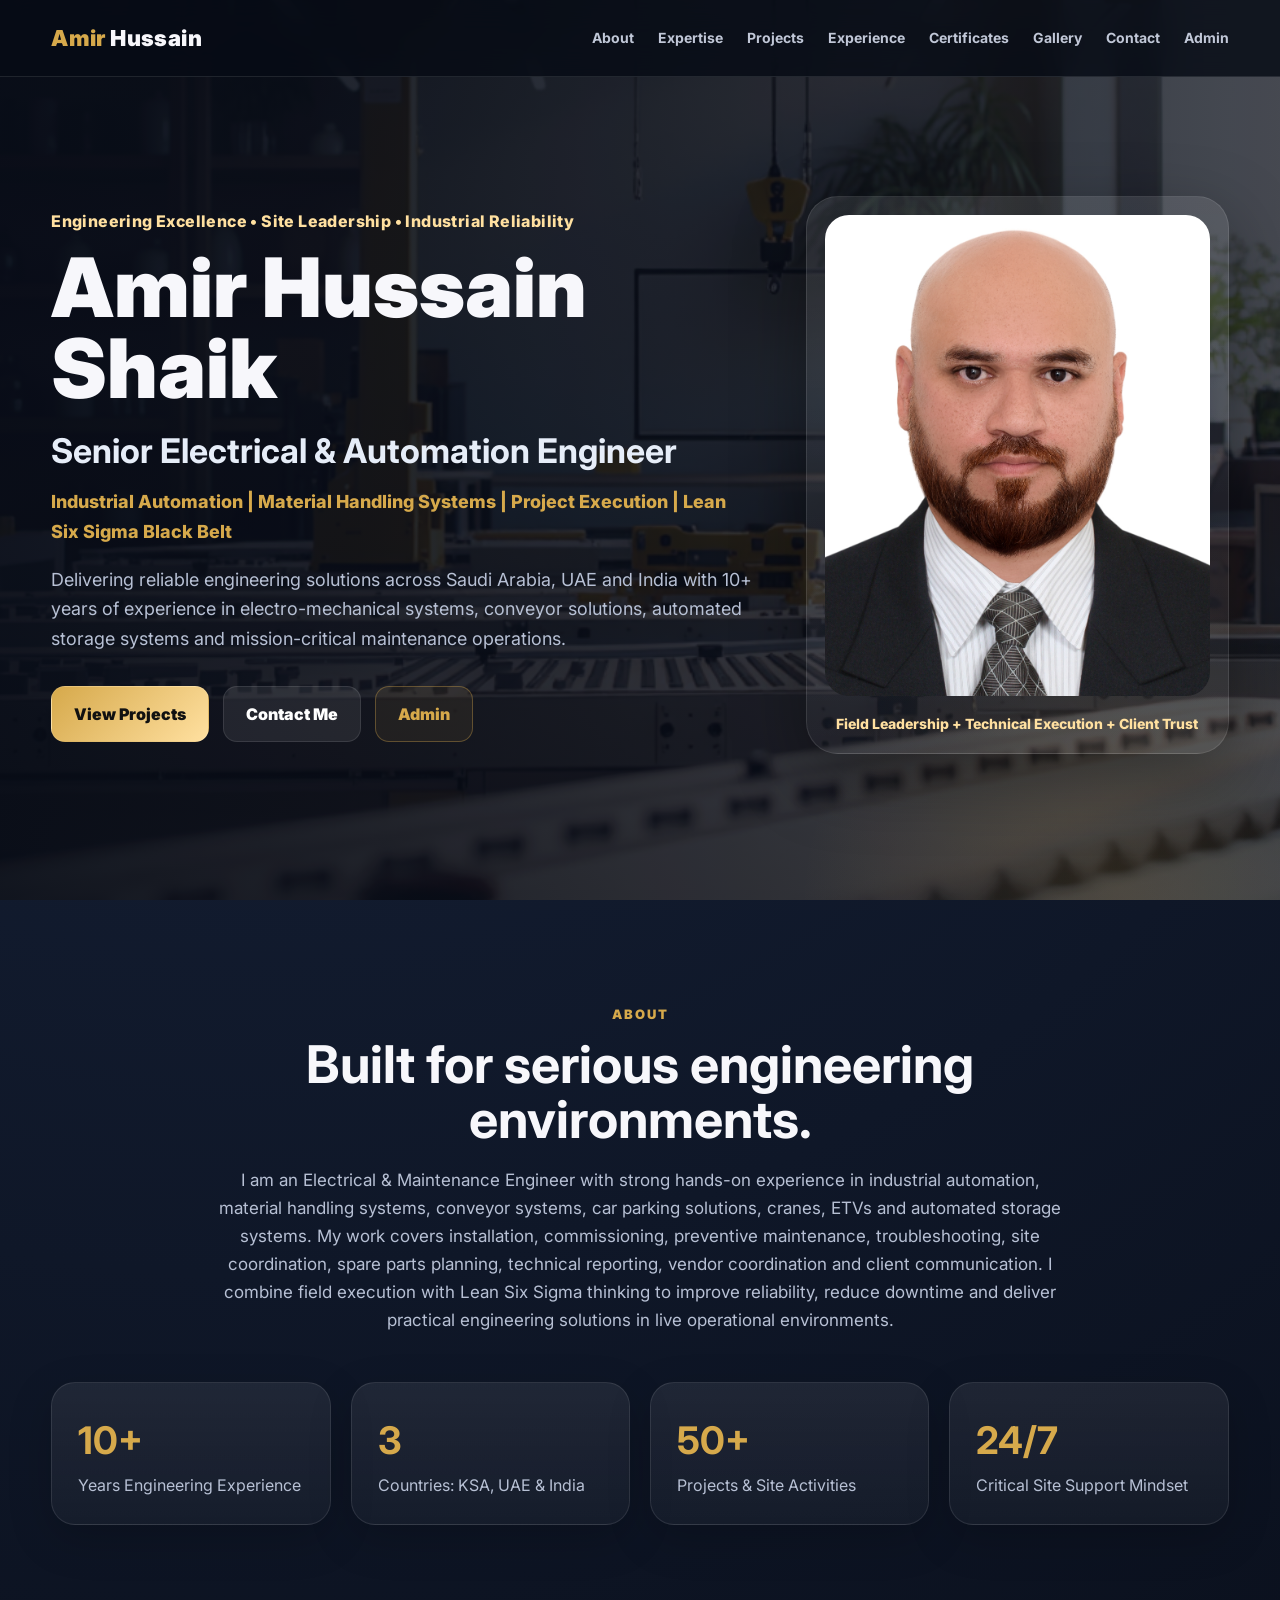
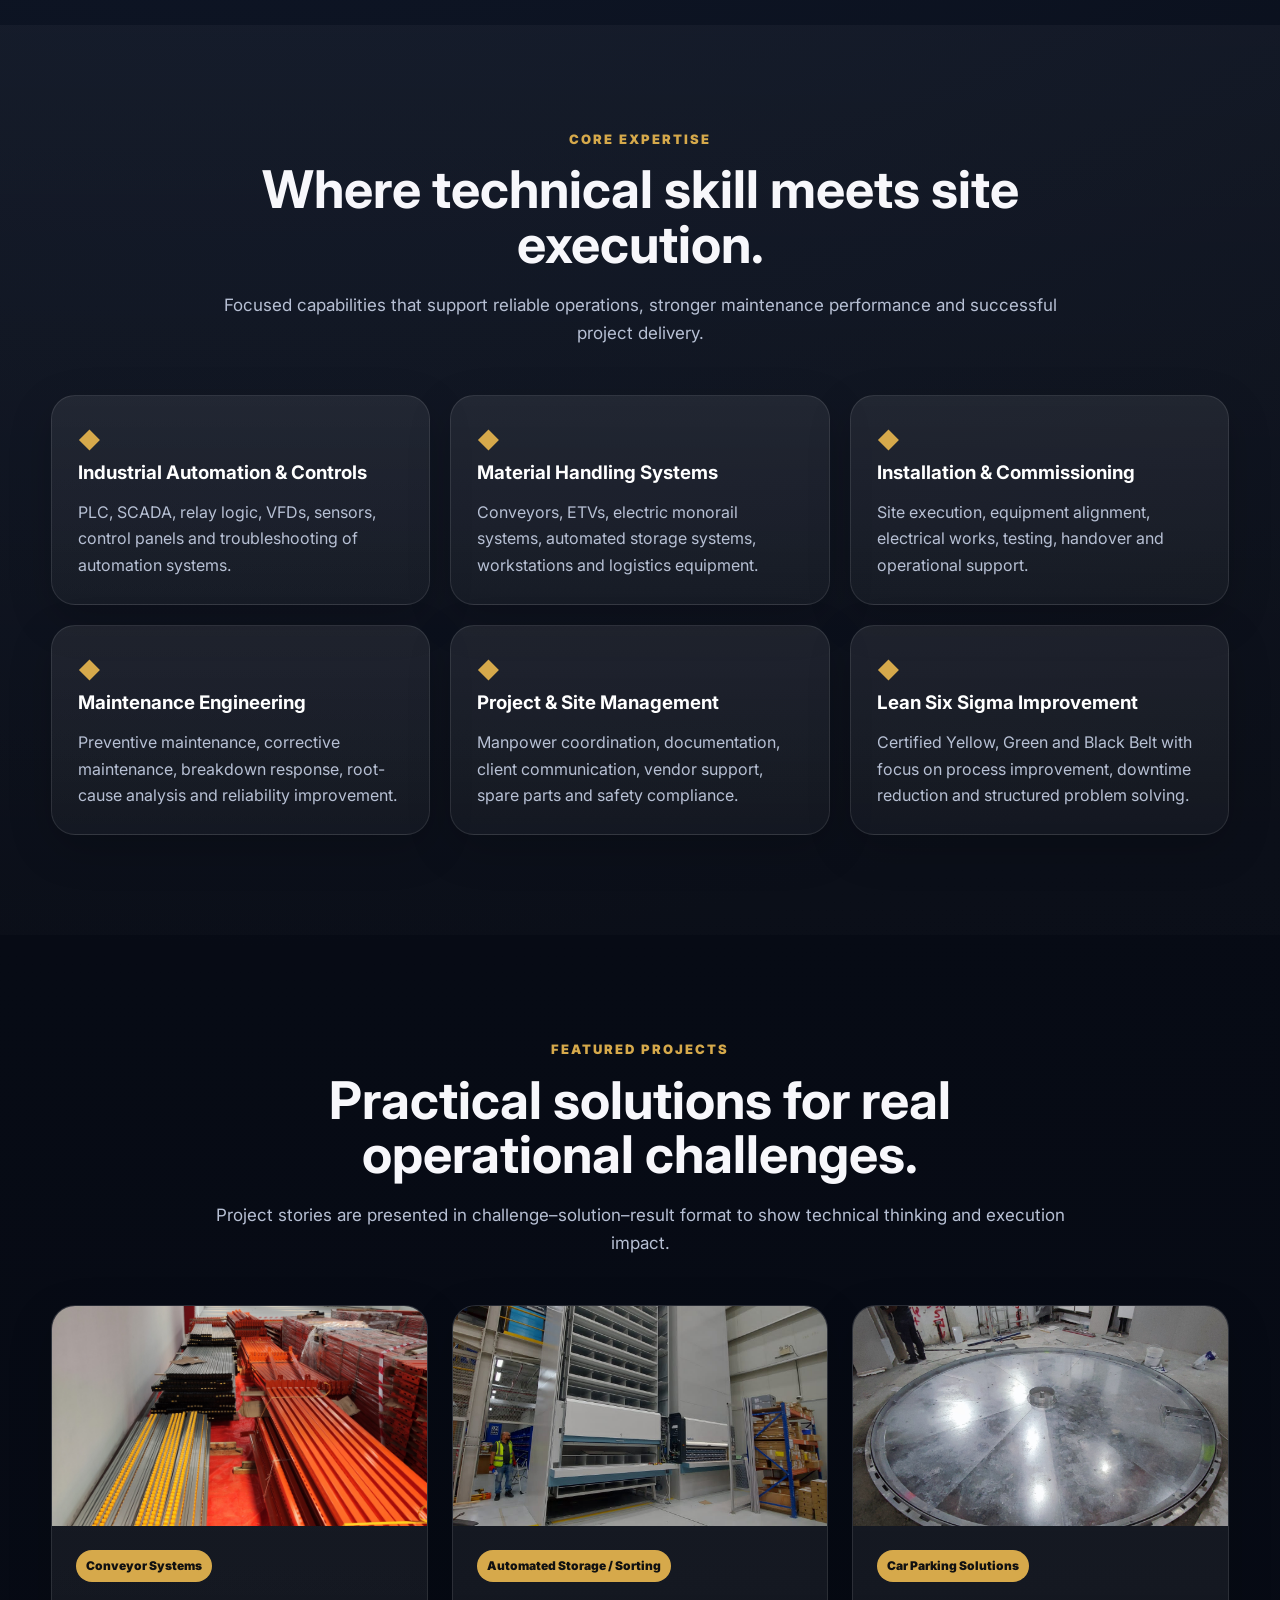
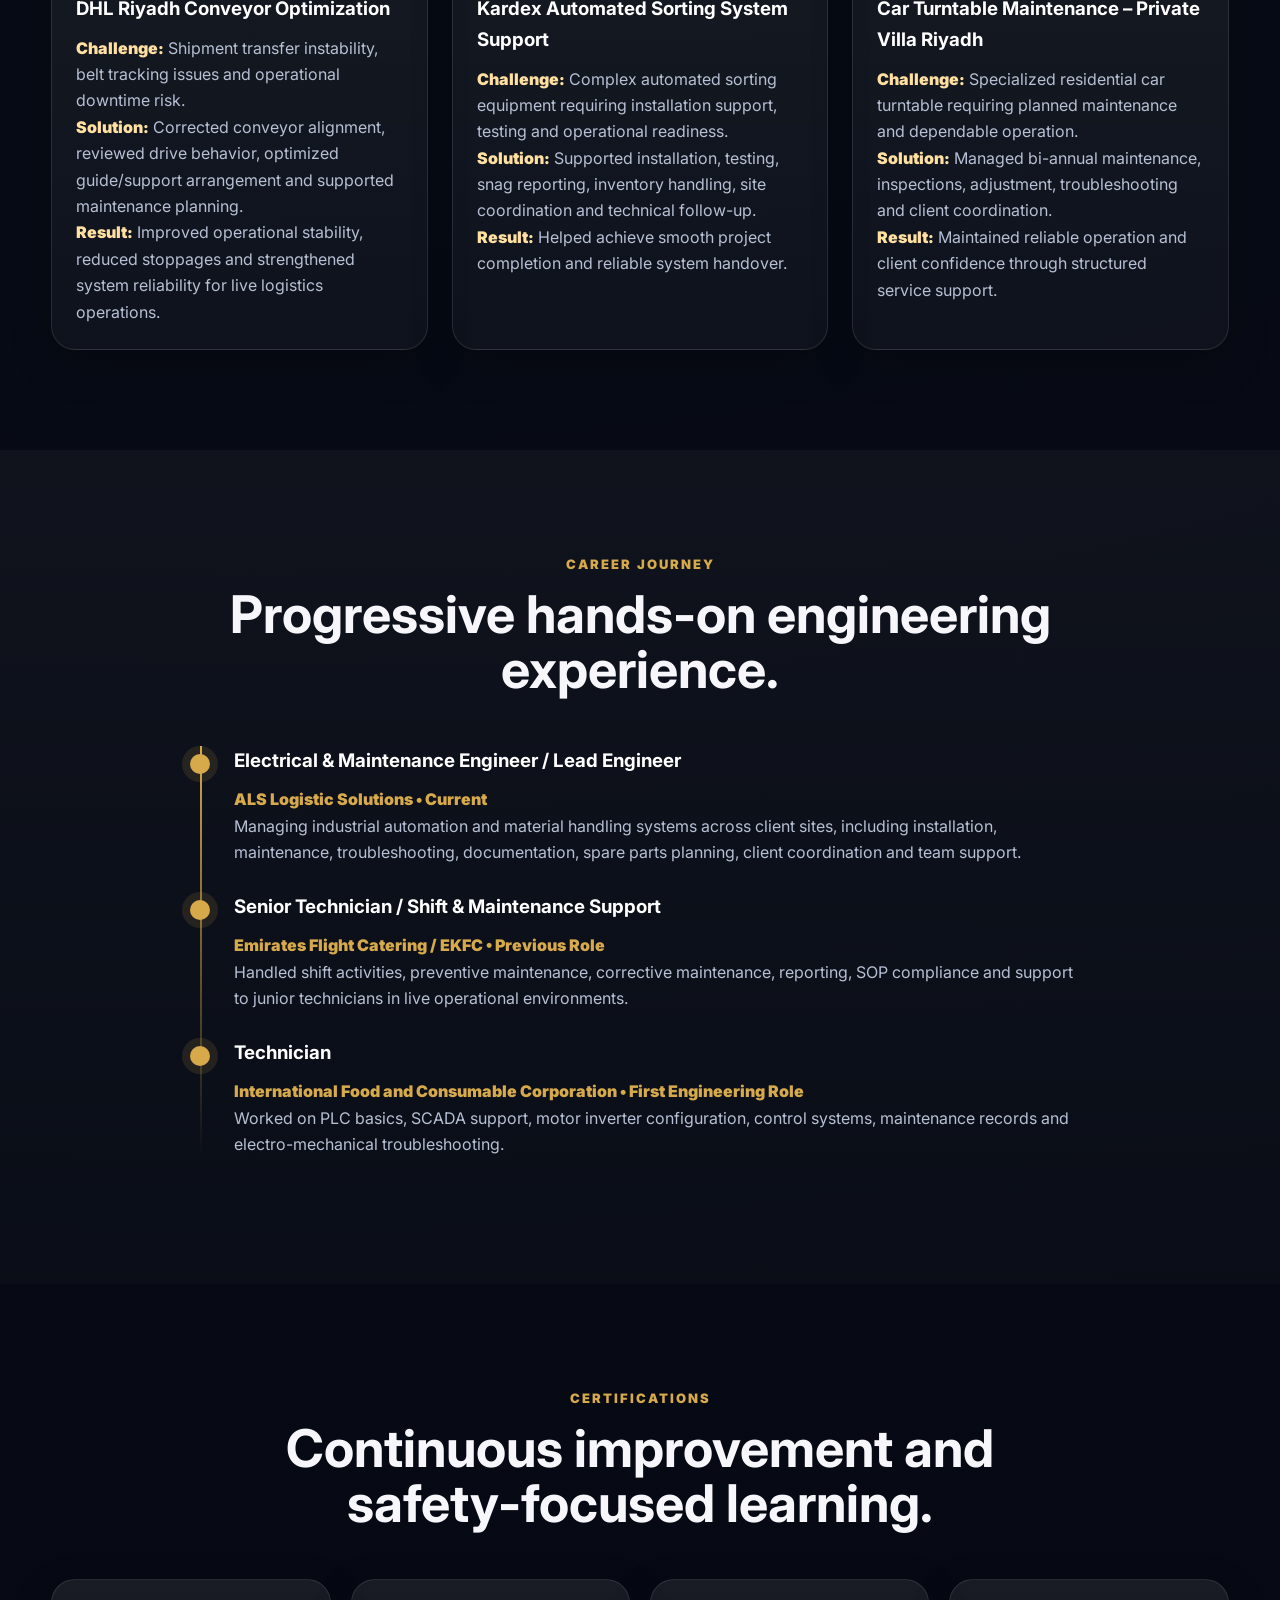
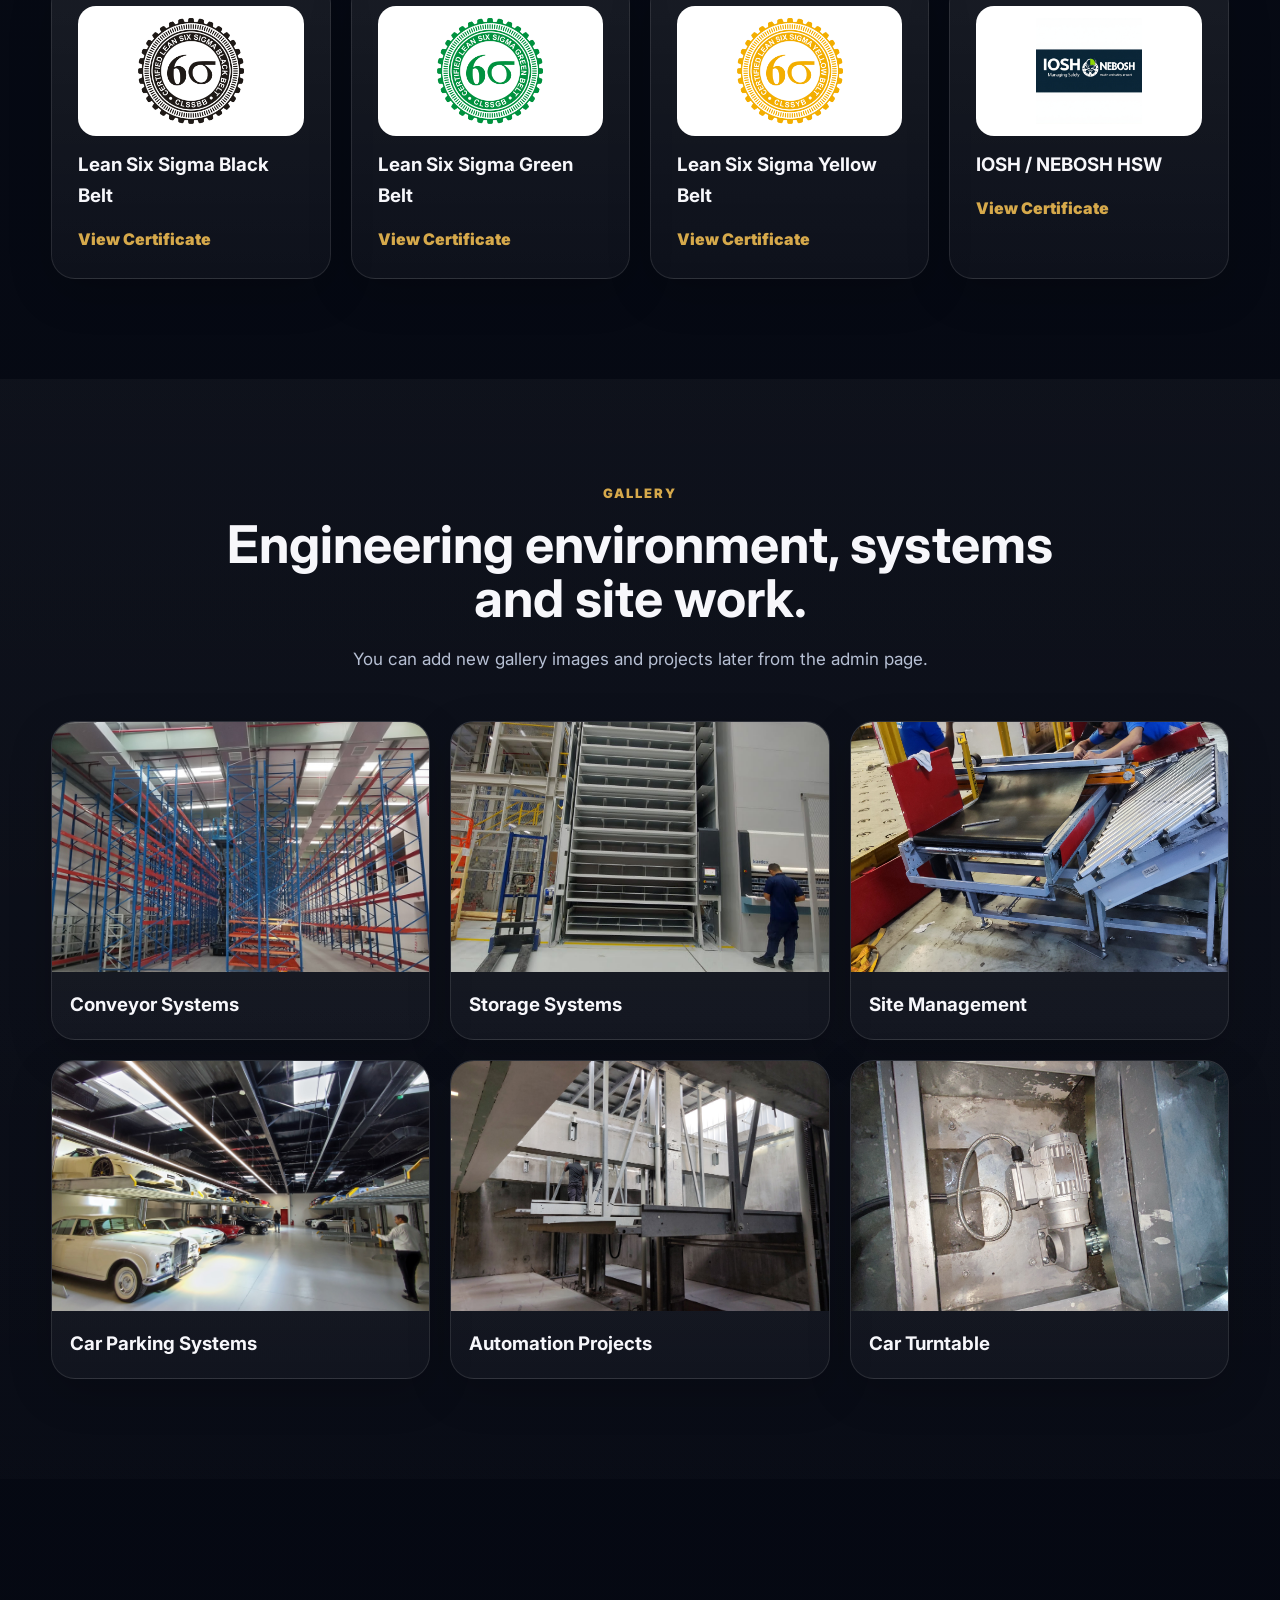
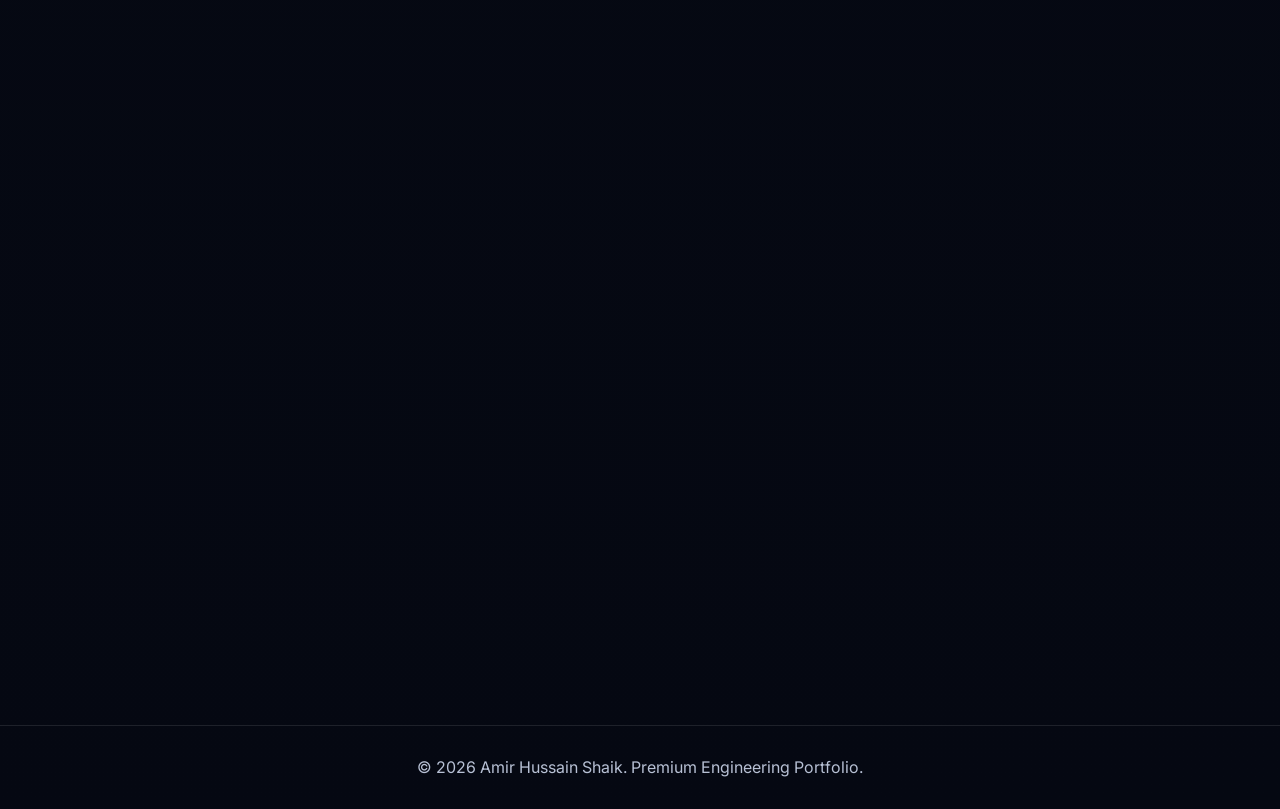
==== index.html @ 826a8625 "Update index.html" ====
<!DOCTYPE html>
<html lang="en">
<head>
  <meta charset="UTF-8" />
  <meta name="viewport" content="width=device-width, initial-scale=1.0" />

  <title>Amir Hussain Shaik | Senior Electrical & Automation Engineer</title>

  <meta name="description" content="Premium engineering portfolio of Amir Hussain Shaik, Senior Electrical & Automation Engineer specializing in industrial automation, material handling systems and maintenance engineering." />

  <!-- Google Fonts -->
  <link rel="preconnect" href="https://fonts.googleapis.com">
  <link rel="preconnect" href="https://fonts.gstatic.com" crossorigin>

  <link href="https://fonts.googleapis.com/css2?family=Inter:wght@400;500;600;700;800;900&display=swap" rel="stylesheet">

  <!-- Main CSS -->
  <link rel="stylesheet" href="assets/css/style.css" />

  <!-- NETLIFY IDENTITY FIX -->
  <script src="https://identity.netlify.com/v1/netlify-identity-widget.js"></script>

</head>

<body>

  <!-- HEADER -->
  <header class="site-header">
    <div class="container nav-wrap">

      <a class="brand" href="#home">
        <span>Amir</span> Hussain
      </a>

      <button class="menu-btn" aria-label="Open menu">
        ☰
      </button>

      <nav class="nav-links">
        <a href="#about">About</a>
        <a href="#expertise">Expertise</a>
        <a href="#projects">Projects</a>
        <a href="#experience">Experience</a>
        <a href="#certifications">Certificates</a>
        <a href="#gallery">Gallery</a>
        <a href="#contact">Contact</a>

        <!-- ADMIN BUTTON FIX -->
        <a href="https://zesty-cat-159197.netlify.app/admin/index.html">
          Admin
        </a>
      </nav>

    </div>
  </header>

  <!-- MAIN -->
  <main>

    <!-- HERO -->
    <section id="home" class="hero">
      <div class="hero-bg"></div>

      <div class="container hero-grid">

        <div class="hero-copy reveal">

          <div class="eyebrow">
            Engineering Excellence • Site Leadership • Industrial Reliability
          </div>

          <h1 id="profile-name">
            Amir Hussain Shaik
          </h1>

          <h2 id="profile-title">
            Senior Electrical & Automation Engineer
          </h2>

          <p id="profile-headline" class="headline"></p>
          <p id="profile-intro" class="intro"></p>

          <div class="hero-actions">
            <a class="btn primary" href="#projects">
              View Projects
            </a>

            <a class="btn secondary" href="#contact">
              Contact Me
            </a>

            <a class="btn ghost"
               href="https://zesty-cat-159197.netlify.app/admin/index.html">
              Admin
            </a>
          </div>

        </div>

        <div class="hero-card reveal">

          <img
            id="profile-photo"
            src="assets/images/formal-profile.jpg"
            alt="Amir Hussain Shaik professional photo"
          />

          <div class="photo-caption">
            Field Leadership + Technical Execution + Client Trust
          </div>

        </div>
      </div>
    </section>

    <!-- ABOUT -->
    <section id="about" class="section">
      <div class="container">

        <div class="section-heading reveal">
          <span>About</span>

          <h2>
            Built for serious engineering environments.
          </h2>

          <p id="about-text"></p>
        </div>

        <div id="stats" class="stats-grid"></div>

      </div>
    </section>

    <!-- EXPERTISE -->
    <section id="expertise" class="section alt">
      <div class="container">

        <div class="section-heading reveal">
          <span>Core Expertise</span>

          <h2>
            Where technical skill meets site execution.
          </h2>

          <p>
            Focused capabilities that support reliable operations,
            stronger maintenance performance and successful project delivery.
          </p>
        </div>

        <div id="expertise-list" class="cards-grid"></div>

      </div>
    </section>

    <!-- PROJECTS -->
    <section id="projects" class="section">
      <div class="container">

        <div class="section-heading reveal">
          <span>Featured Projects</span>

          <h2>
            Practical solutions for real operational challenges.
          </h2>

          <p>
            Project stories are presented in challenge–solution–result format
            to show technical thinking and execution impact.
          </p>
        </div>

        <div id="project-list" class="project-grid"></div>

      </div>
    </section>

    <!-- EXPERIENCE -->
    <section id="experience" class="section alt">
      <div class="container">

        <div class="section-heading reveal">
          <span>Career Journey</span>

          <h2>
            Progressive hands-on engineering experience.
          </h2>
        </div>

        <div id="experience-list" class="timeline"></div>

      </div>
    </section>

    <!-- CERTIFICATIONS -->
    <section id="certifications" class="section">
      <div class="container">

        <div class="section-heading reveal">
          <span>Certifications</span>

          <h2>
            Continuous improvement and safety-focused learning.
          </h2>
        </div>

        <div id="certification-list" class="cert-grid"></div>

      </div>
    </section>

    <!-- GALLERY -->
    <section id="gallery" class="section alt">
      <div class="container">

        <div class="section-heading reveal">
          <span>Gallery</span>

          <h2>
            Engineering environment, systems and site work.
          </h2>

          <p>
            You can add new gallery images and projects later
            from the admin page.
          </p>
        </div>

        <div id="gallery-list" class="gallery-grid"></div>

      </div>
    </section>

    <!-- CONTACT -->
   <section id="contact" class="section contact-section">
  <div class="container contact-card reveal">

    <span>Contact</span>

    <h2>
      Let’s build reliable systems and stronger operations.
    </h2>

    <p>
      Engineering excellence is not only about solving problems —
      it is about building trust, reliability, and long-term
      operational success.
    </p>

    <p style="margin-top: 15px; font-weight: 500;">
      Open to leadership roles, technical management positions,
      project execution opportunities, and high-value engineering
      projects across GCC and international markets.
    </p>

    <div class="contact-lines">

      <!-- EMAIL -->
      <a
        id="email-link"
        href="mailto:amirhussain462@gmail.com"
      >
        amirhussain462@gmail.com
      </a>

      <!-- PHONE -->
      <a
        id="phone-link"
        href="tel:+966560668265"
      >
        KSA: +966 56 066 8265 | UAE: +971 54 763 7988
      </a>

      <!-- LINKEDIN -->
      <a
        id="linkedin-link"
        href="https://www.linkedin.com/in/amirhussainshaik"
        target="_blank"
        rel="noopener"
      >
        LinkedIn Profile
      </a>

      <!-- LOCATION -->
      <span id="location-text">
        Riyadh, Saudi Arabia | Available for KSA, UAE &
        International Projects
      </span>

    </div>

    <!-- EXTRA ACTION BUTTONS -->
    <div class="hero-actions" style="margin-top: 30px;">

      <!-- WHATSAPP DIRECT -->
      <a
        class="btn primary"
        href="https://wa.me/966560668265"
        target="_blank"
      >
        WhatsApp Direct
      </a>

      <!-- DOWNLOAD CV -->
      <a
        class="btn secondary"
        href="assets/files/Amir_Hussain_CV.pdf"
        download
      >
        Download Resume
      </a>

    </div>

  </div>
</section>

  </main>

  <!-- FOOTER -->
  <footer>
    <div class="container">
      © 2026 Amir Hussain Shaik. Premium Engineering Portfolio.
    </div>
  </footer>

  <!-- NETLIFY IDENTITY FINAL FIX -->
<!-- MAIN JS -->
<script src="assets/js/script.js"></script>

<!-- NETLIFY IDENTITY FINAL FIX -->
<script>
  document.addEventListener("DOMContentLoaded", function () {
    if (window.netlifyIdentity) {
      window.netlifyIdentity.init();

      setTimeout(function () {
        const hash = window.location.hash;

        if (hash && hash.includes("recovery_token")) {
          window.netlifyIdentity.open("recovery");
        }

        if (hash && (
          hash.includes("confirmation_token") ||
          hash.includes("invite_token")
        )) {
          window.netlifyIdentity.open("signup");
        }
      }, 1000);

      window.netlifyIdentity.on("login", function () {
        window.location.href =
          "https://zesty-cat-159197.netlify.app/admin/index.html";
      });
    }
  });
</script>
</body>
</html>
---- assets/css/style.css ----
:root{--bg:#070b15;--panel:#0e1728;--panel2:#121d32;--text:#f7f7fb;--muted:#b7c0d4;--gold:#d6a94b;--gold2:#ffe0a0;--line:rgba(255,255,255,.10);--shadow:0 24px 70px rgba(0,0,0,.35)}
*{box-sizing:border-box;margin:0;padding:0}html{scroll-behavior:smooth;scroll-padding-top:86px}body{font-family:Inter,system-ui,Arial,sans-serif;background:radial-gradient(circle at 20% 0%,#17233b 0,#070b15 35%,#050812 100%);color:var(--text);line-height:1.65}a{text-decoration:none;color:inherit}img{max-width:100%;display:block}.container{width:min(1180px,92%);margin:auto}.site-header{position:fixed;inset:0 0 auto 0;z-index:20;background:rgba(7,11,21,.82);backdrop-filter:blur(16px);border-bottom:1px solid var(--line)}.nav-wrap{display:flex;justify-content:space-between;align-items:center;min-height:76px}.brand{font-weight:900;letter-spacing:.4px;font-size:22px}.brand span,.section-heading span,.contact-card span{color:var(--gold)}.nav-links{display:flex;gap:24px;align-items:center;font-size:14px;font-weight:700;color:#dfe6f7}.nav-links a{opacity:.86}.nav-links a:hover{color:var(--gold);opacity:1}.menu-btn{display:none;background:none;border:1px solid var(--line);color:var(--text);border-radius:10px;padding:8px 12px;font-size:22px}.hero{position:relative;min-height:100vh;display:flex;align-items:center;overflow:hidden;padding:120px 0 70px}.hero-bg{position:absolute;inset:0;background:linear-gradient(90deg,rgba(7,11,21,.95),rgba(7,11,21,.72)),var(--hero-image, url('../images/header-bg.jpg')) center/cover;opacity:.9}.hero:after{content:"";position:absolute;inset:auto -15% -40% auto;width:700px;height:700px;background:radial-gradient(circle,rgba(214,169,75,.18),transparent 65%)}.hero-grid{position:relative;z-index:1;display:grid;grid-template-columns:1.25fr .75fr;gap:50px;align-items:center}.eyebrow{color:var(--gold2);font-weight:800;margin-bottom:14px;letter-spacing:.4px}.hero h1{font-size:clamp(44px,7vw,82px);line-height:.98;font-weight:900;margin-bottom:14px}.hero h2{font-size:clamp(22px,3vw,34px);color:#e6edf8;margin-bottom:8px}.headline{color:var(--gold);font-weight:800;font-size:18px;margin-bottom:18px}.intro{color:var(--muted);font-size:18px;max-width:760px}.hero-actions{display:flex;gap:14px;flex-wrap:wrap;margin-top:32px}.btn{padding:14px 22px;border-radius:14px;font-weight:900;border:1px solid var(--line);transition:.25s}.btn:hover{transform:translateY(-3px)}.primary{background:linear-gradient(135deg,var(--gold),var(--gold2));color:#111}.secondary{background:rgba(255,255,255,.08);color:#fff}.ghost{color:var(--gold);background:rgba(214,169,75,.08);border-color:rgba(214,169,75,.35)}.hero-card{background:linear-gradient(180deg,rgba(255,255,255,.10),rgba(255,255,255,.04));border:1px solid var(--line);border-radius:32px;padding:18px;box-shadow:var(--shadow);transform:rotate(1deg)}.hero-card img{border-radius:24px;aspect-ratio:4/5;object-fit:cover;object-position:center top}.photo-caption{margin-top:16px;text-align:center;color:var(--gold2);font-weight:800;font-size:14px}.section{padding:100px 0}.alt{background:linear-gradient(180deg,rgba(255,255,255,.035),rgba(255,255,255,.015))}.section-heading{max-width:850px;margin:0 auto 48px;text-align:center}.section-heading span{font-weight:900;text-transform:uppercase;letter-spacing:2px;font-size:13px}.section-heading h2{font-size:clamp(32px,5vw,52px);line-height:1.05;margin:12px 0 18px}.section-heading p{color:var(--muted);font-size:17px}.stats-grid,.cards-grid,.cert-grid{display:grid;grid-template-columns:repeat(4,1fr);gap:20px}.cards-grid{grid-template-columns:repeat(3,1fr)}.stat,.expertise-card,.project-card,.cert-card,.gallery-item,.contact-card{background:linear-gradient(180deg,rgba(255,255,255,.075),rgba(255,255,255,.035));border:1px solid var(--line);border-radius:24px;padding:26px;box-shadow:0 14px 44px rgba(0,0,0,.18)}.stat strong{font-size:38px;color:var(--gold);display:block}.stat span,.expertise-card p,.project-card p,.timeline p{color:var(--muted)}.expertise-card h3,.project-card h3,.timeline h3{color:#fff;margin-bottom:10px}.expertise-card:before{content:"◆";color:var(--gold);font-size:22px}.project-grid{display:grid;grid-template-columns:repeat(3,1fr);gap:24px}.project-card{padding:0;overflow:hidden}.project-card img{height:220px;width:100%;object-fit:cover}.project-body{padding:24px}.chip{display:inline-block;color:#111;background:var(--gold);padding:6px 10px;border-radius:999px;font-weight:900;font-size:12px;margin-bottom:12px}.label{color:var(--gold2);font-weight:900}.timeline{max-width:900px;margin:auto;position:relative}.timeline:before{content:"";position:absolute;left:10px;top:0;bottom:0;width:2px;background:linear-gradient(var(--gold),transparent)}.timeline-item{position:relative;margin:0 0 26px 0;padding-left:44px}.timeline-item:before{content:"";position:absolute;left:0;top:8px;width:20px;height:20px;border-radius:50%;background:var(--gold);box-shadow:0 0 0 8px rgba(214,169,75,.12)}.period{color:var(--gold);font-weight:900}.cert-grid{grid-template-columns:repeat(4,1fr)}.cert-card{display:flex;flex-direction:column;gap:14px}.cert-card img{height:130px;object-fit:contain;background:#fff;border-radius:18px;padding:12px}.cert-card a{color:var(--gold);font-weight:900}.gallery-grid{display:grid;grid-template-columns:repeat(3,1fr);gap:20px}.gallery-item{padding:0;overflow:hidden}.gallery-item img{height:250px;width:100%;object-fit:cover;transition:.35s}.gallery-item:hover img{transform:scale(1.06)}.gallery-item h3{padding:18px}.contact-section{padding-bottom:110px}.contact-card{text-align:center;max-width:920px;margin:auto;padding:52px}.contact-card h2{font-size:clamp(32px,5vw,52px);line-height:1.05;margin:12px 0 18px}.contact-card p{color:var(--muted);font-size:18px}.contact-lines{display:flex;flex-wrap:wrap;justify-content:center;gap:12px;margin-top:28px}.contact-lines a,.contact-lines span{border:1px solid var(--line);padding:12px 16px;border-radius:999px;color:#e7edf8;background:rgba(255,255,255,.05)}footer{border-top:1px solid var(--line);padding:28px 0;text-align:center;color:var(--muted)}.reveal{opacity:0;transform:translateY(22px);transition:.7s ease}.reveal.visible{opacity:1;transform:translateY(0)}@media(max-width:940px){.menu-btn{display:block}.nav-links{position:absolute;top:76px;right:4%;left:4%;display:none;flex-direction:column;background:rgba(10,17,31,.98);border:1px solid var(--line);padding:18px;border-radius:18px}.nav-links.open{display:flex}.hero-grid,.project-grid,.cards-grid,.stats-grid,.cert-grid,.gallery-grid{grid-template-columns:1fr}.hero{padding-top:110px}.hero-card{max-width:420px;margin:auto}.section{padding:76px 0}}
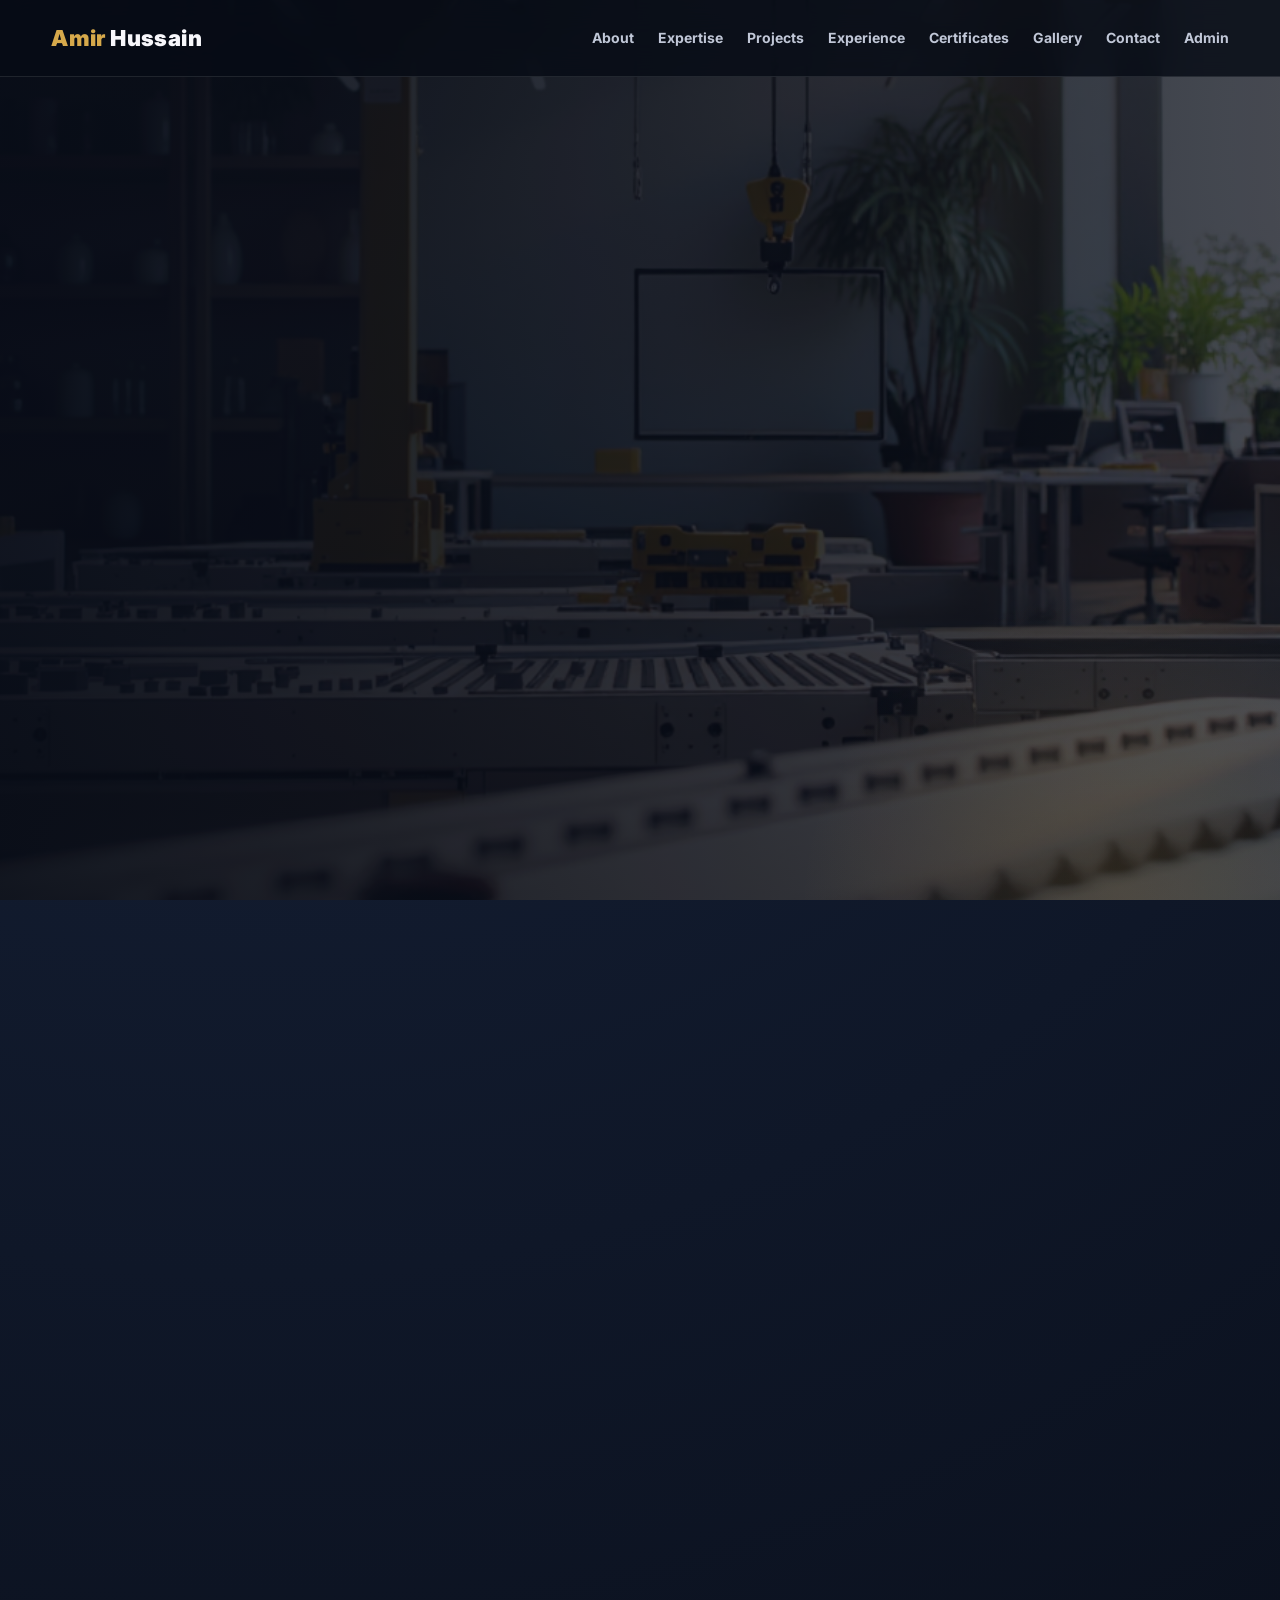
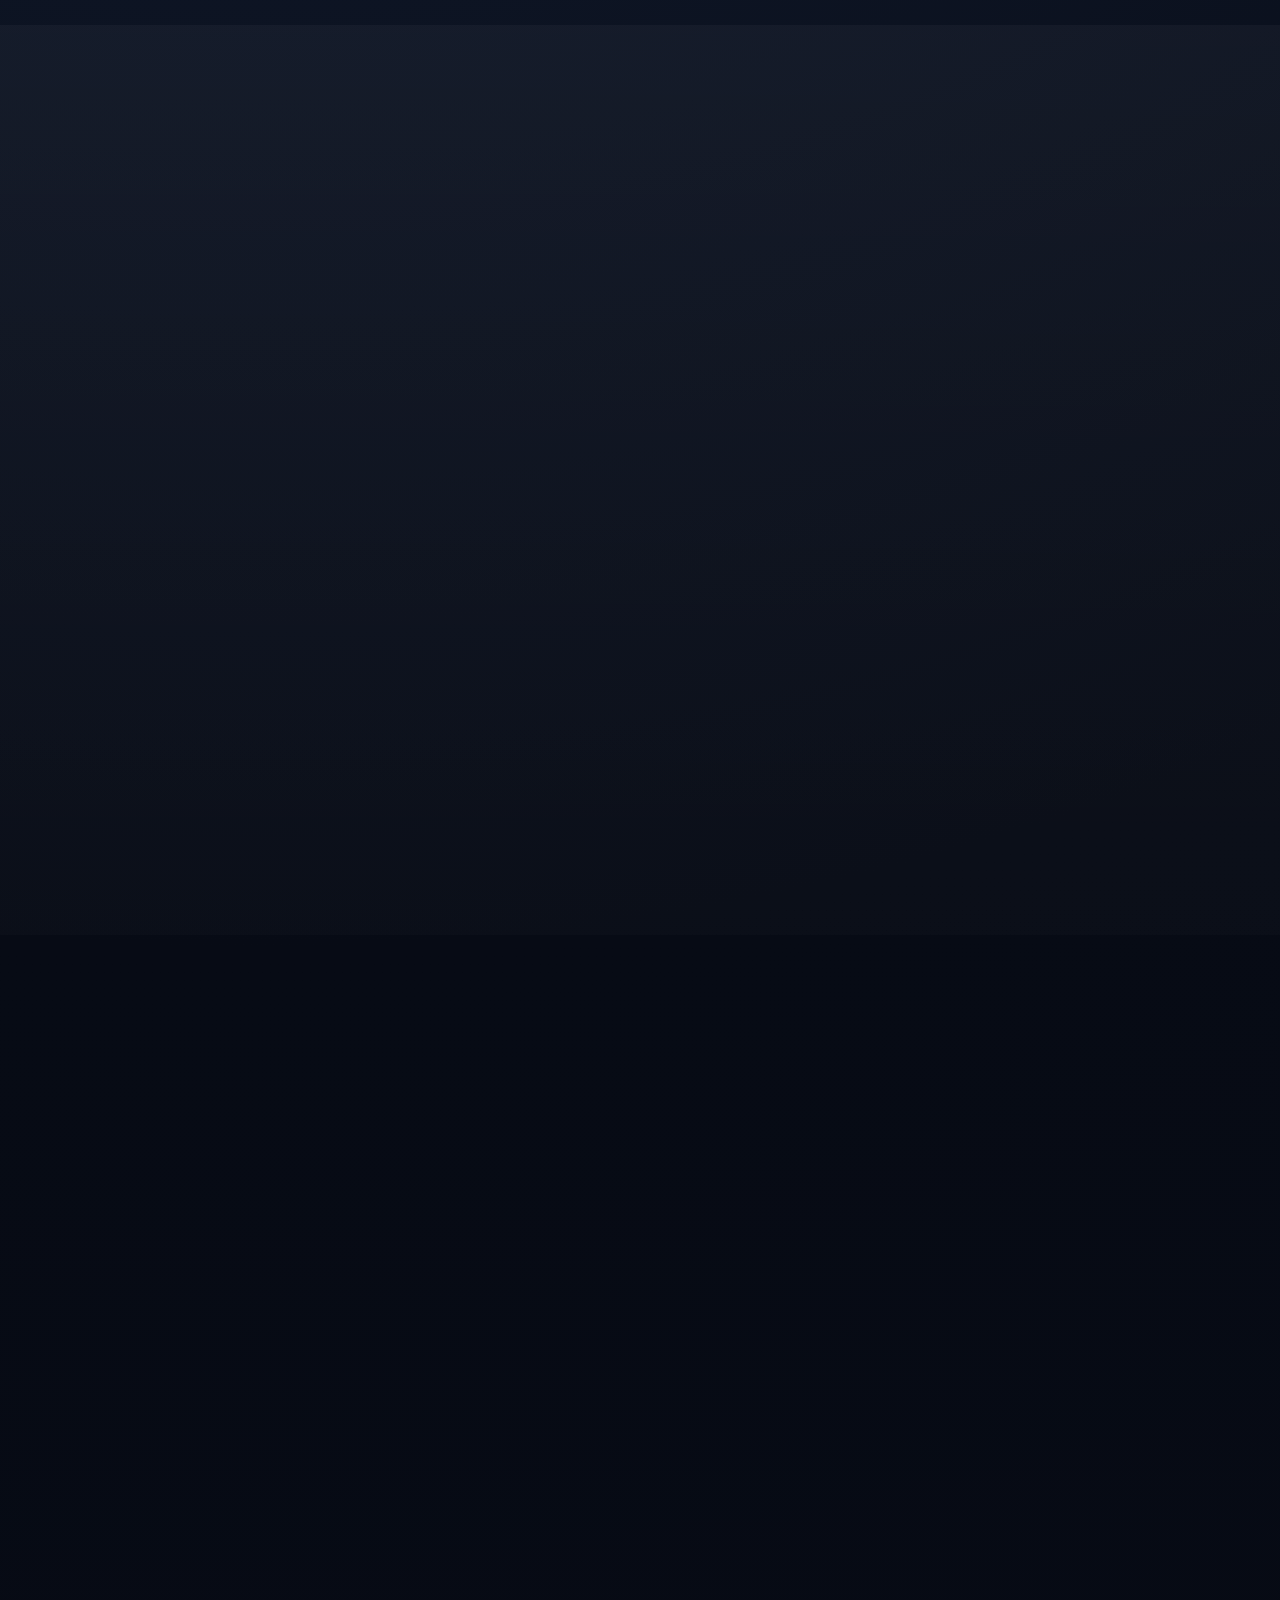
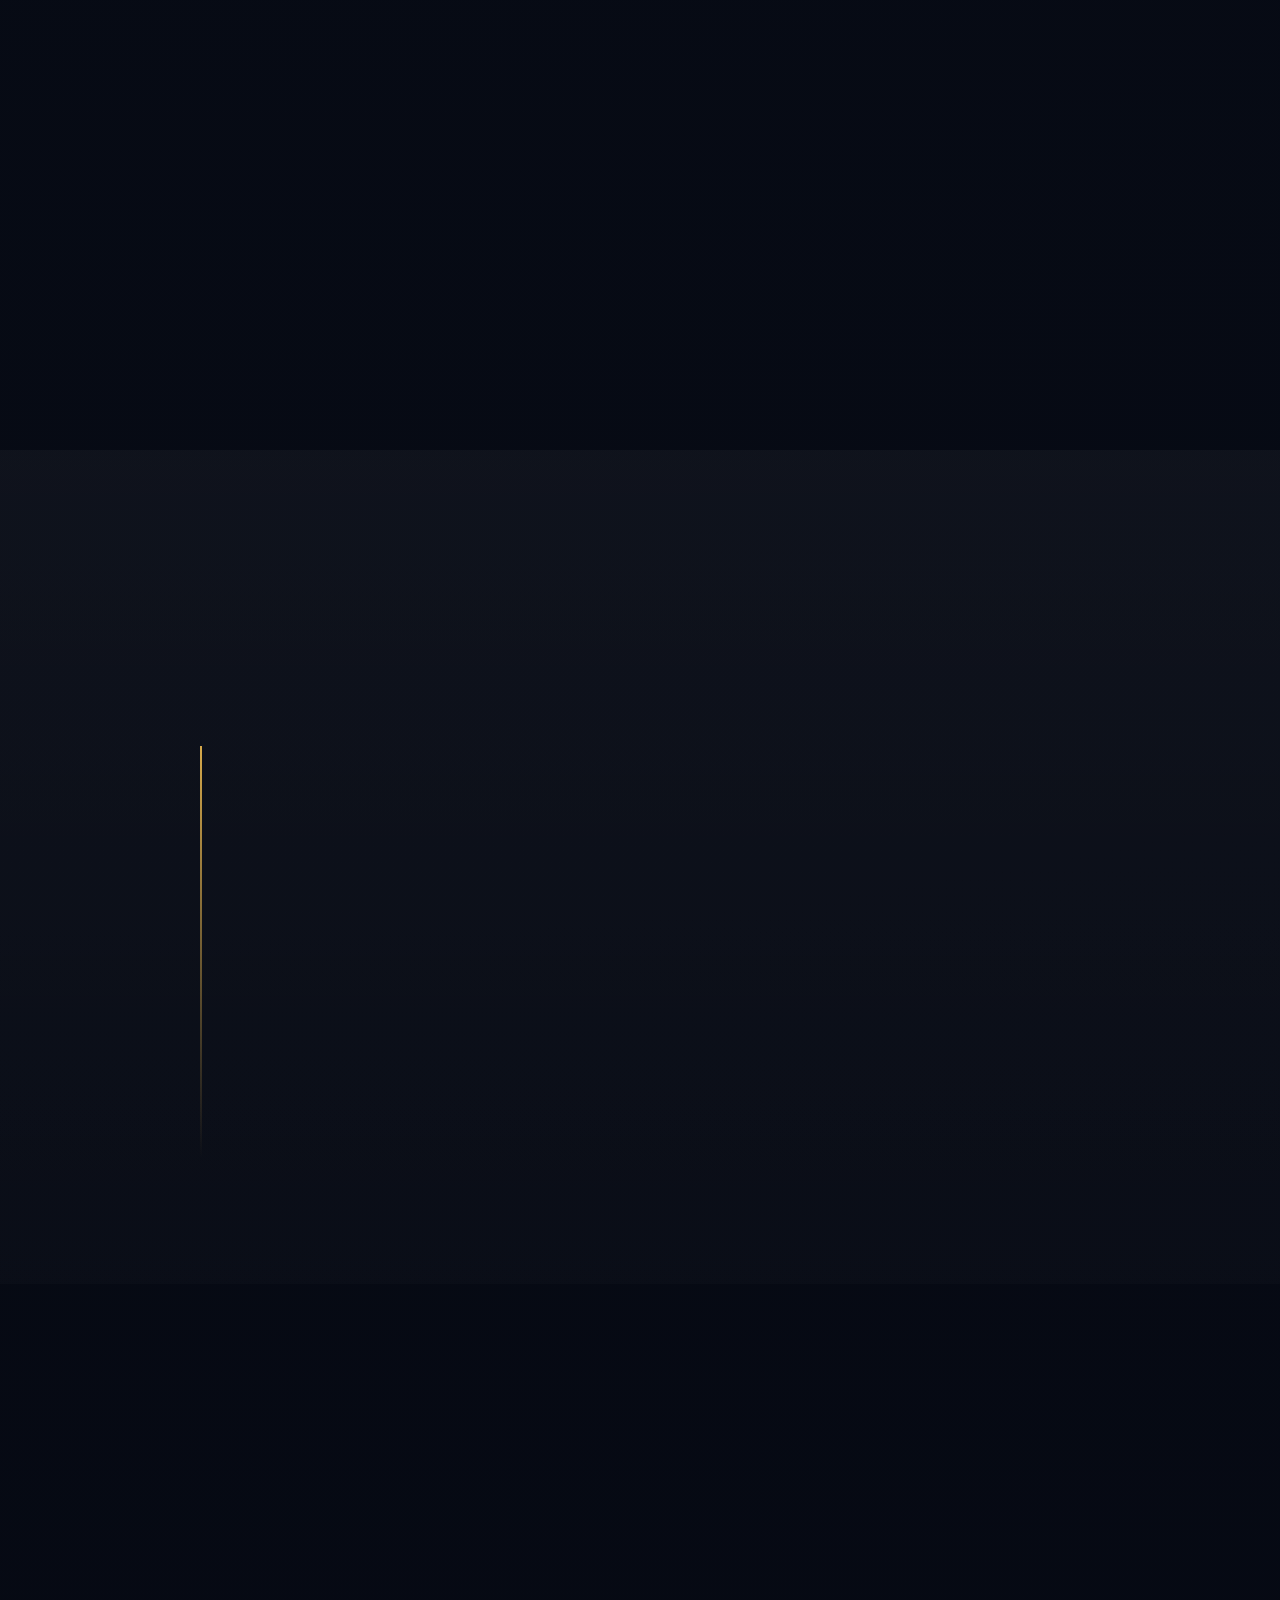
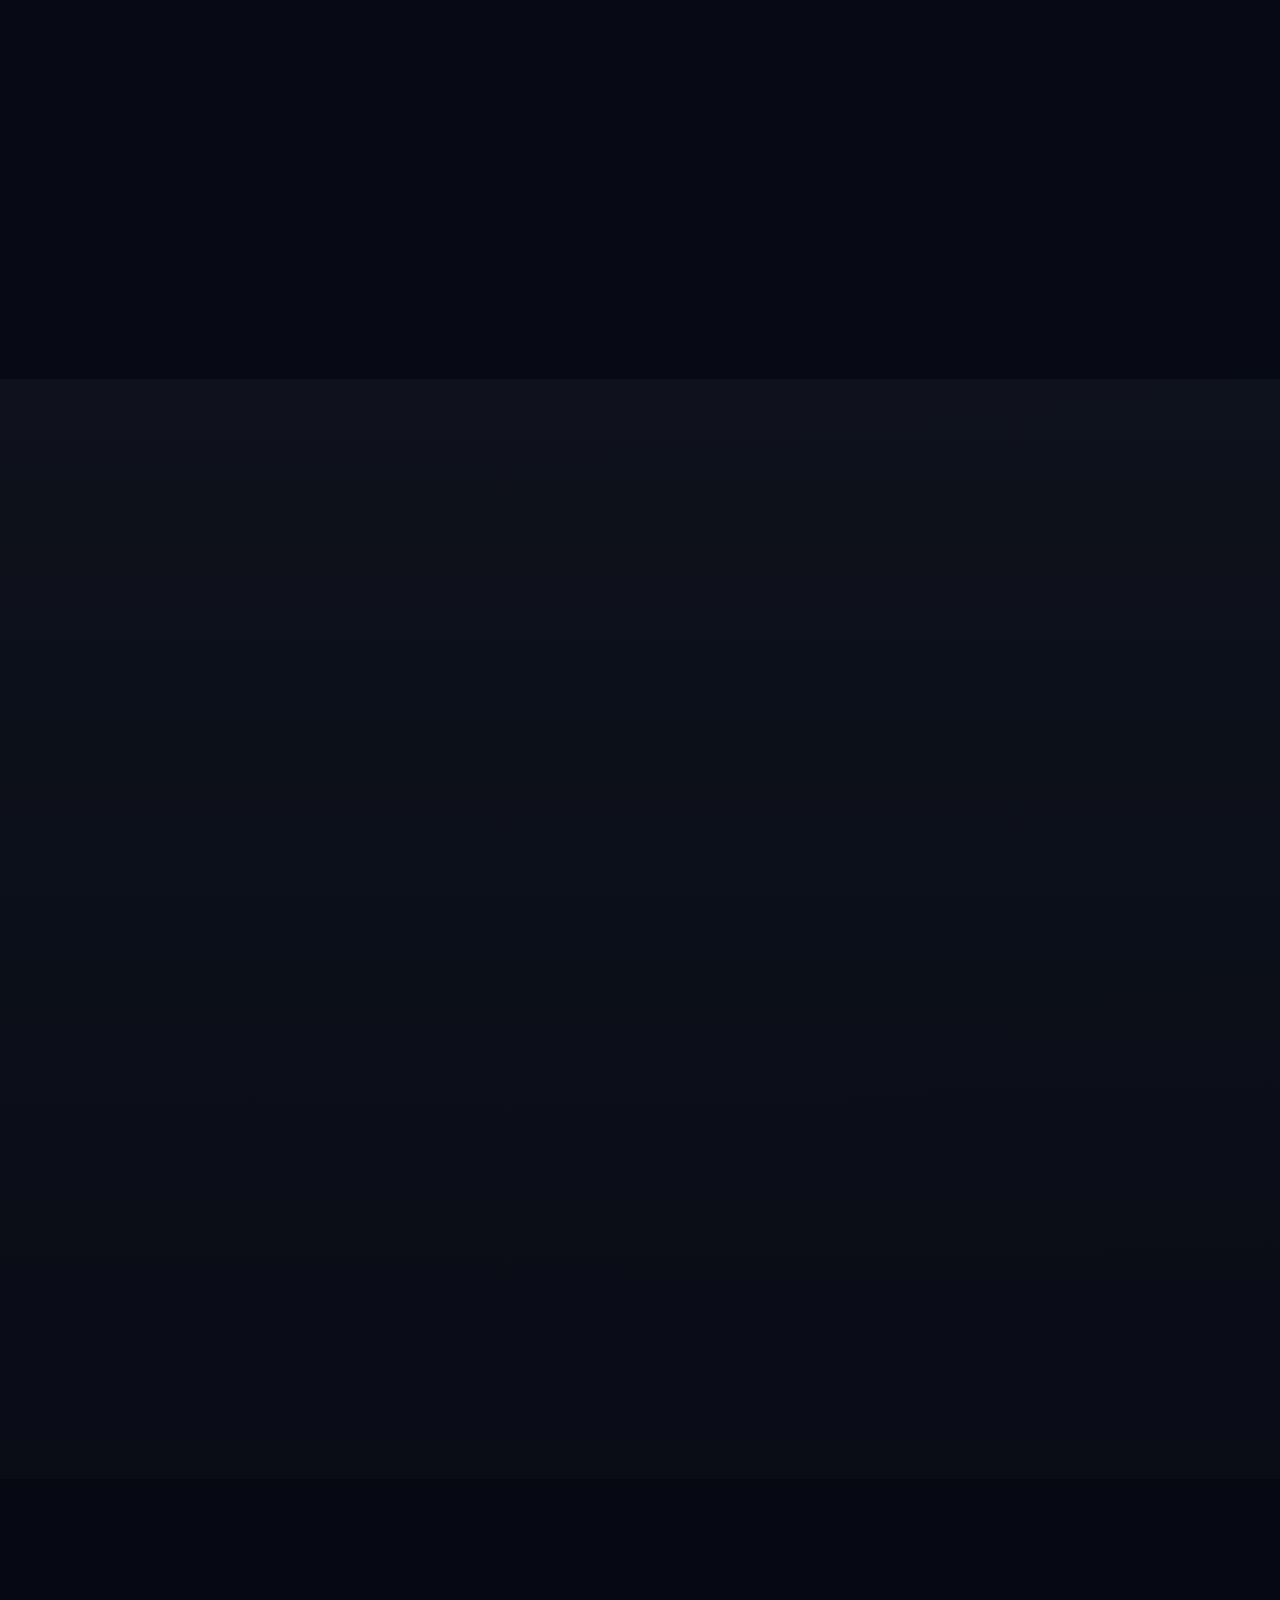
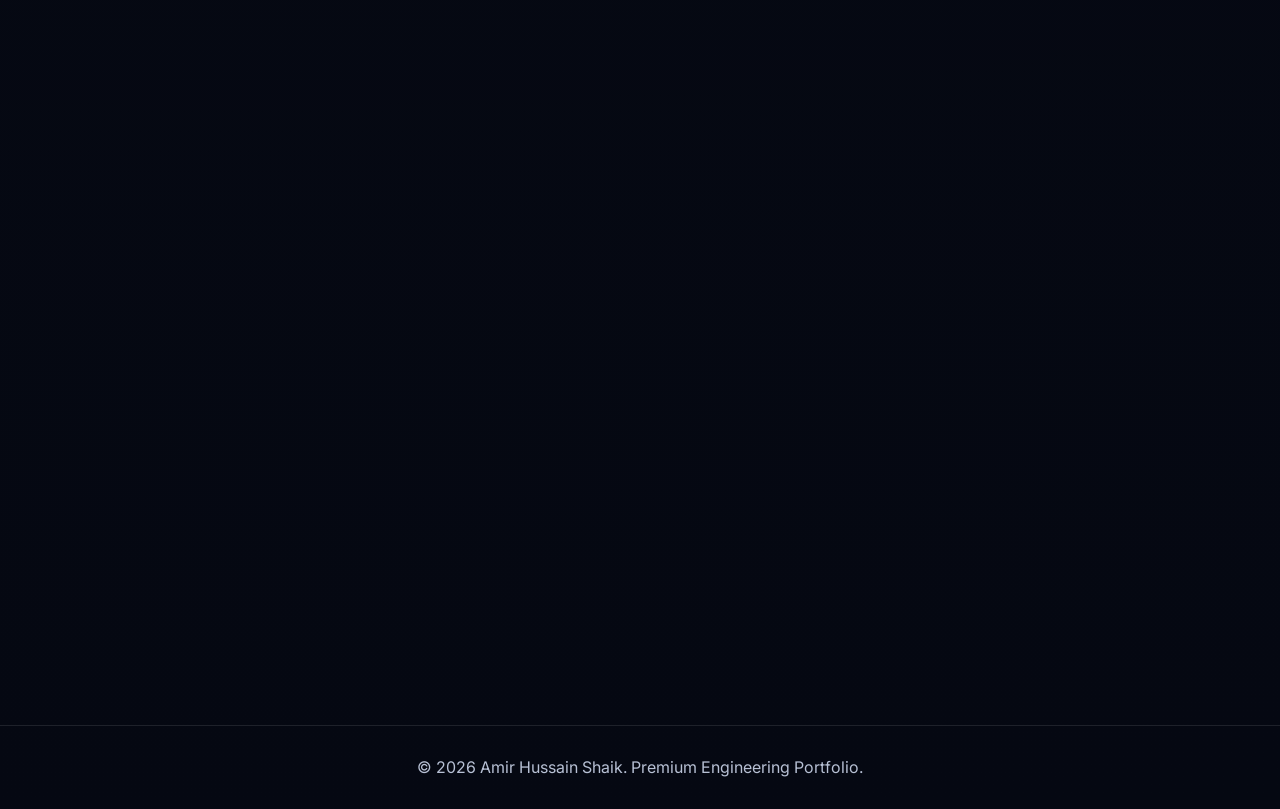
==== commit f466c6ba: "Refactor contact information section in index.html" ====
--- a/index.html
+++ b/index.html
@@ -256,40 +256,27 @@
 
     <div class="contact-lines">
 
-      <!-- EMAIL -->
-      <a
-        id="email-link"
-        href="mailto:amirhussain462@gmail.com"
-      >
-        amirhussain462@gmail.com
-      </a>
-
-      <!-- PHONE -->
-      <a
-        id="phone-link"
-        href="tel:+966560668265"
-      >
-        KSA: +966 56 066 8265 | UAE: +971 54 763 7988
-      </a>
-
-      <!-- LINKEDIN -->
-      <a
-        id="linkedin-link"
-        href="https://www.linkedin.com/in/amirhussainshaik"
-        target="_blank"
-        rel="noopener"
-      >
-        LinkedIn Profile
-      </a>
-
-      <!-- LOCATION -->
-      <span id="location-text">
-        Riyadh, Saudi Arabia | Available for KSA, UAE &
-        International Projects
-      </span>
-
-    </div>
-
+  <a href="mailto:amirhussain462@gmail.com">
+    amirhussain462@gmail.com
+  </a>
+
+  <a href="tel:+966560668265">
+    KSA: +966 56 066 8265 | UAE: +971 54 763 7988
+  </a>
+
+  <a
+    href="https://www.linkedin.com/in/amirhussainshaik"
+    target="_blank"
+    rel="noopener"
+  >
+    LinkedIn Profile
+  </a>
+
+  <span>
+    Riyadh, Saudi Arabia | Dubai, UAE | Available for KSA & UAE Projects
+  </span>
+
+</div>
     <!-- EXTRA ACTION BUTTONS -->
     <div class="hero-actions" style="margin-top: 30px;">
 
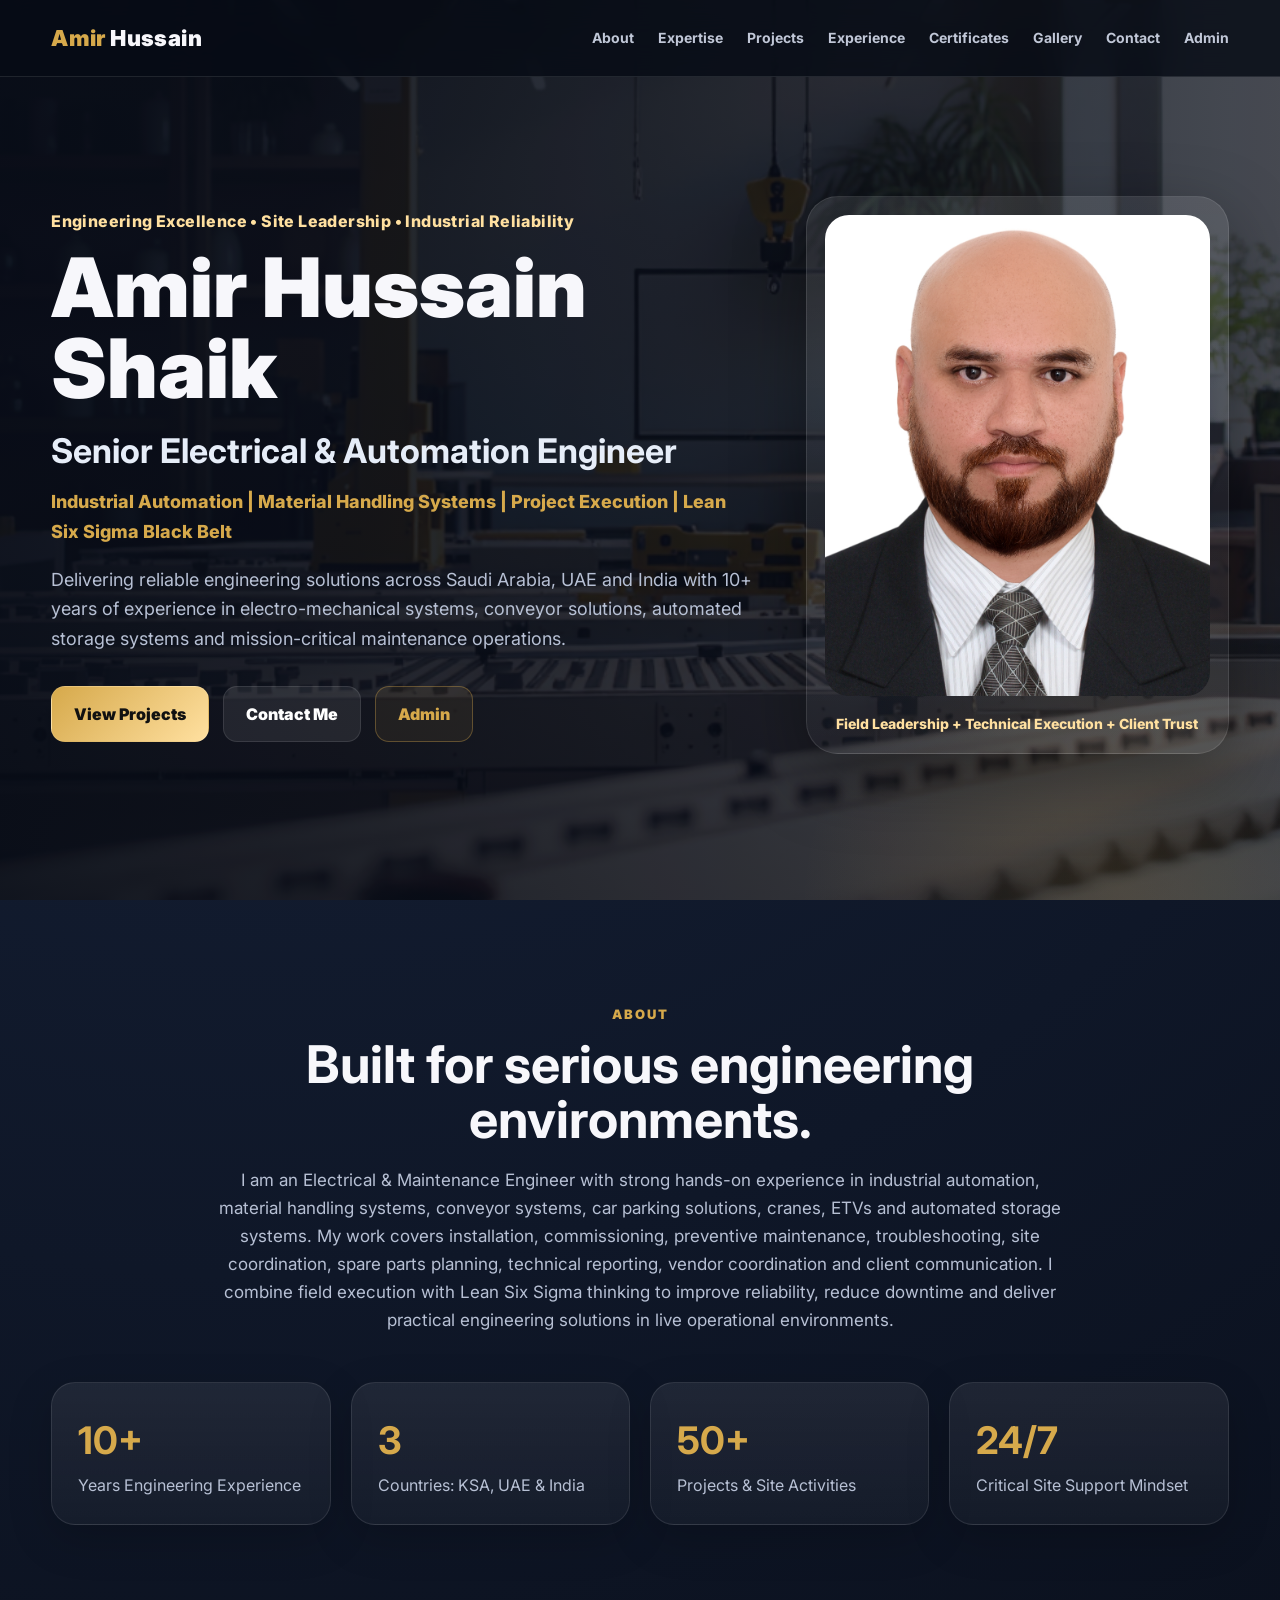
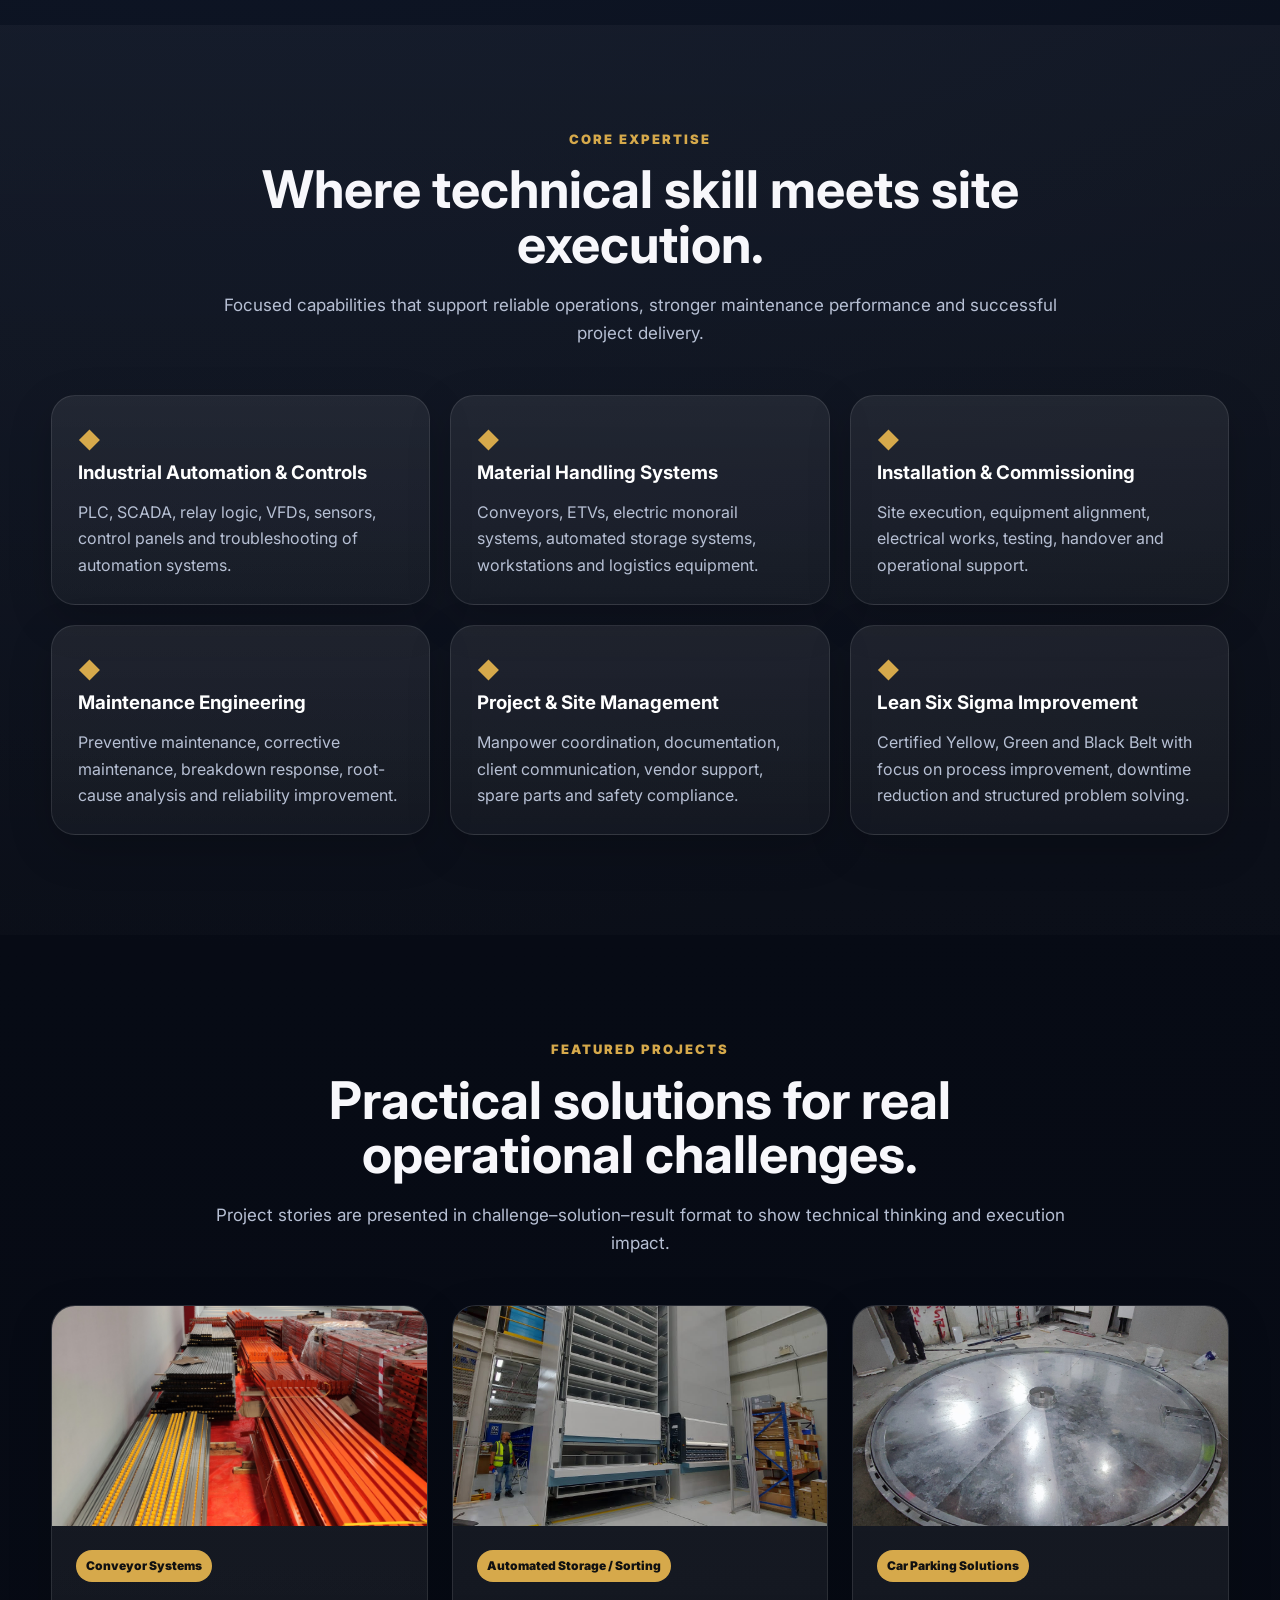
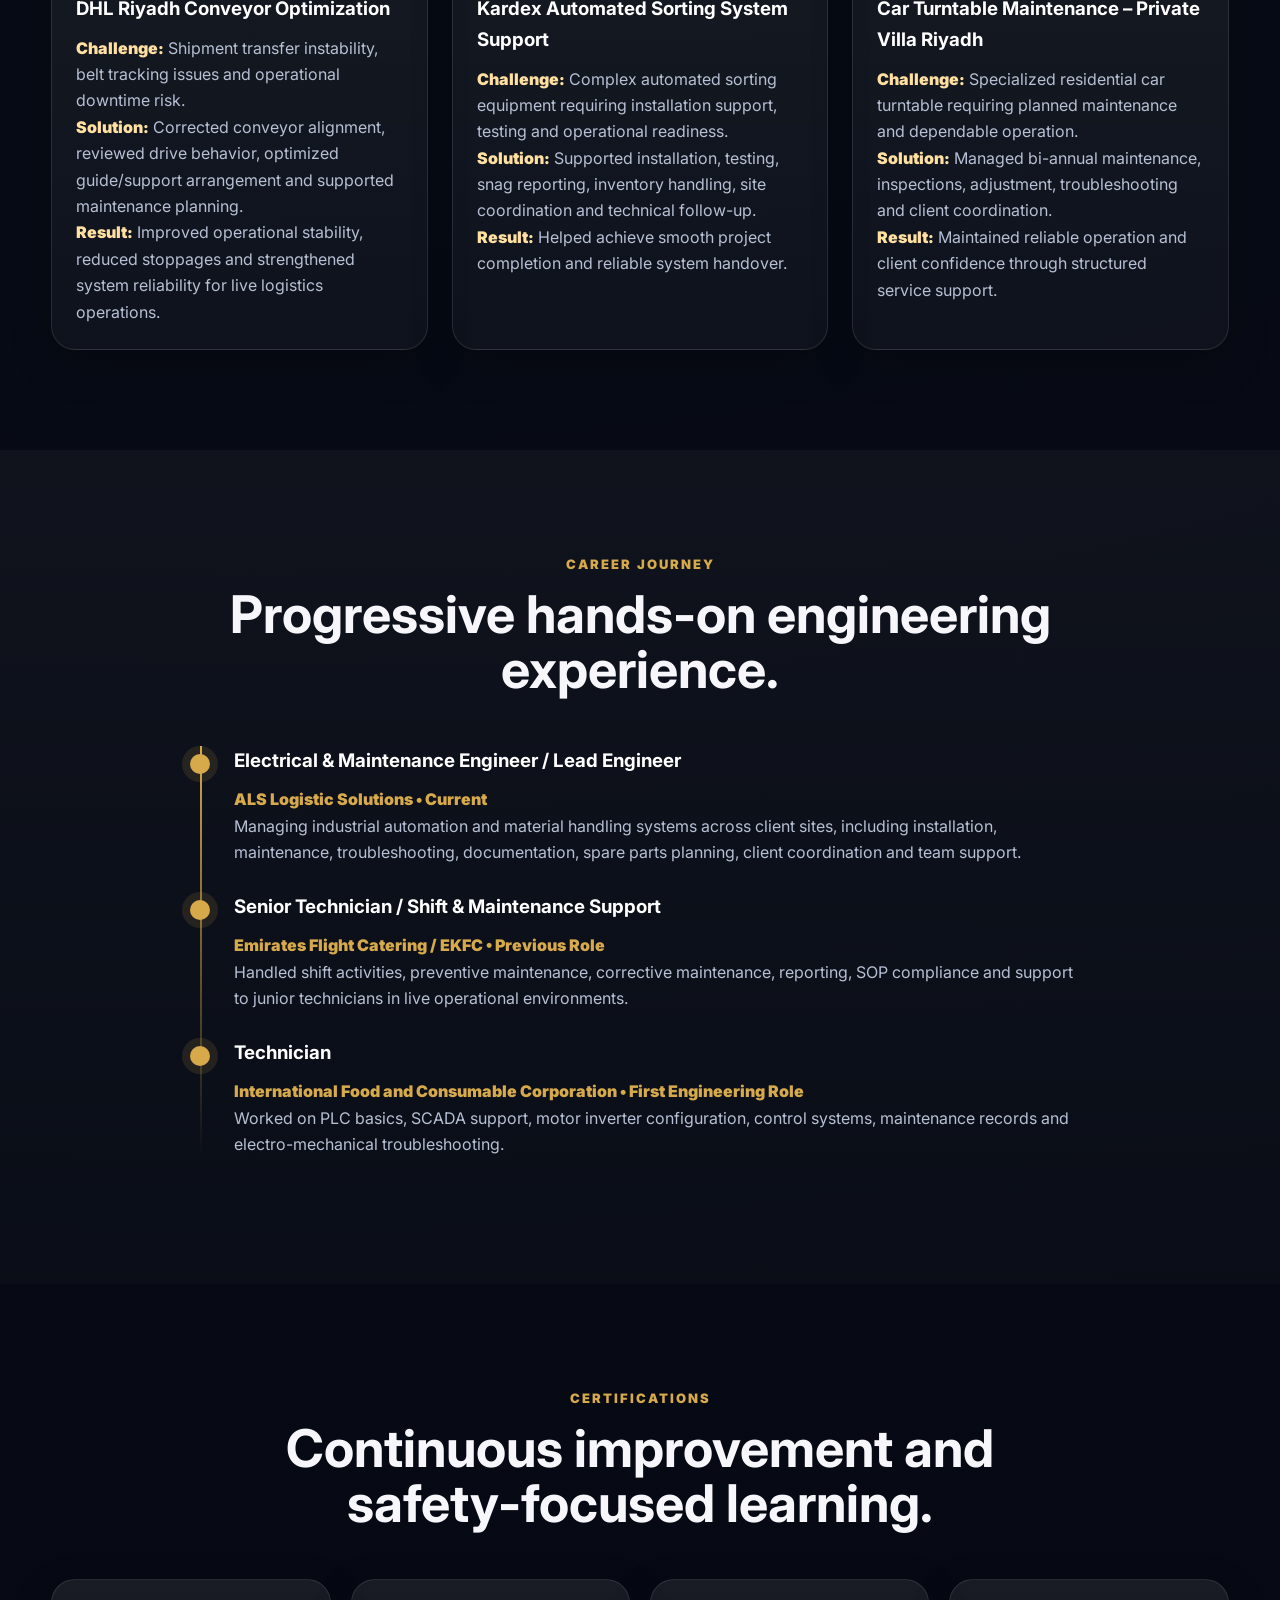
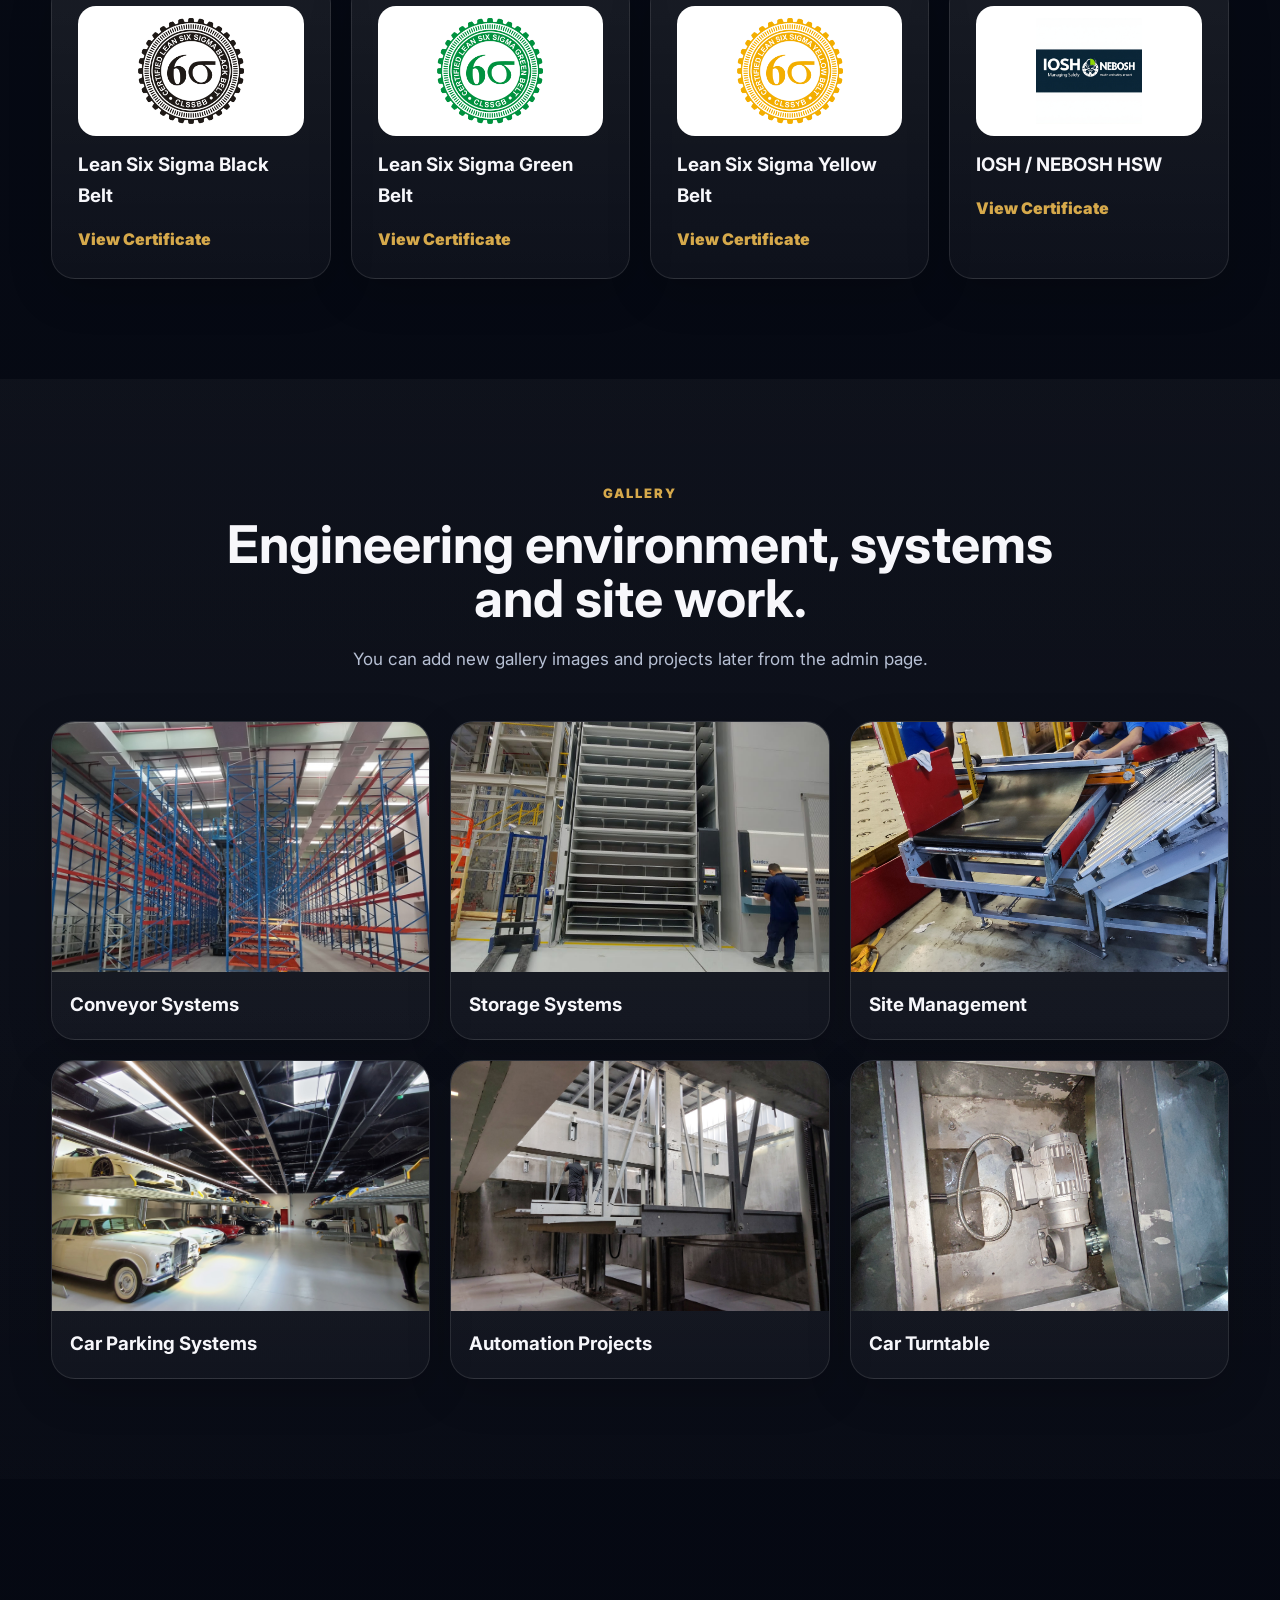
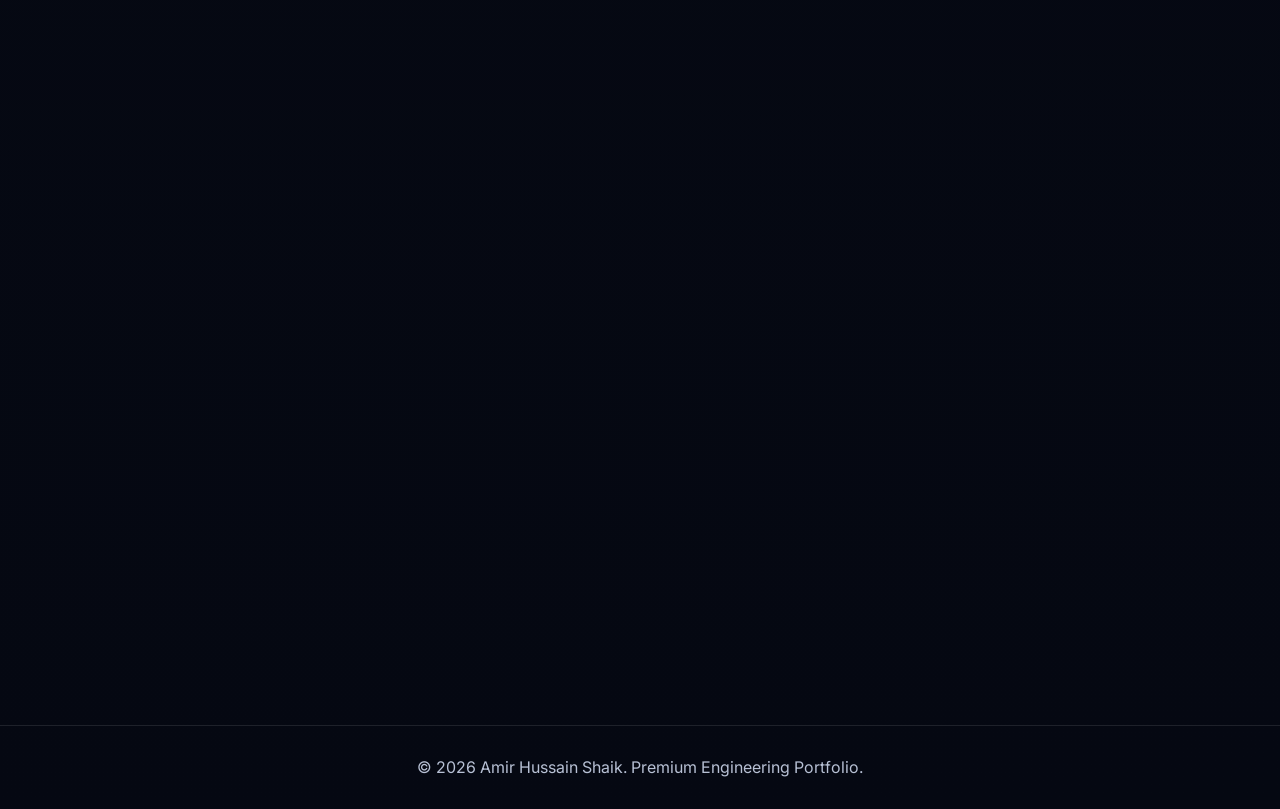
==== commit edf52ca2: "Update contact links with IDs for accessibility" ====
--- a/index.html
+++ b/index.html
@@ -256,15 +256,22 @@
 
     <div class="contact-lines">
 
-  <a href="mailto:amirhussain462@gmail.com">
+  <a
+    id="email-link"
+    href="mailto:amirhussain462@gmail.com"
+  >
     amirhussain462@gmail.com
   </a>
 
-  <a href="tel:+966560668265">
+  <a
+    id="phone-link"
+    href="tel:+966560668265"
+  >
     KSA: +966 56 066 8265 | UAE: +971 54 763 7988
   </a>
 
   <a
+    id="linkedin-link"
     href="https://www.linkedin.com/in/amirhussainshaik"
     target="_blank"
     rel="noopener"
@@ -272,7 +279,7 @@
     LinkedIn Profile
   </a>
 
-  <span>
+  <span id="location-text">
     Riyadh, Saudi Arabia | Dubai, UAE | Available for KSA & UAE Projects
   </span>
 
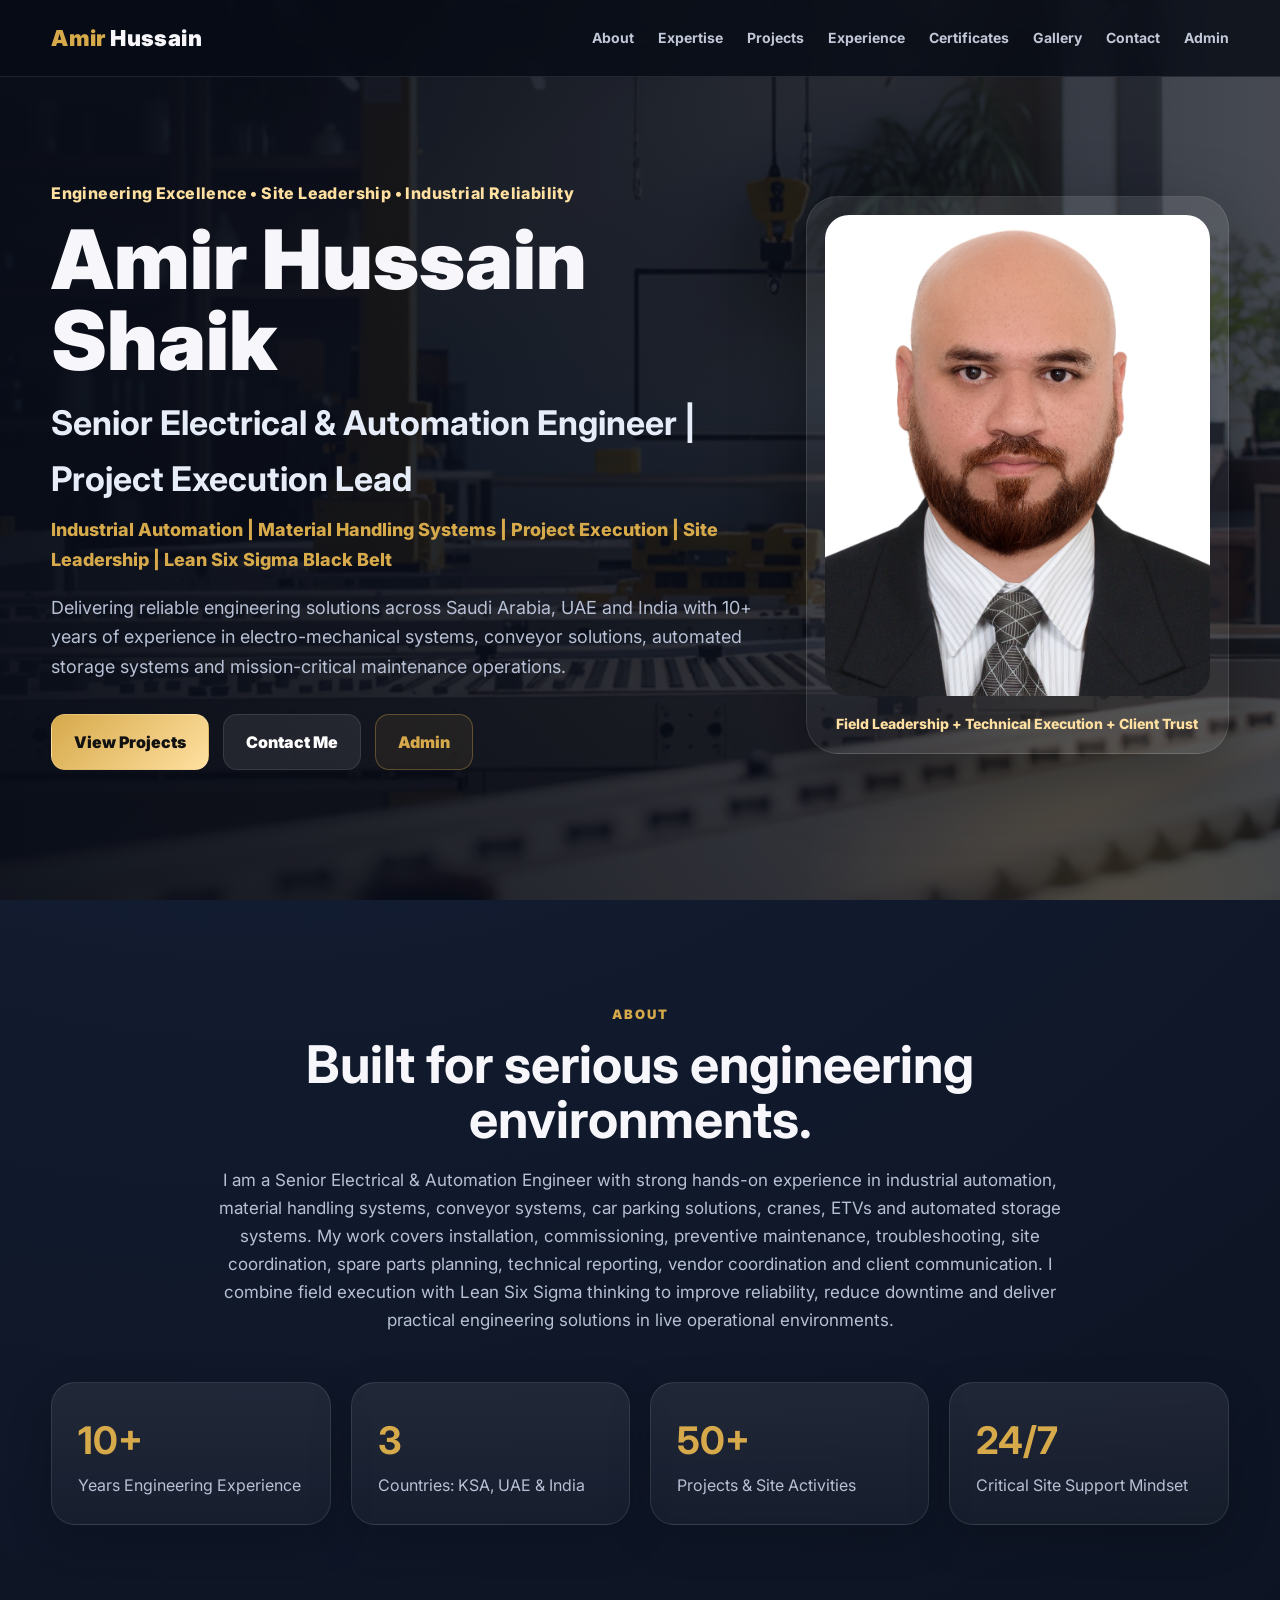
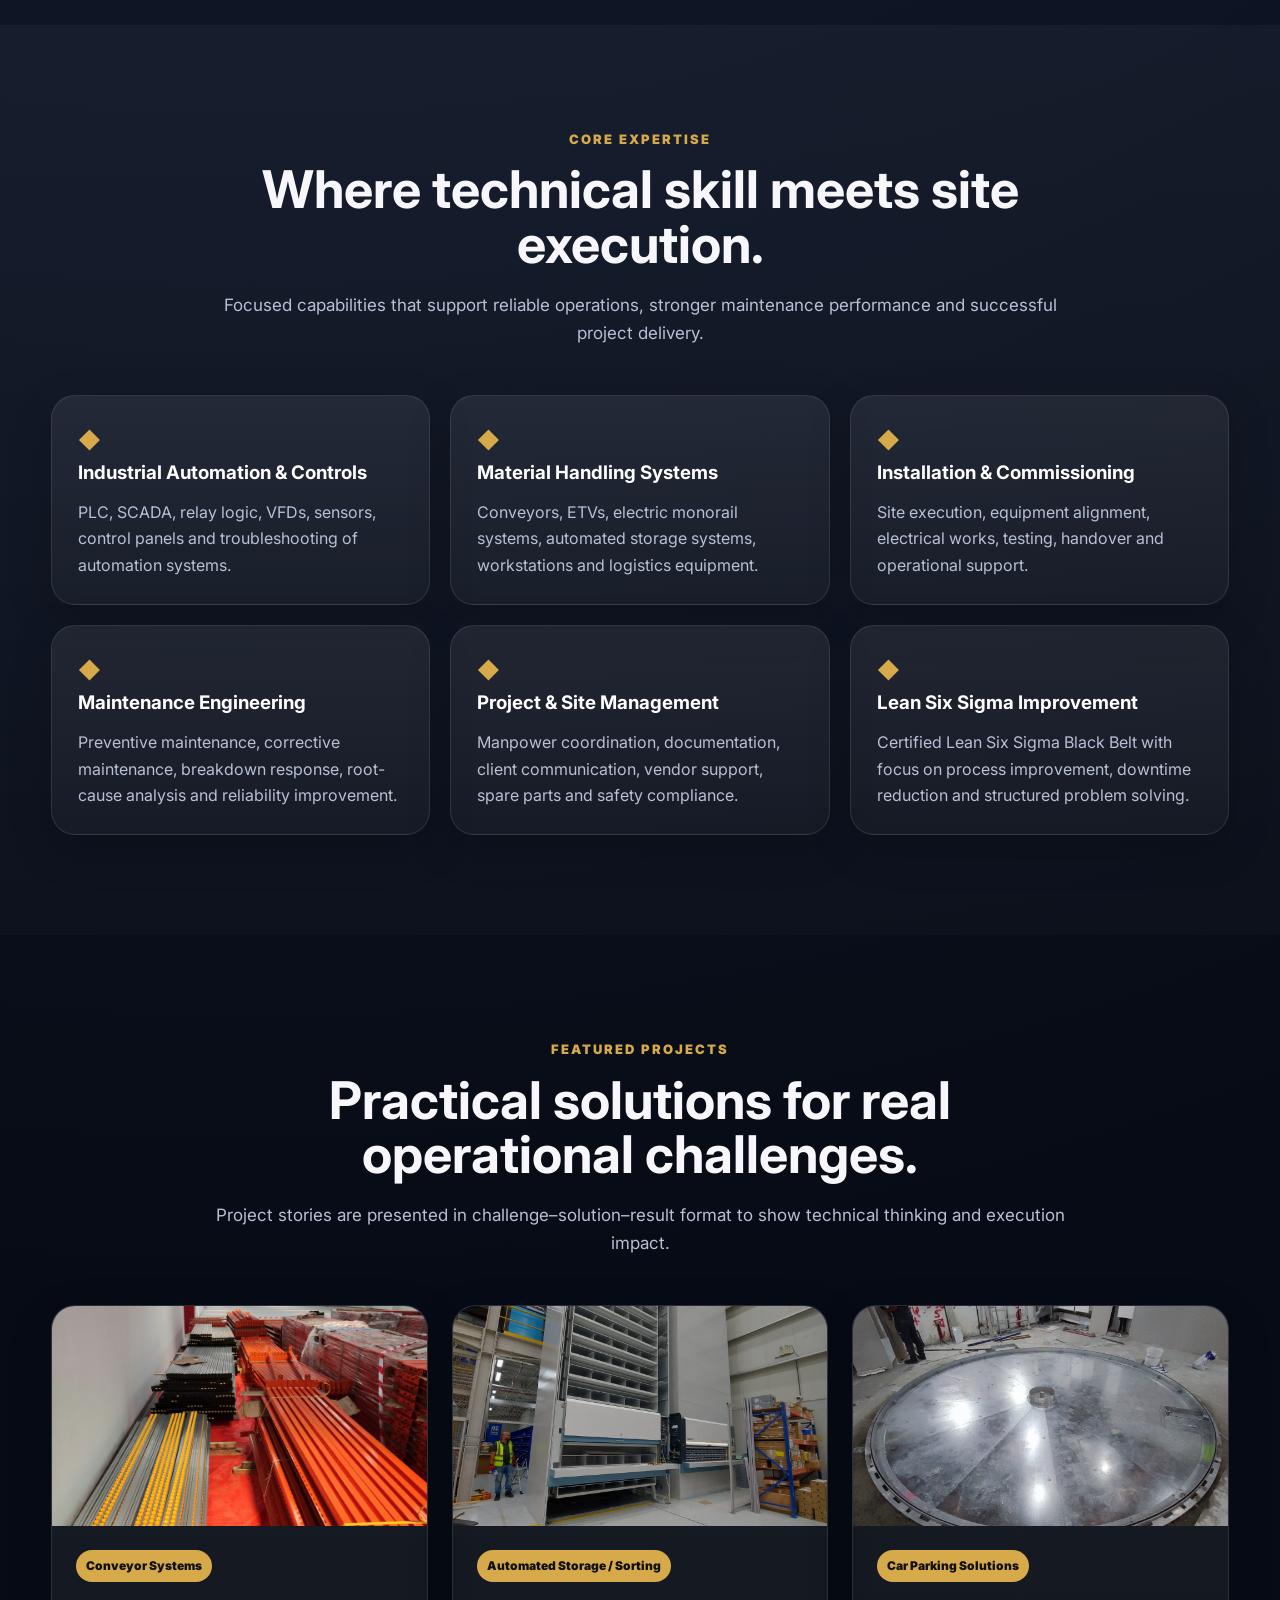
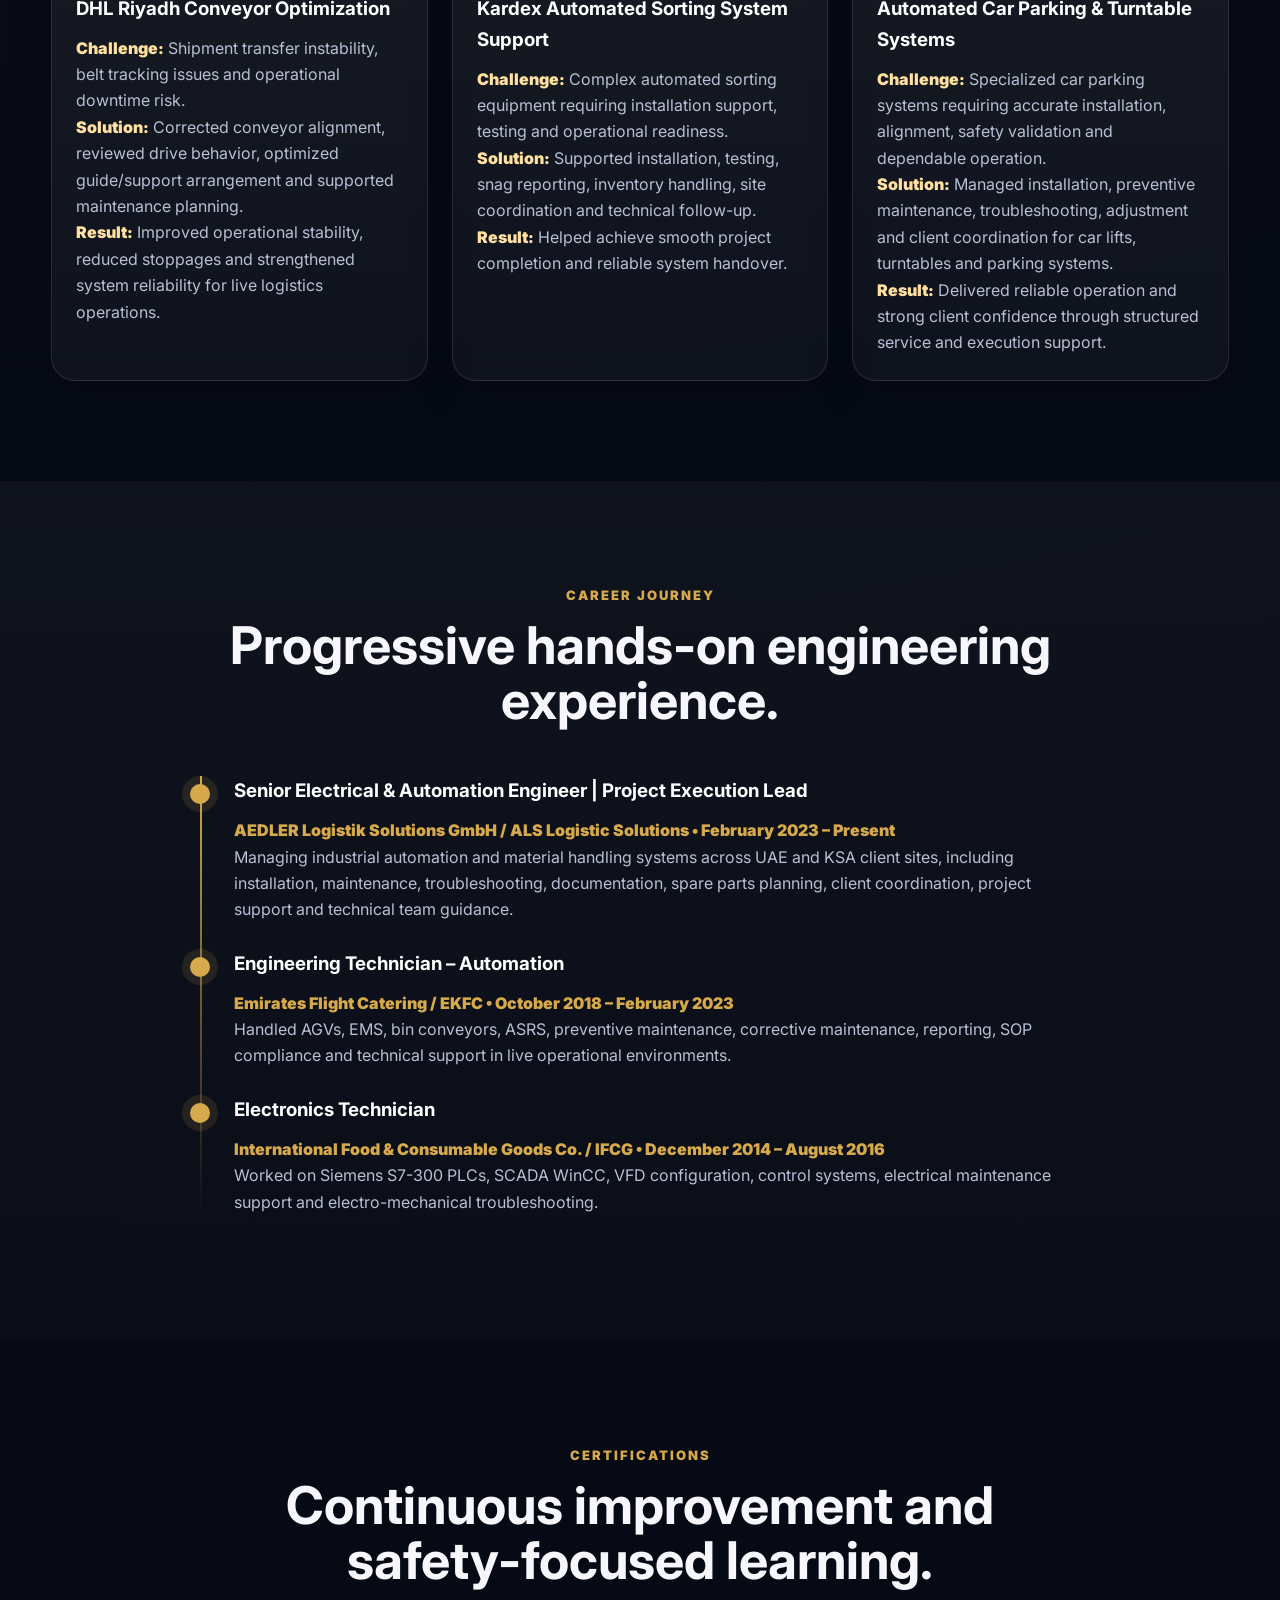
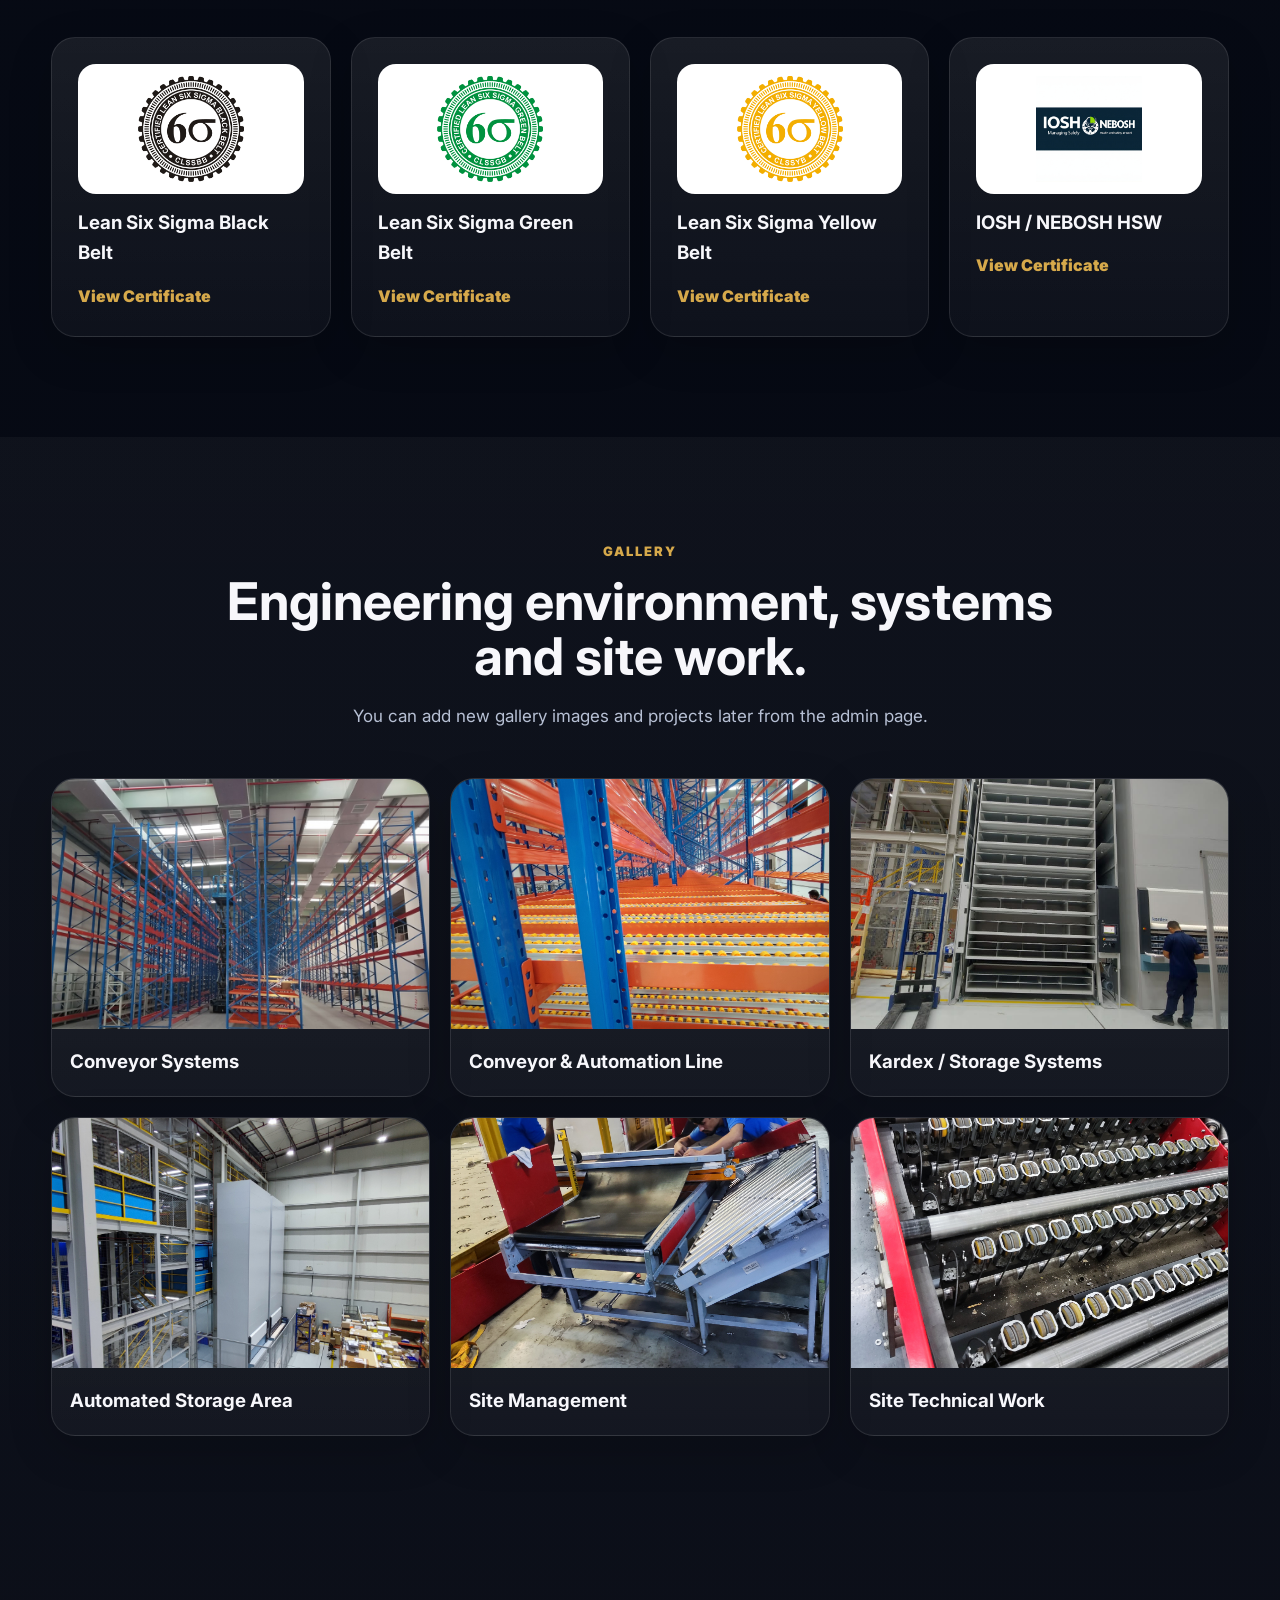
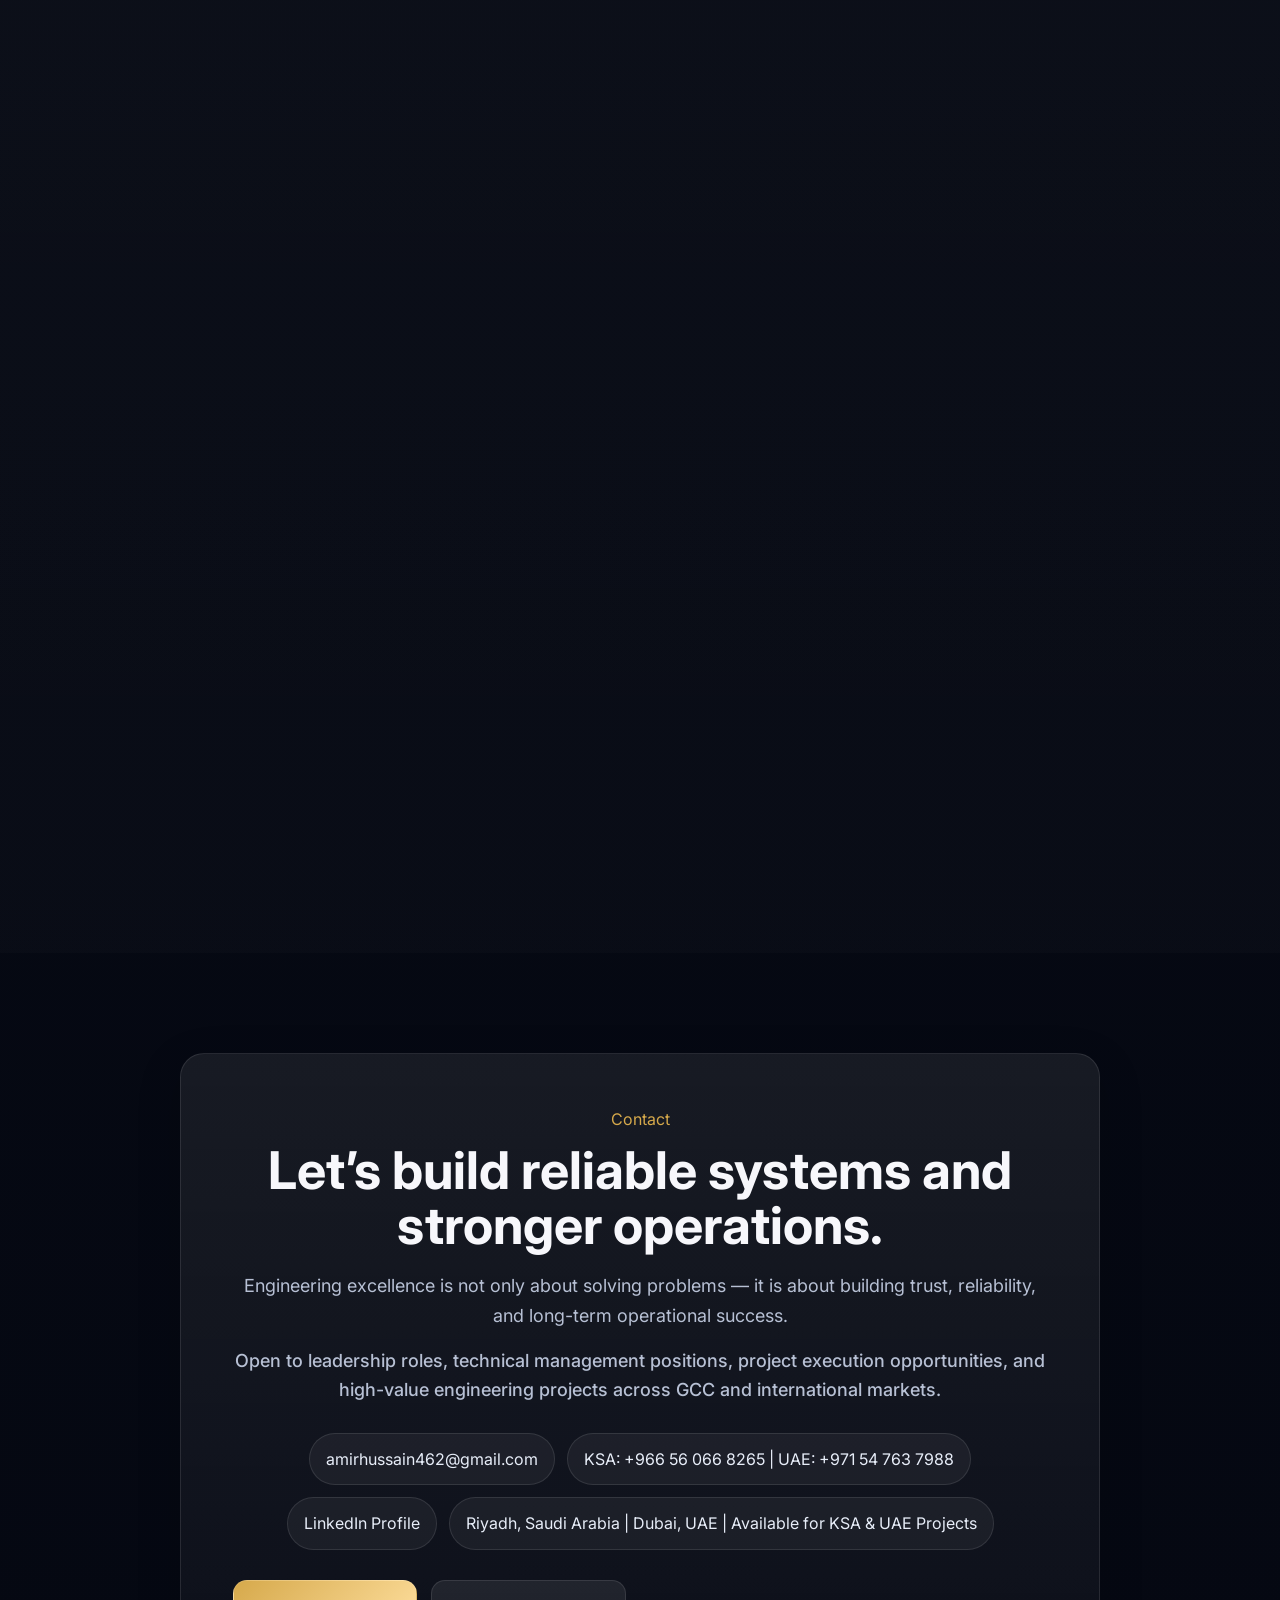
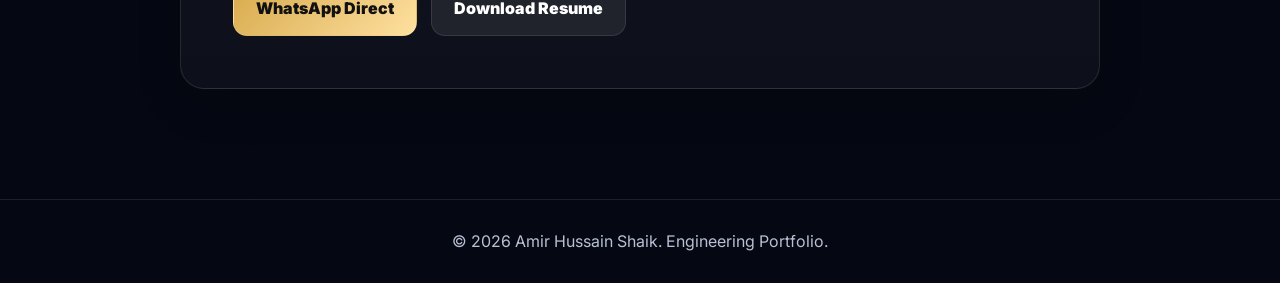
==== commit 4195cb20: "Update footer text for clarity" ====
--- a/index.html
+++ b/index.html
@@ -315,7 +315,7 @@
   <!-- FOOTER -->
   <footer>
     <div class="container">
-      © 2026 Amir Hussain Shaik. Premium Engineering Portfolio.
+      © 2026 Amir Hussain Shaik. Engineering Portfolio.
     </div>
   </footer>
 
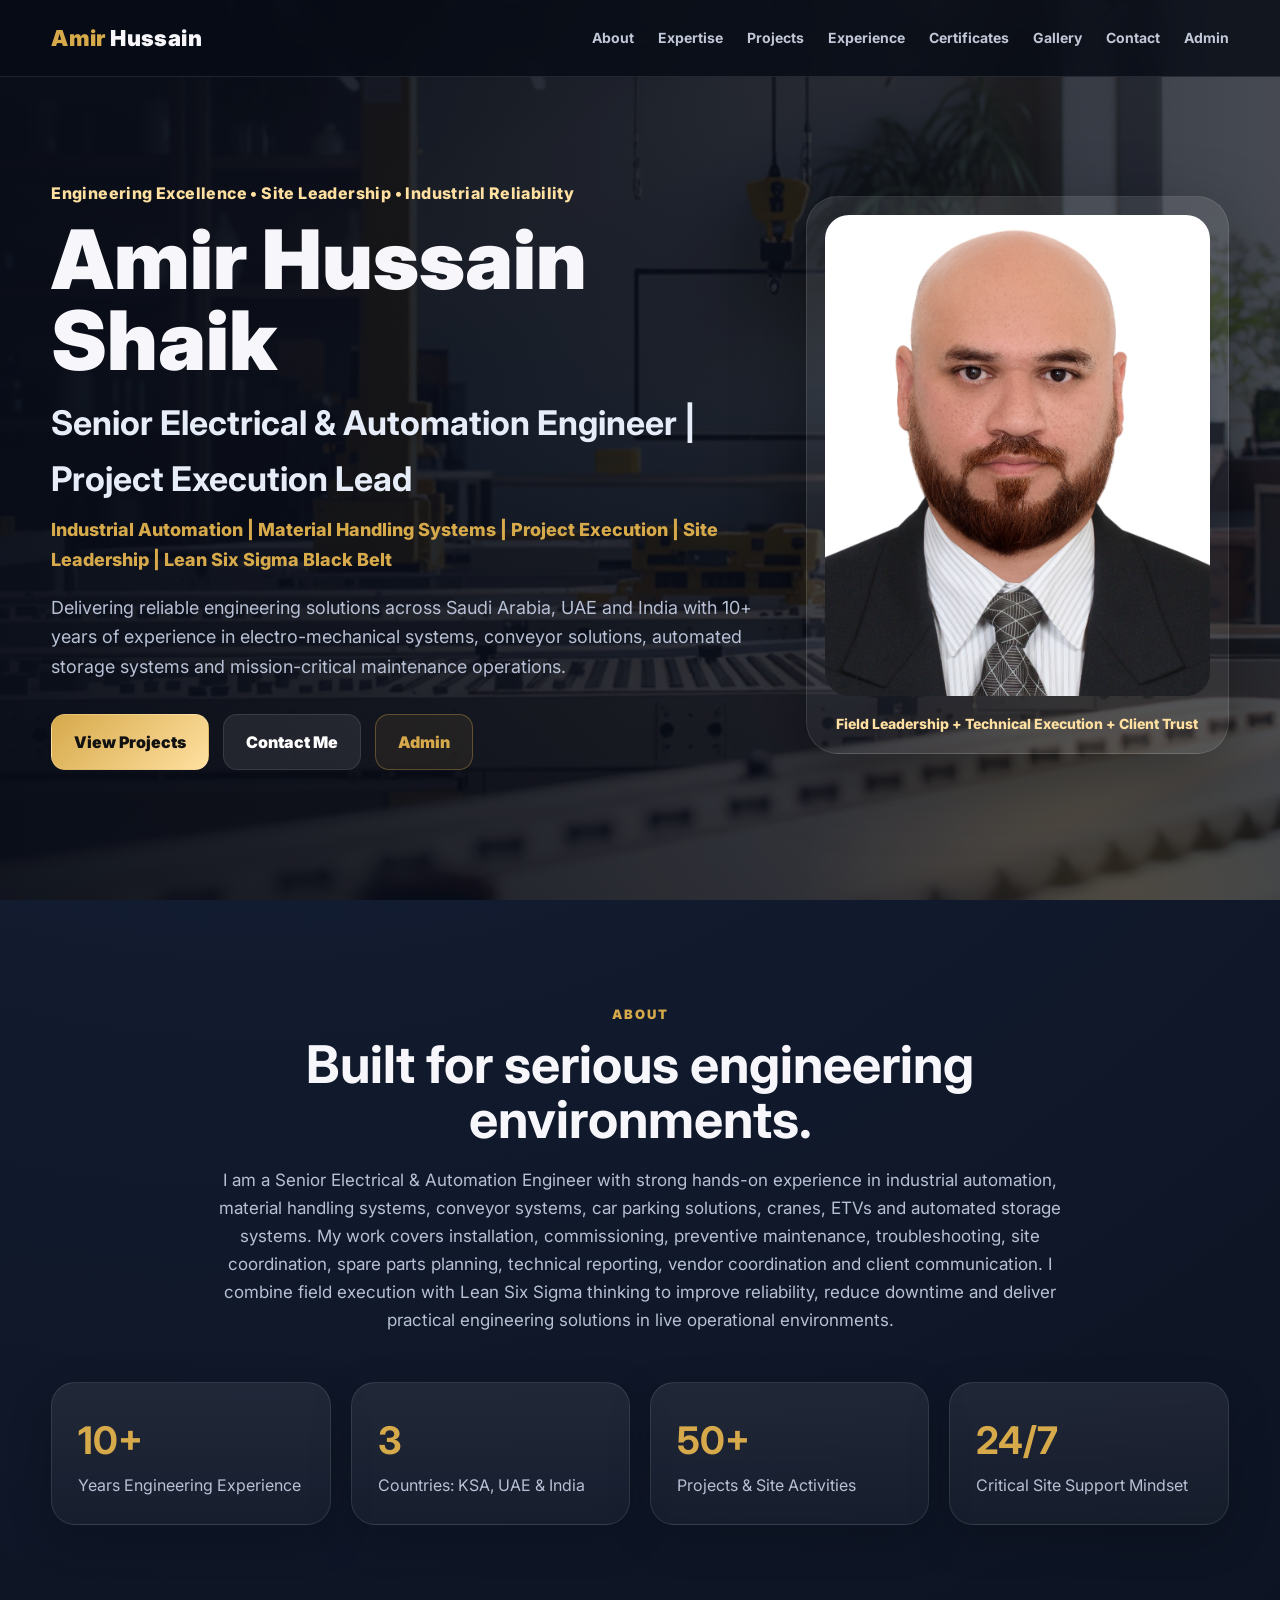
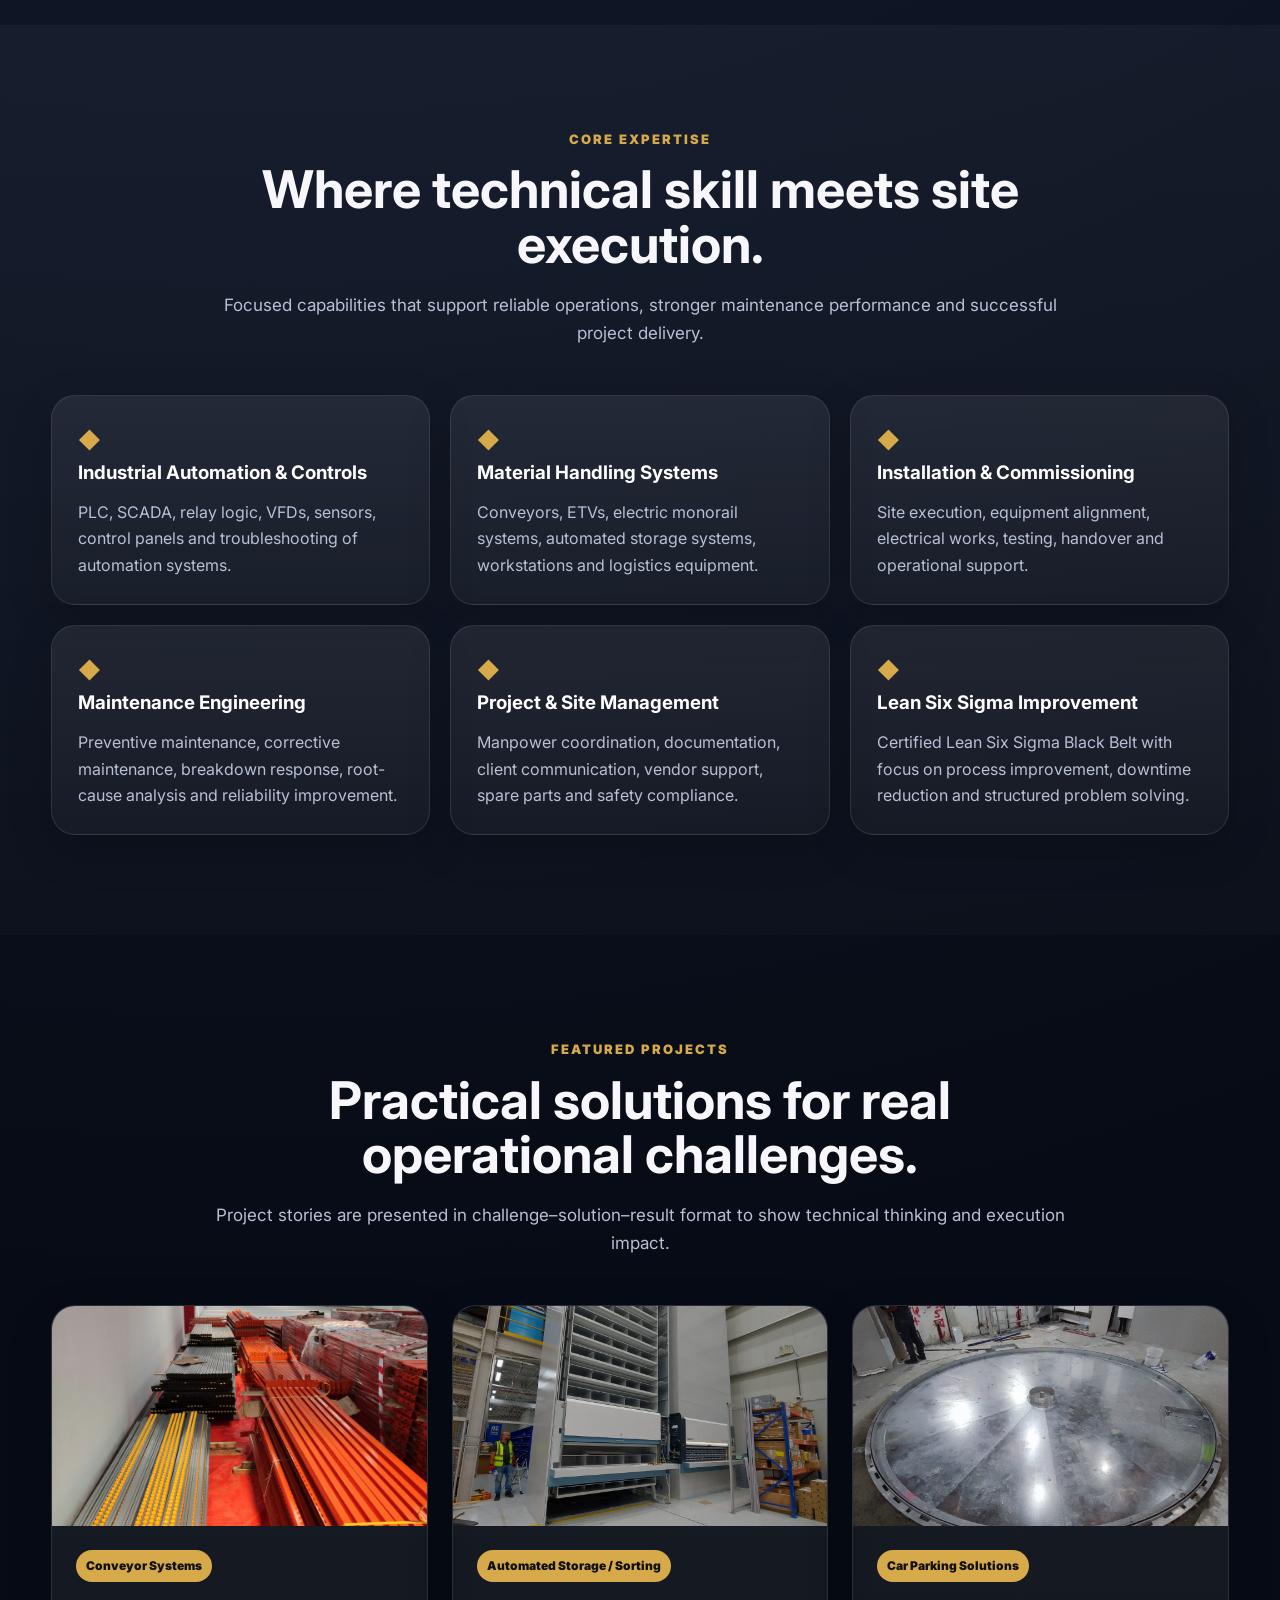
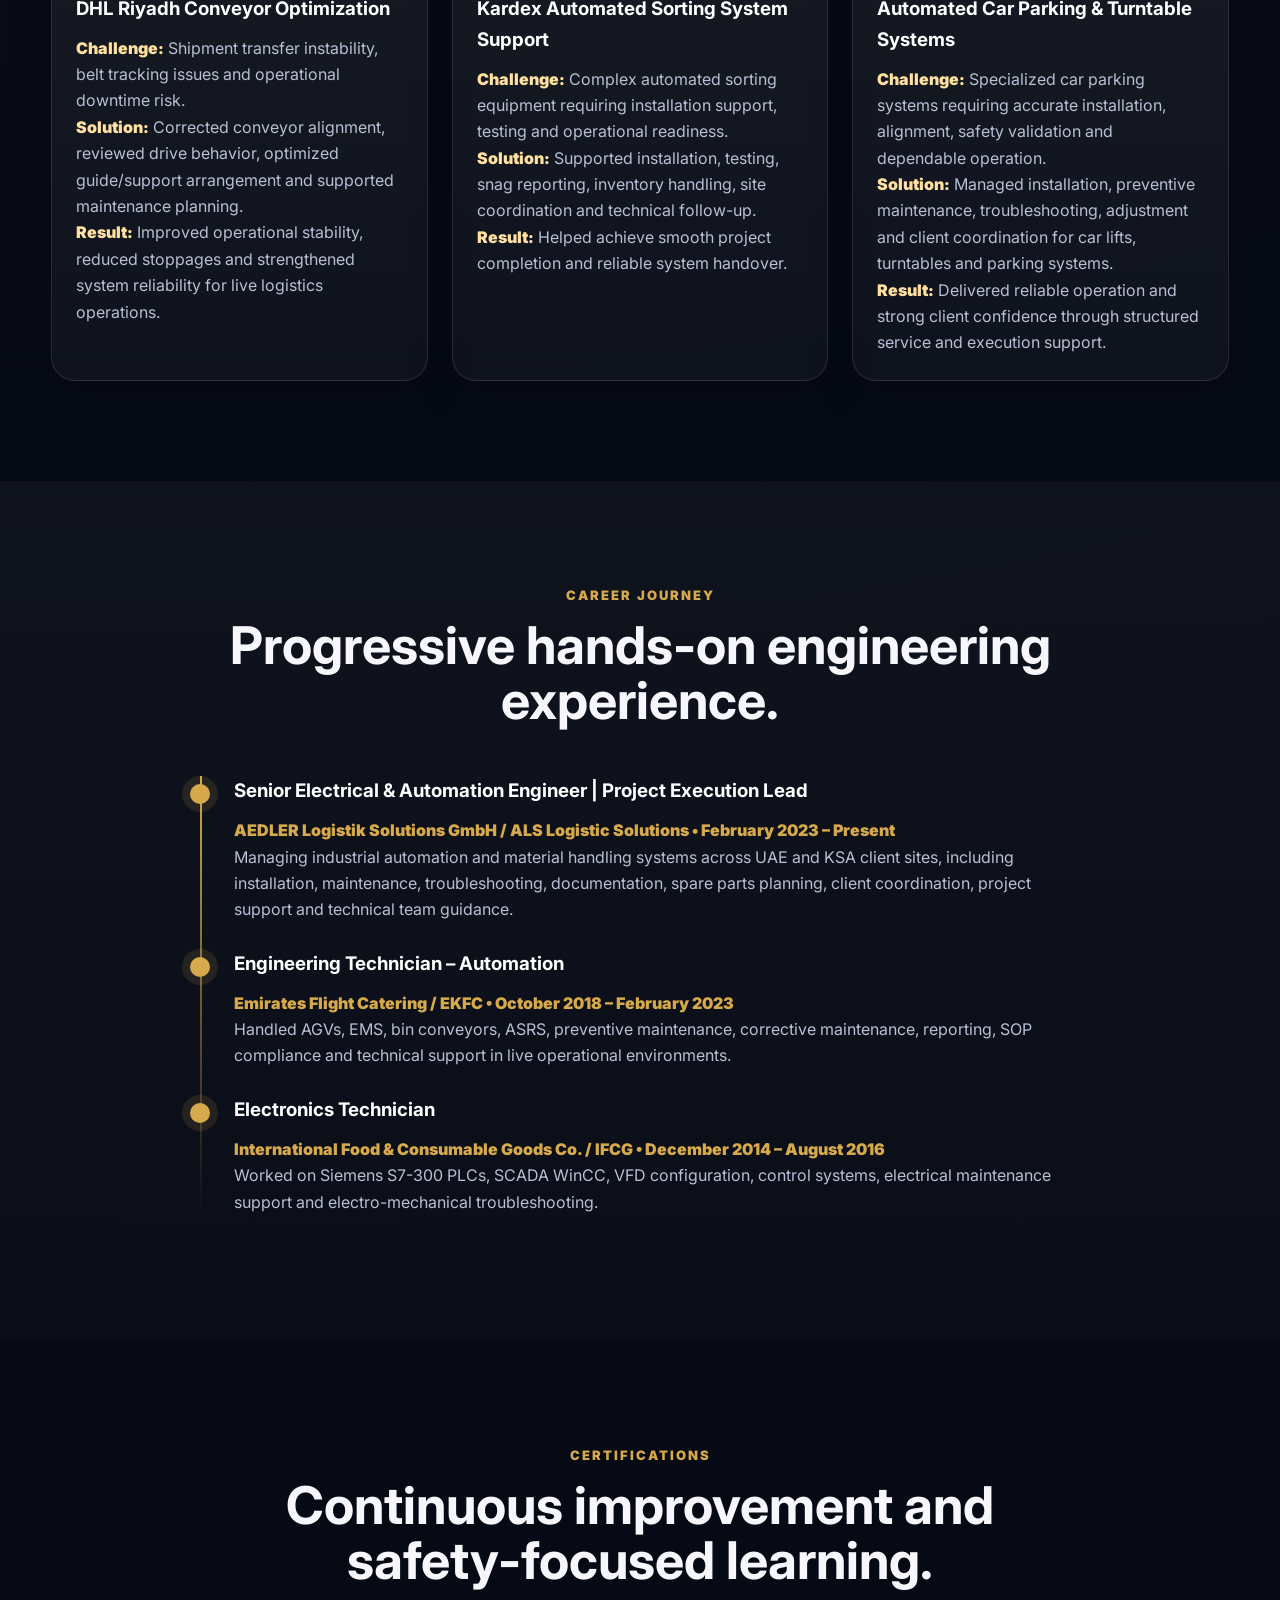
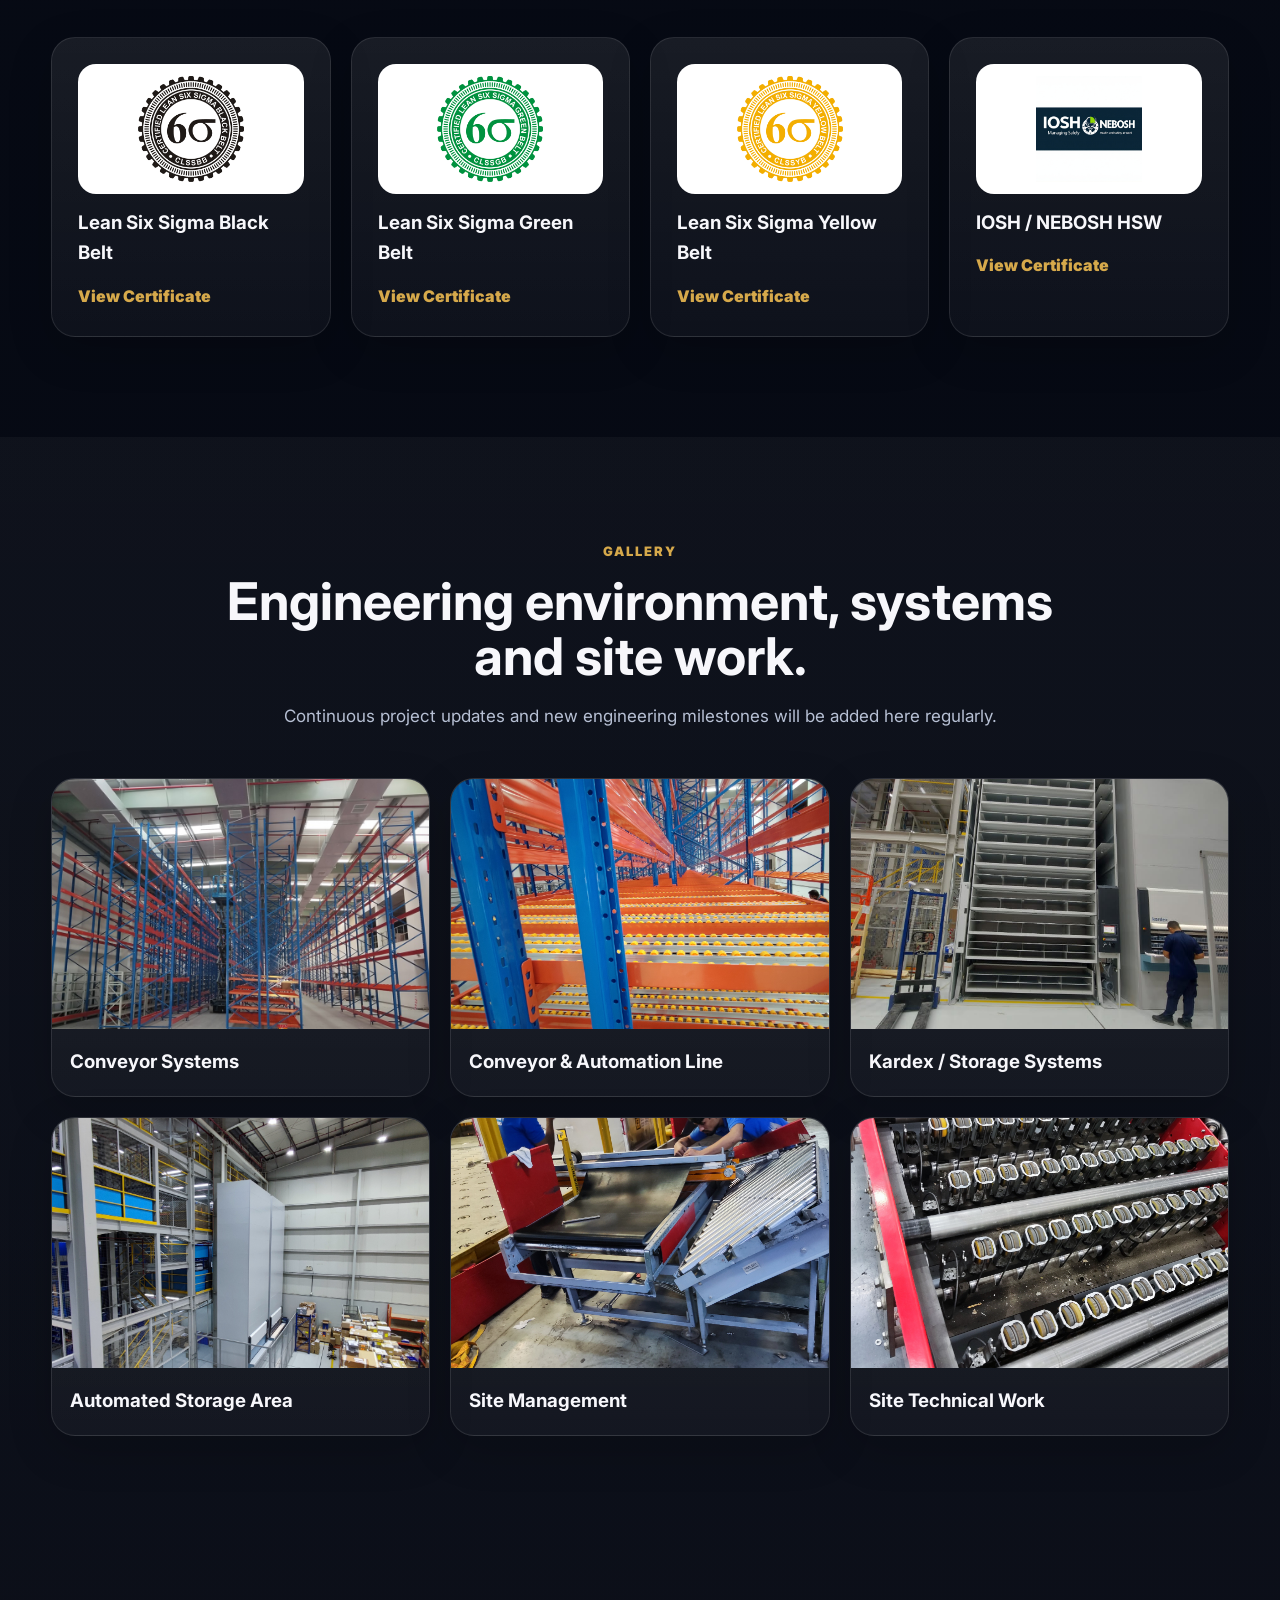
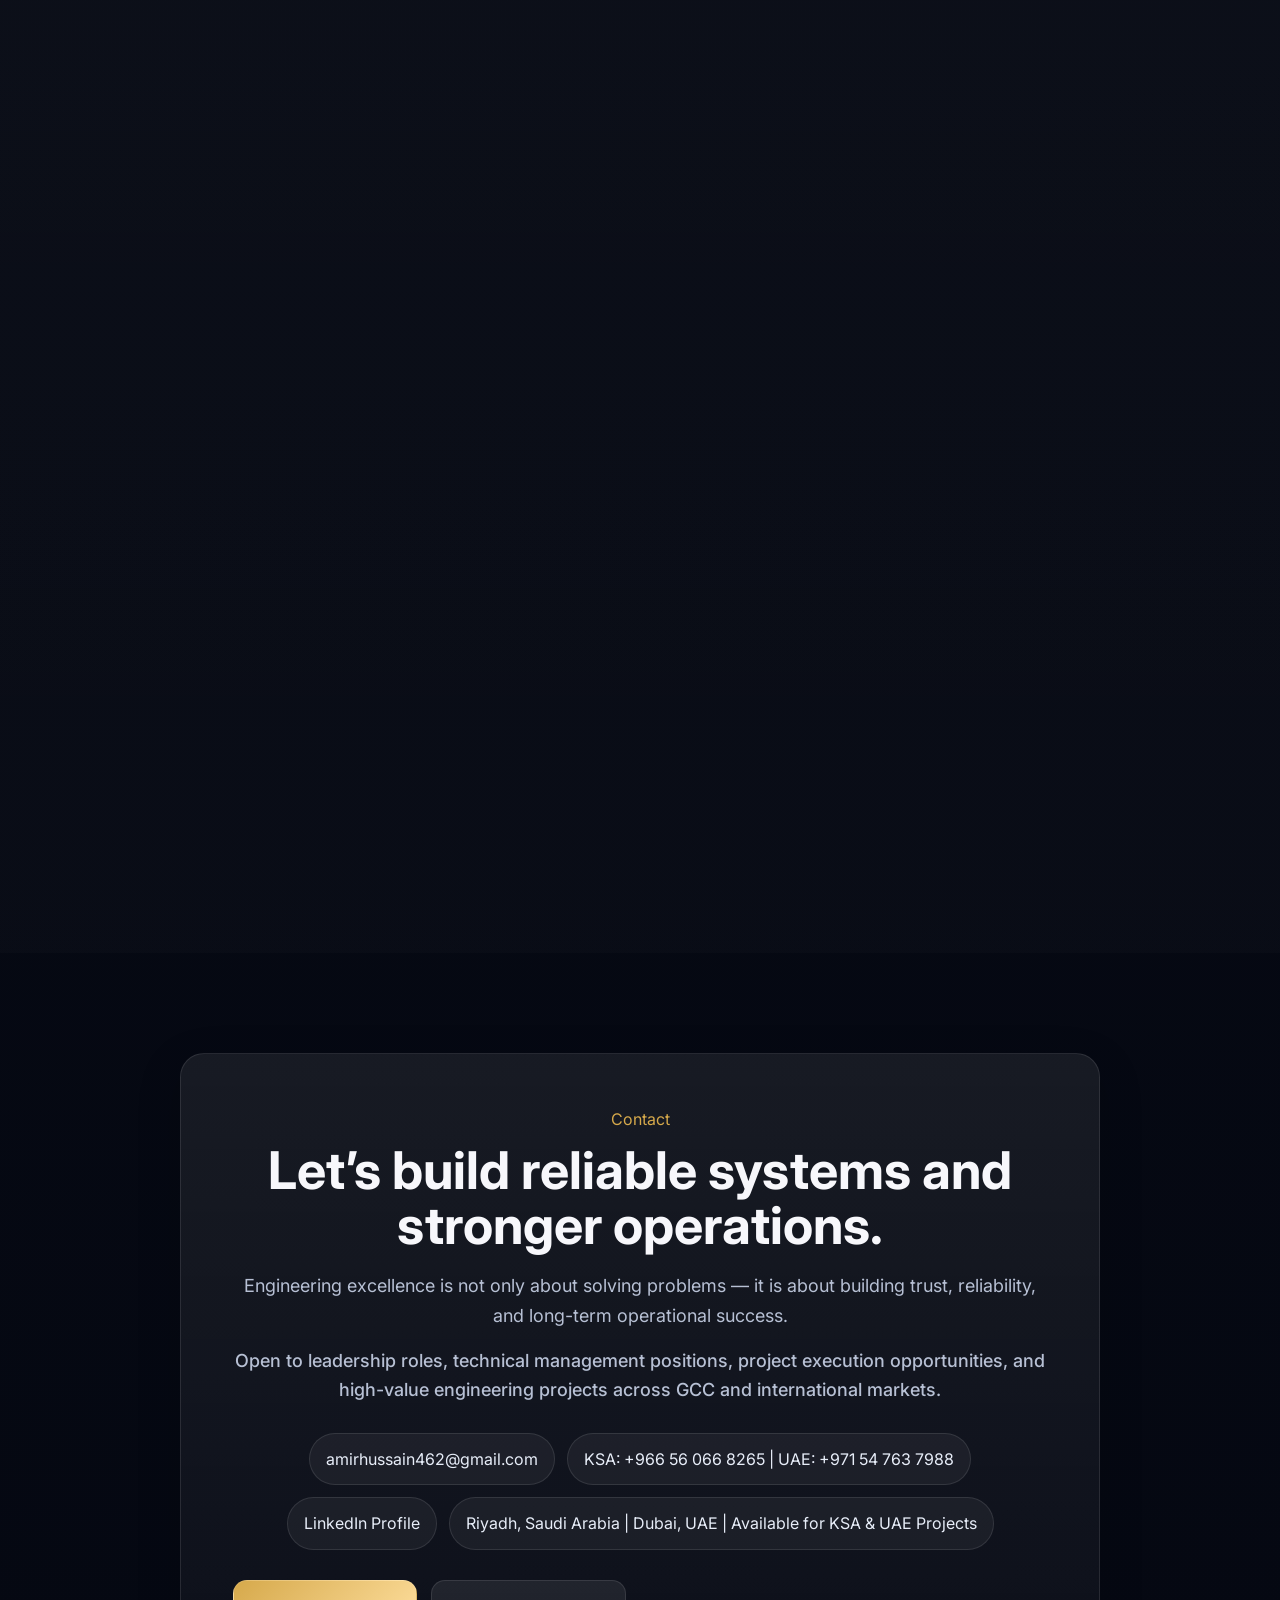
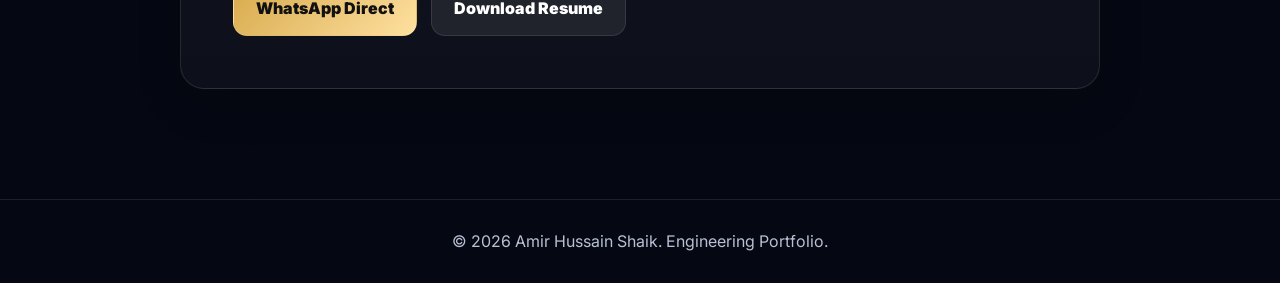
==== commit 20e55f97: "Revise project update message in index.html Updated project information message in index.html." ====
--- a/index.html
+++ b/index.html
@@ -222,8 +222,7 @@
           </h2>
 
           <p>
-            You can add new gallery images and projects later
-            from the admin page.
+            Continuous project updates and new engineering milestones will be added here regularly.
           </p>
         </div>
 
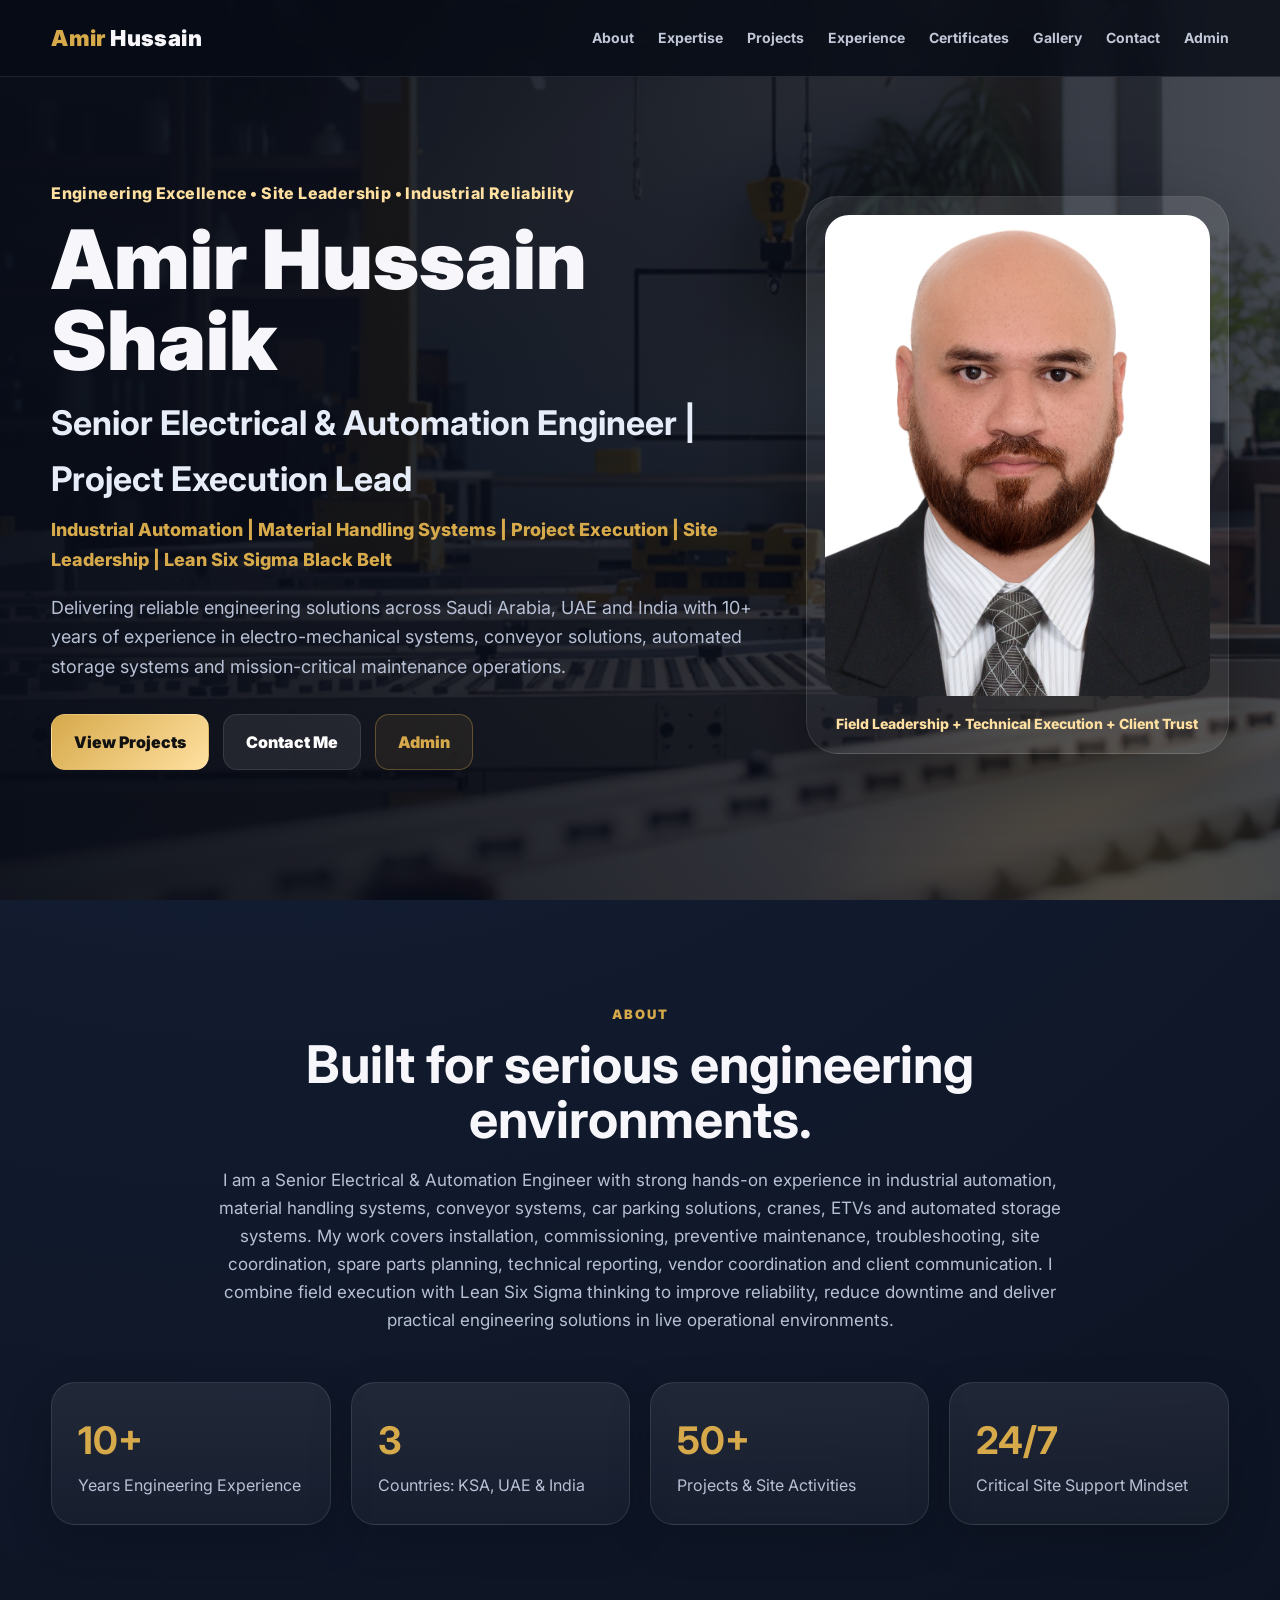
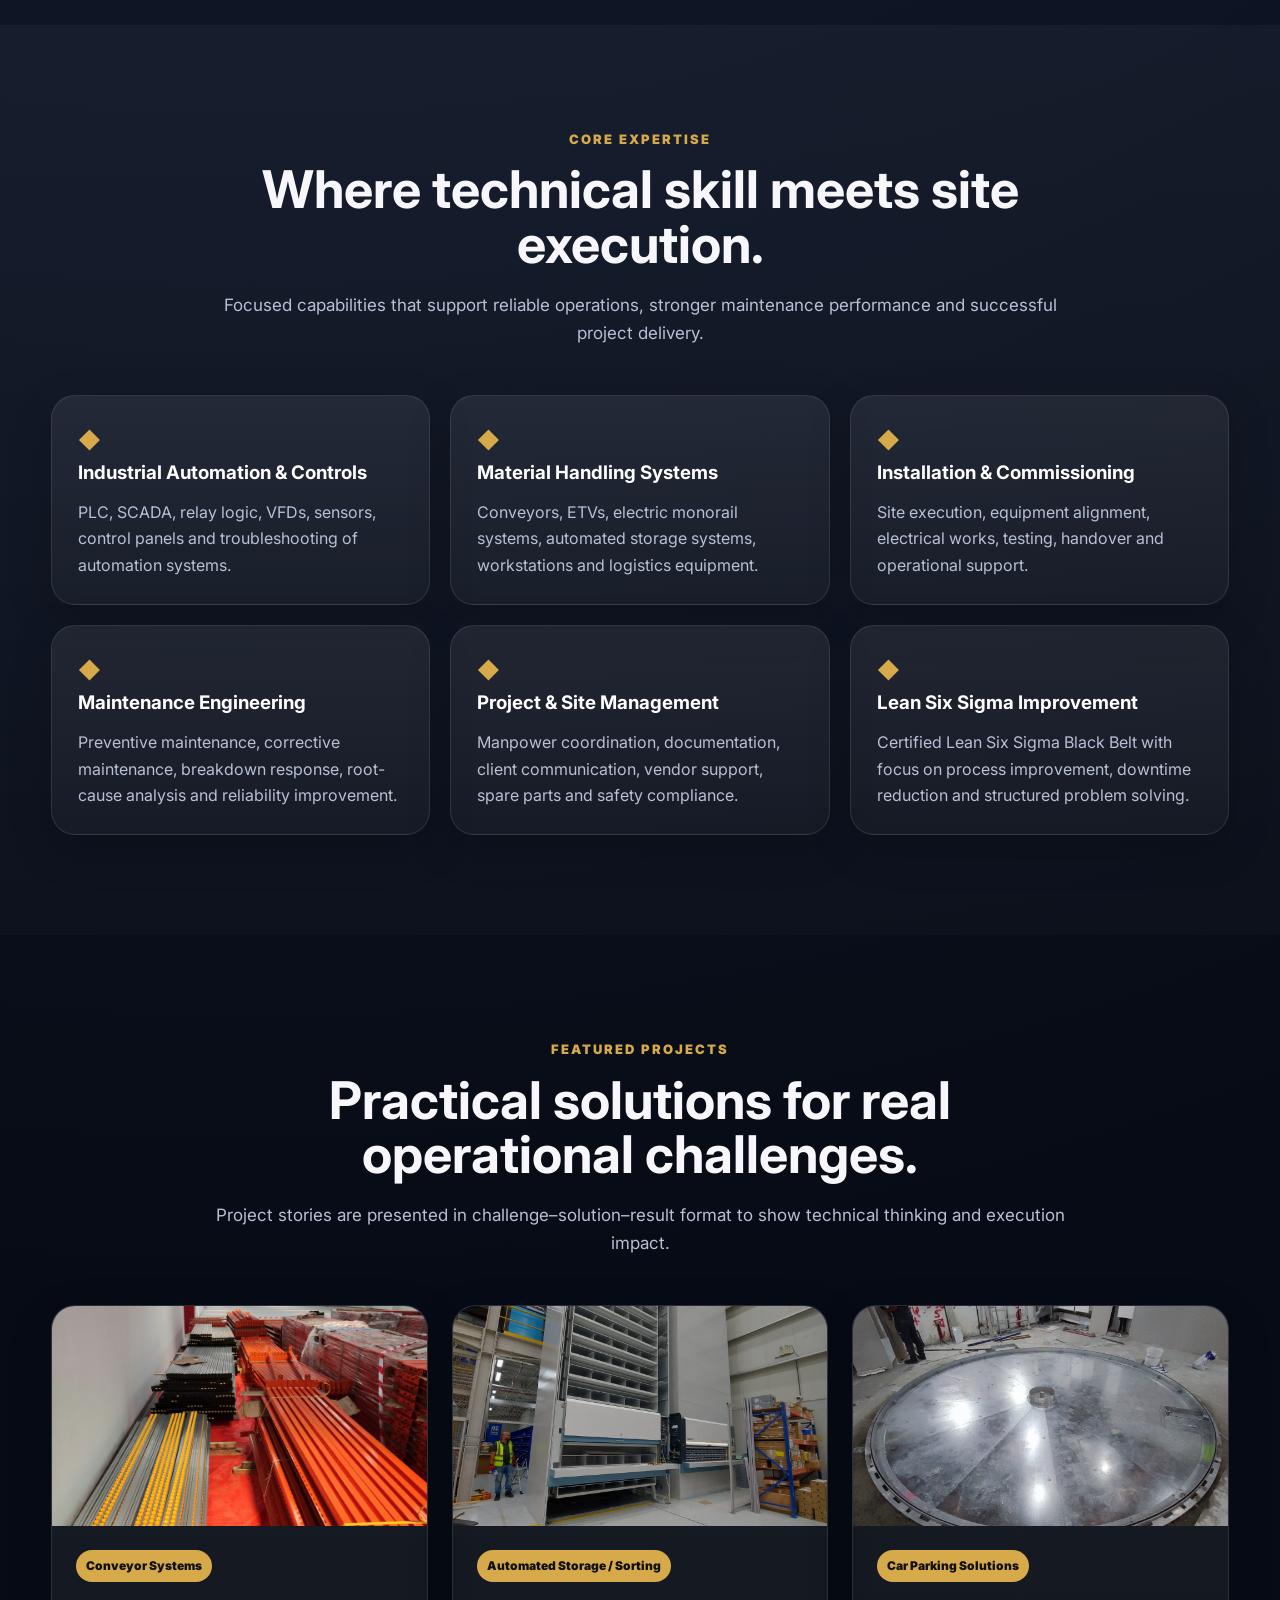
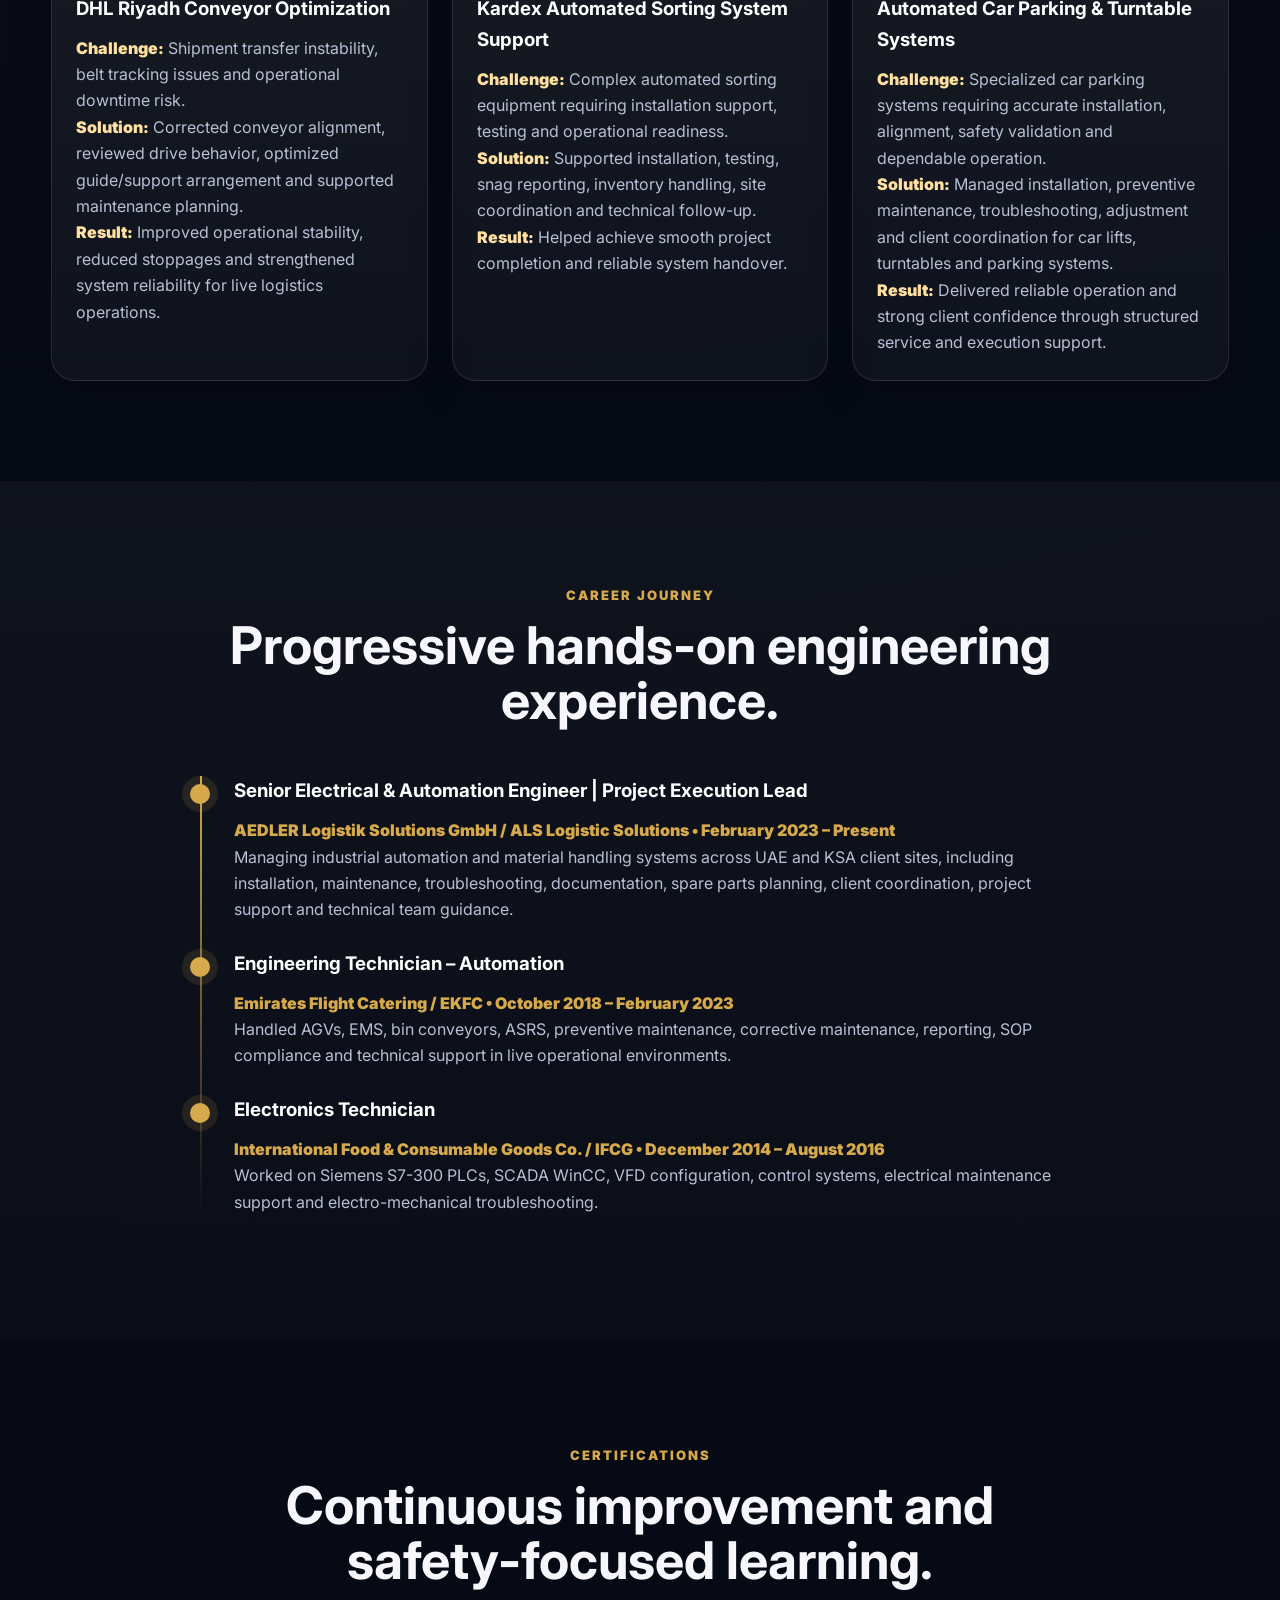
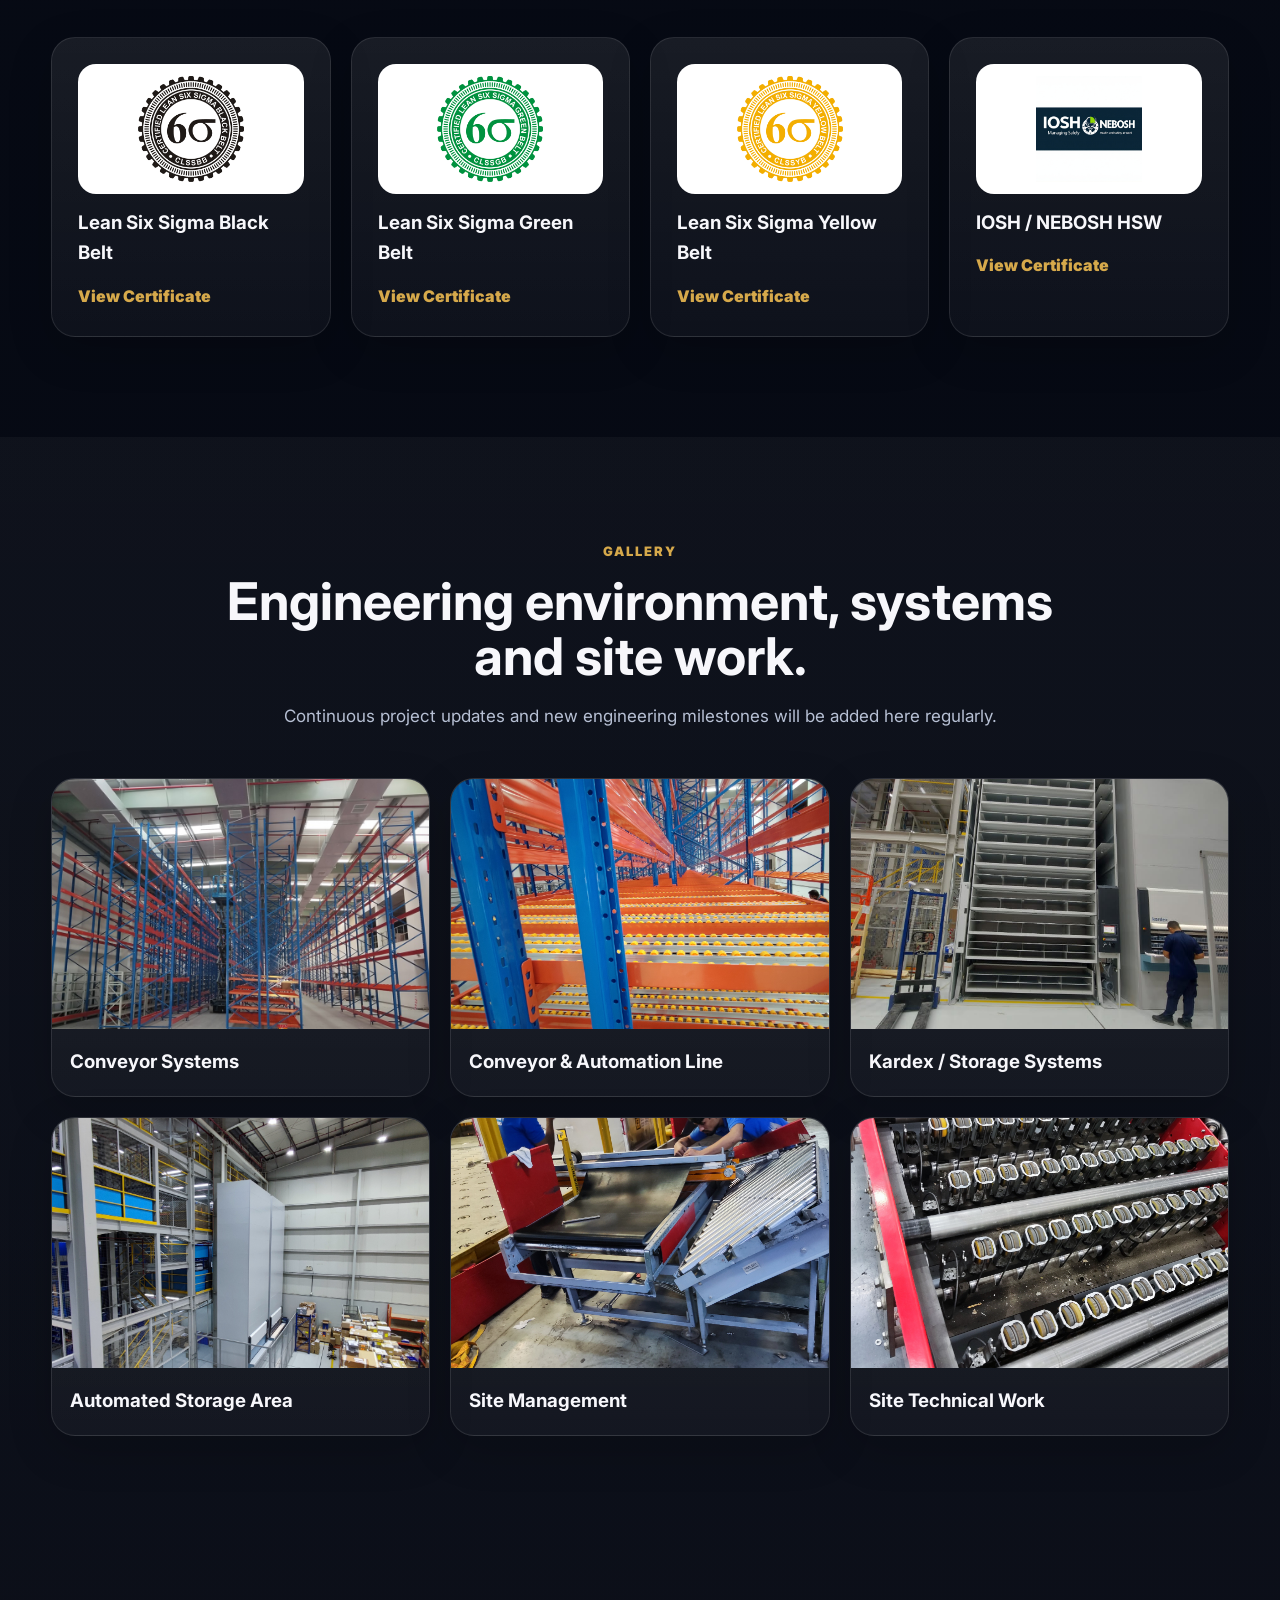
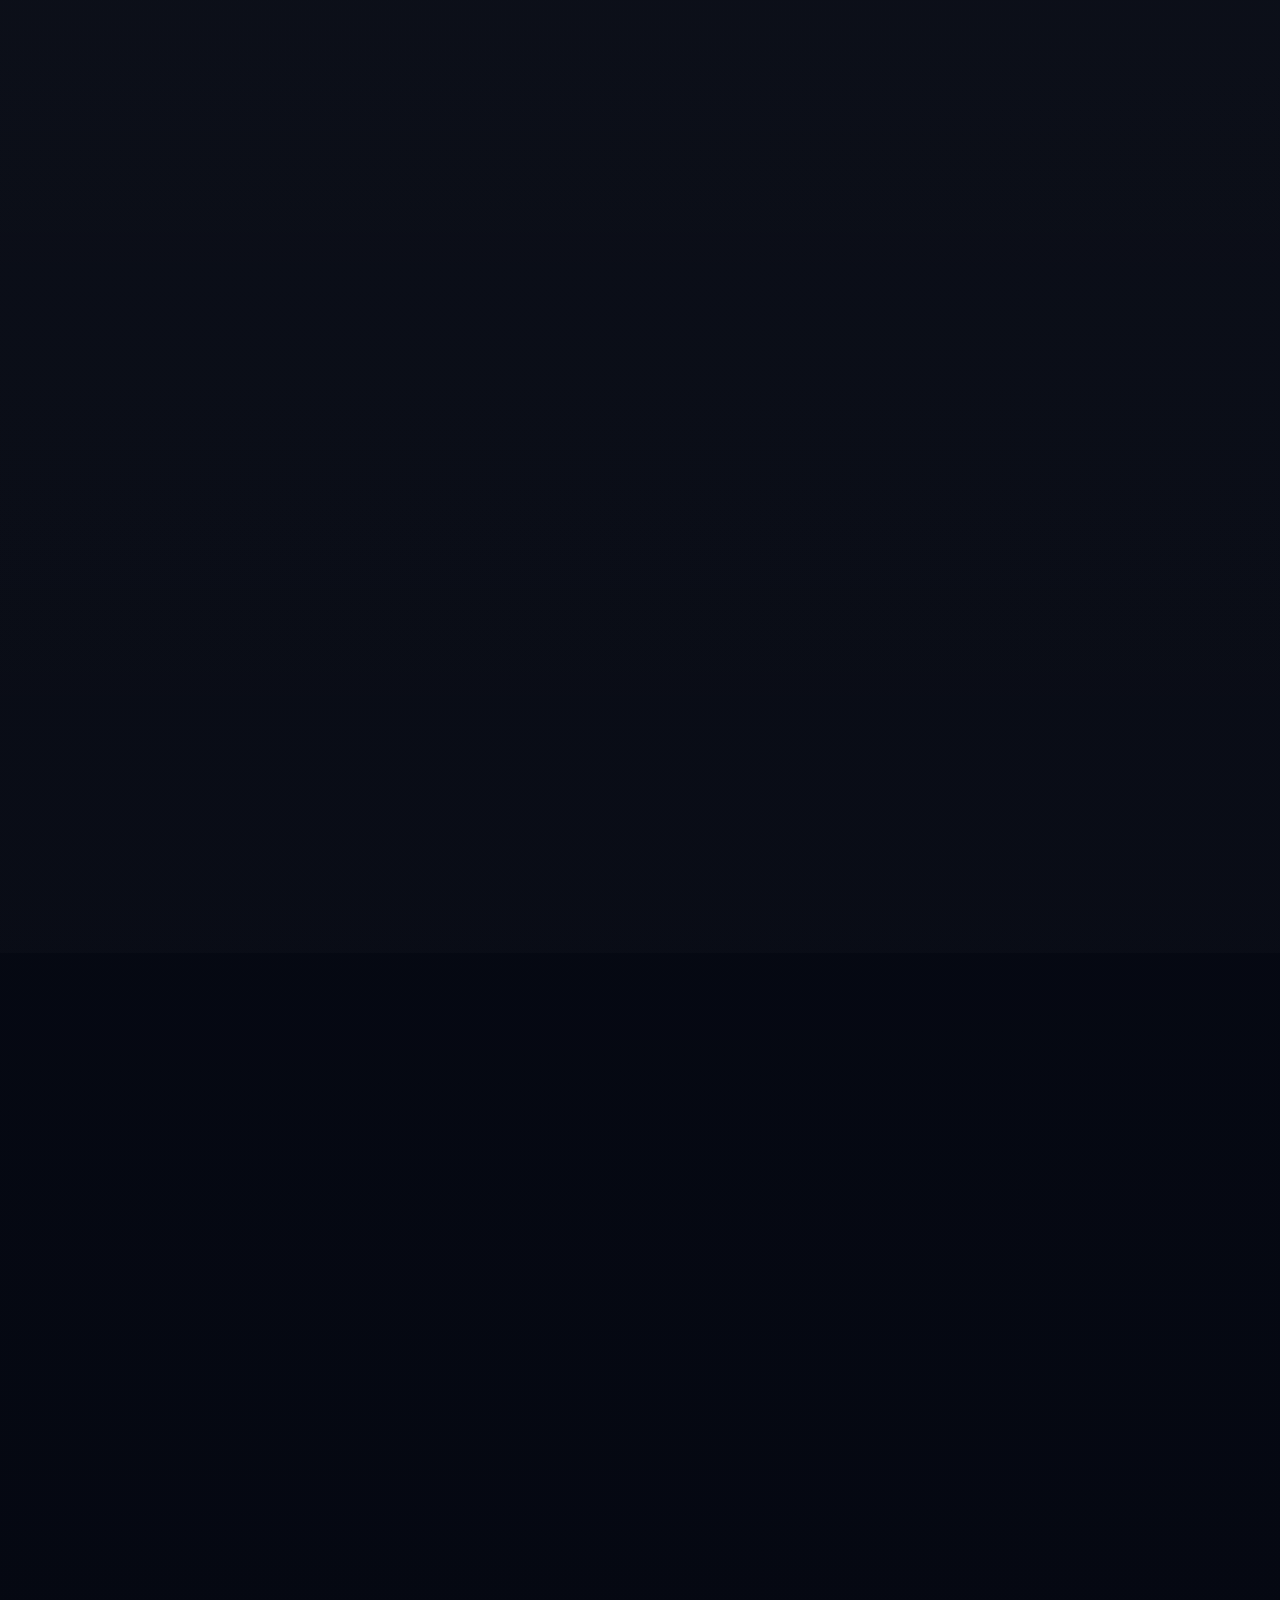
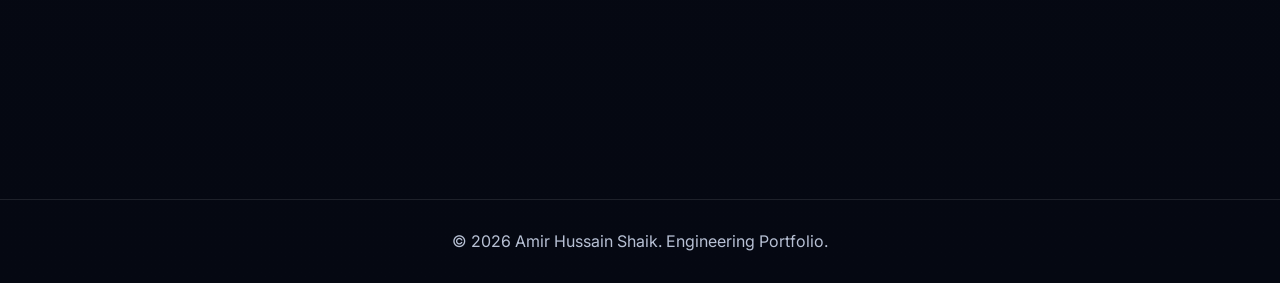
==== commit 07dc3e7a: "Add Google Analytics tracking script Added Google Analytics tracking script to the HTML." ====
--- a/index.html
+++ b/index.html
@@ -19,7 +19,20 @@
 
   <!-- NETLIFY IDENTITY FIX -->
   <script src="https://identity.netlify.com/v1/netlify-identity-widget.js"></script>
-
+<!-- GOOGLE ANALYTICS -->
+<script async src="https://www.googletagmanager.com/gtag/js?id=G-WDRWVH7V9F"></script>
+
+<script>
+  window.dataLayer = window.dataLayer || [];
+
+  function gtag() {
+    dataLayer.push(arguments);
+  }
+
+  gtag('js', new Date());
+
+  gtag('config', 'G-WDRWVH7V9F');
+</script>
 </head>
 
 <body>
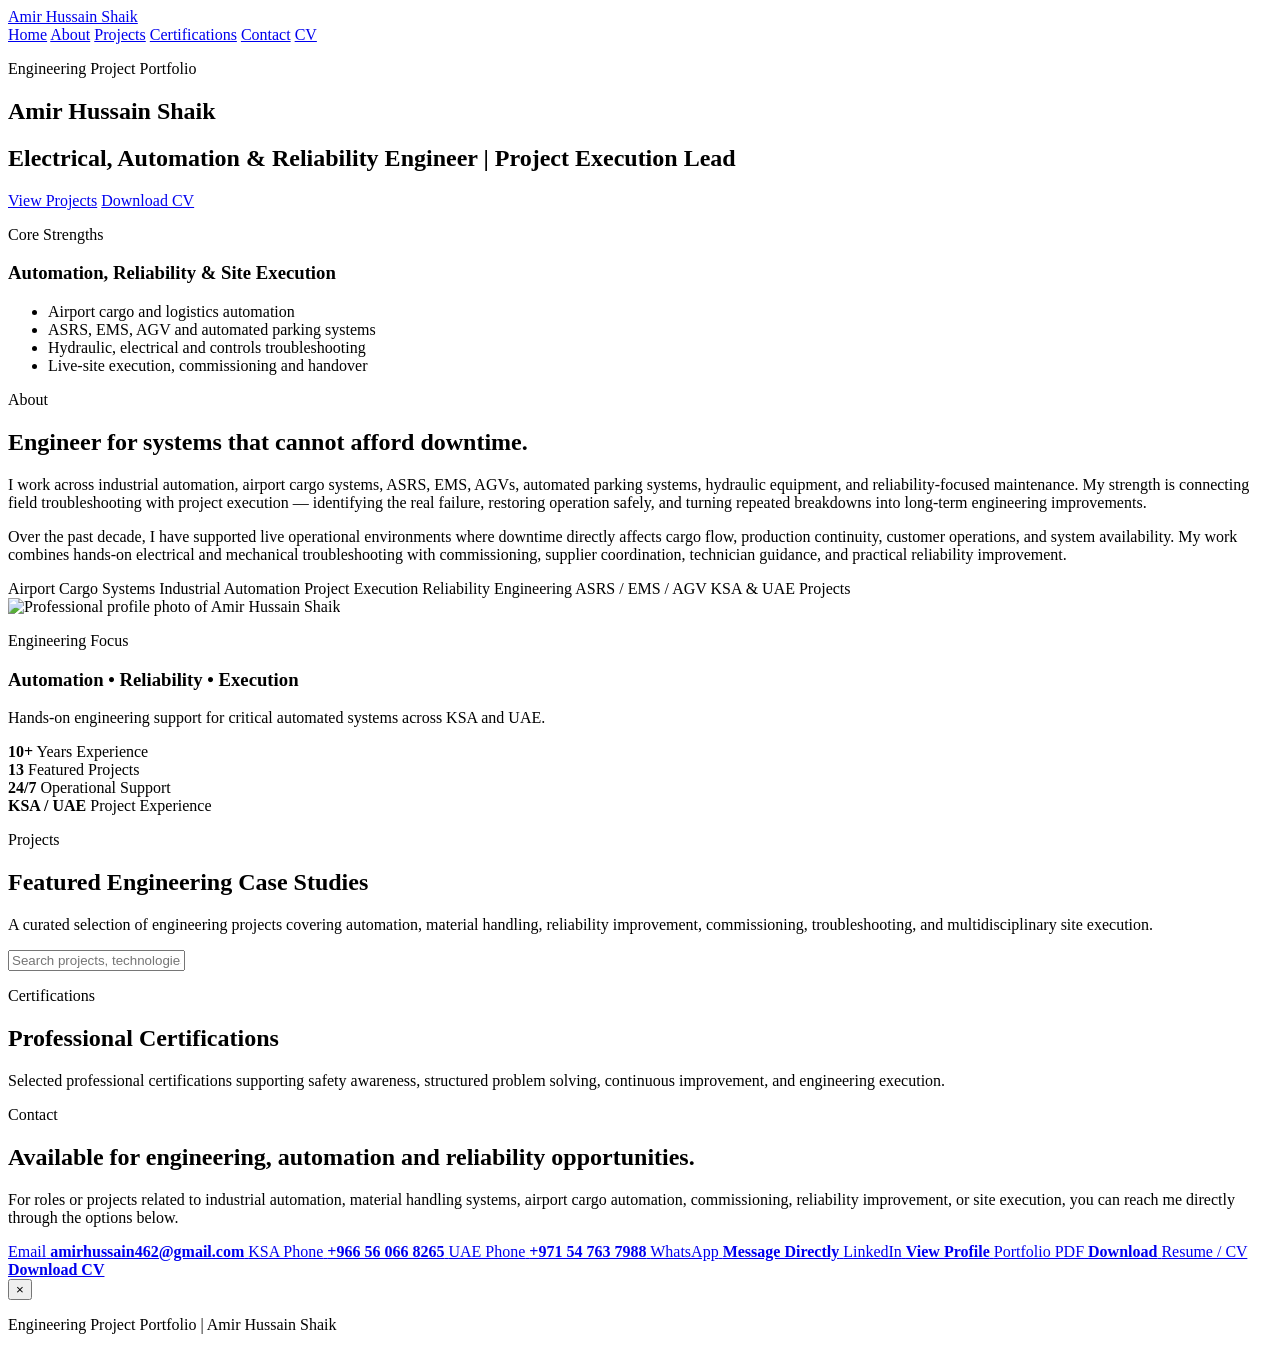
==== commit 412280d6: "Add files via upload" ====
--- a/index.html
+++ b/index.html
@@ -1,367 +1,216 @@
-<!DOCTYPE html>
-<html lang="en">
-<head>
-  <meta charset="UTF-8" />
-  <meta name="viewport" content="width=device-width, initial-scale=1.0" />
-
-  <title>Amir Hussain Shaik | Senior Electrical & Automation Engineer</title>
-
-  <meta name="description" content="Premium engineering portfolio of Amir Hussain Shaik, Senior Electrical & Automation Engineer specializing in industrial automation, material handling systems and maintenance engineering." />
-
-  <!-- Google Fonts -->
-  <link rel="preconnect" href="https://fonts.googleapis.com">
-  <link rel="preconnect" href="https://fonts.gstatic.com" crossorigin>
-
-  <link href="https://fonts.googleapis.com/css2?family=Inter:wght@400;500;600;700;800;900&display=swap" rel="stylesheet">
-
-  <!-- Main CSS -->
-  <link rel="stylesheet" href="assets/css/style.css" />
-
-  <!-- NETLIFY IDENTITY FIX -->
-  <script src="https://identity.netlify.com/v1/netlify-identity-widget.js"></script>
-<!-- GOOGLE ANALYTICS -->
-<script async src="https://www.googletagmanager.com/gtag/js?id=G-WDRWVH7V9F"></script>
-
-<script>
-  window.dataLayer = window.dataLayer || [];
-
-  function gtag() {
-    dataLayer.push(arguments);
-  }
-
-  gtag('js', new Date());
-
-  gtag('config', 'G-WDRWVH7V9F');
-</script>
-</head>
-
-<body>
-
-  <!-- HEADER -->
-  <header class="site-header">
-    <div class="container nav-wrap">
-
-      <a class="brand" href="#home">
-        <span>Amir</span> Hussain
-      </a>
-
-      <button class="menu-btn" aria-label="Open menu">
-        ☰
-      </button>
-
-      <nav class="nav-links">
-        <a href="#about">About</a>
-        <a href="#expertise">Expertise</a>
-        <a href="#projects">Projects</a>
-        <a href="#experience">Experience</a>
-        <a href="#certifications">Certificates</a>
-        <a href="#gallery">Gallery</a>
-        <a href="#contact">Contact</a>
-
-        <!-- ADMIN BUTTON FIX -->
-        <a href="https://zesty-cat-159197.netlify.app/admin/index.html">
-          Admin
-        </a>
-      </nav>
-
-    </div>
-  </header>
-
-  <!-- MAIN -->
-  <main>
-
-    <!-- HERO -->
-    <section id="home" class="hero">
-      <div class="hero-bg"></div>
-
-      <div class="container hero-grid">
-
-        <div class="hero-copy reveal">
-
-          <div class="eyebrow">
-            Engineering Excellence • Site Leadership • Industrial Reliability
-          </div>
-
-          <h1 id="profile-name">
-            Amir Hussain Shaik
-          </h1>
-
-          <h2 id="profile-title">
-            Senior Electrical & Automation Engineer
-          </h2>
-
-          <p id="profile-headline" class="headline"></p>
-          <p id="profile-intro" class="intro"></p>
-
-          <div class="hero-actions">
-            <a class="btn primary" href="#projects">
-              View Projects
-            </a>
-
-            <a class="btn secondary" href="#contact">
-              Contact Me
-            </a>
-
-            <a class="btn ghost"
-               href="https://zesty-cat-159197.netlify.app/admin/index.html">
-              Admin
-            </a>
-          </div>
-
-        </div>
-
-        <div class="hero-card reveal">
-
-          <img
-            id="profile-photo"
-            src="assets/images/formal-profile.jpg"
-            alt="Amir Hussain Shaik professional photo"
-          />
-
-          <div class="photo-caption">
-            Field Leadership + Technical Execution + Client Trust
-          </div>
-
-        </div>
-      </div>
-    </section>
-
-    <!-- ABOUT -->
-    <section id="about" class="section">
-      <div class="container">
-
-        <div class="section-heading reveal">
-          <span>About</span>
-
-          <h2>
-            Built for serious engineering environments.
-          </h2>
-
-          <p id="about-text"></p>
-        </div>
-
-        <div id="stats" class="stats-grid"></div>
-
-      </div>
-    </section>
-
-    <!-- EXPERTISE -->
-    <section id="expertise" class="section alt">
-      <div class="container">
-
-        <div class="section-heading reveal">
-          <span>Core Expertise</span>
-
-          <h2>
-            Where technical skill meets site execution.
-          </h2>
-
-          <p>
-            Focused capabilities that support reliable operations,
-            stronger maintenance performance and successful project delivery.
-          </p>
-        </div>
-
-        <div id="expertise-list" class="cards-grid"></div>
-
-      </div>
-    </section>
-
-    <!-- PROJECTS -->
-    <section id="projects" class="section">
-      <div class="container">
-
-        <div class="section-heading reveal">
-          <span>Featured Projects</span>
-
-          <h2>
-            Practical solutions for real operational challenges.
-          </h2>
-
-          <p>
-            Project stories are presented in challenge–solution–result format
-            to show technical thinking and execution impact.
-          </p>
-        </div>
-
-        <div id="project-list" class="project-grid"></div>
-
-      </div>
-    </section>
-
-    <!-- EXPERIENCE -->
-    <section id="experience" class="section alt">
-      <div class="container">
-
-        <div class="section-heading reveal">
-          <span>Career Journey</span>
-
-          <h2>
-            Progressive hands-on engineering experience.
-          </h2>
-        </div>
-
-        <div id="experience-list" class="timeline"></div>
-
-      </div>
-    </section>
-
-    <!-- CERTIFICATIONS -->
-    <section id="certifications" class="section">
-      <div class="container">
-
-        <div class="section-heading reveal">
-          <span>Certifications</span>
-
-          <h2>
-            Continuous improvement and safety-focused learning.
-          </h2>
-        </div>
-
-        <div id="certification-list" class="cert-grid"></div>
-
-      </div>
-    </section>
-
-    <!-- GALLERY -->
-    <section id="gallery" class="section alt">
-      <div class="container">
-
-        <div class="section-heading reveal">
-          <span>Gallery</span>
-
-          <h2>
-            Engineering environment, systems and site work.
-          </h2>
-
-          <p>
-            Continuous project updates and new engineering milestones will be added here regularly.
-          </p>
-        </div>
-
-        <div id="gallery-list" class="gallery-grid"></div>
-
-      </div>
-    </section>
-
-    <!-- CONTACT -->
-   <section id="contact" class="section contact-section">
-  <div class="container contact-card reveal">
-
-    <span>Contact</span>
-
-    <h2>
-      Let’s build reliable systems and stronger operations.
-    </h2>
-
-    <p>
-      Engineering excellence is not only about solving problems —
-      it is about building trust, reliability, and long-term
-      operational success.
-    </p>
-
-    <p style="margin-top: 15px; font-weight: 500;">
-      Open to leadership roles, technical management positions,
-      project execution opportunities, and high-value engineering
-      projects across GCC and international markets.
-    </p>
-
-    <div class="contact-lines">
-
-  <a
-    id="email-link"
-    href="mailto:amirhussain462@gmail.com"
-  >
-    amirhussain462@gmail.com
-  </a>
-
-  <a
-    id="phone-link"
-    href="tel:+966560668265"
-  >
-    KSA: +966 56 066 8265 | UAE: +971 54 763 7988
-  </a>
-
-  <a
-    id="linkedin-link"
-    href="https://www.linkedin.com/in/amirhussainshaik"
-    target="_blank"
-    rel="noopener"
-  >
-    LinkedIn Profile
-  </a>
-
-  <span id="location-text">
-    Riyadh, Saudi Arabia | Dubai, UAE | Available for KSA & UAE Projects
-  </span>
-
-</div>
-    <!-- EXTRA ACTION BUTTONS -->
-    <div class="hero-actions" style="margin-top: 30px;">
-
-      <!-- WHATSAPP DIRECT -->
-      <a
-        class="btn primary"
-        href="https://wa.me/966560668265"
-        target="_blank"
-      >
-        WhatsApp Direct
-      </a>
-
-      <!-- DOWNLOAD CV -->
-      <a
-        class="btn secondary"
-        href="assets/files/Amir_Hussain_CV.pdf"
-        download
-      >
-        Download Resume
-      </a>
-
-    </div>
-
-  </div>
-</section>
-
-  </main>
-
-  <!-- FOOTER -->
-  <footer>
-    <div class="container">
-      © 2026 Amir Hussain Shaik. Engineering Portfolio.
-    </div>
-  </footer>
-
-  <!-- NETLIFY IDENTITY FINAL FIX -->
-<!-- MAIN JS -->
-<script src="assets/js/script.js"></script>
-
-<!-- NETLIFY IDENTITY FINAL FIX -->
-<script>
-  document.addEventListener("DOMContentLoaded", function () {
-    if (window.netlifyIdentity) {
-      window.netlifyIdentity.init();
-
-      setTimeout(function () {
-        const hash = window.location.hash;
-
-        if (hash && hash.includes("recovery_token")) {
-          window.netlifyIdentity.open("recovery");
-        }
-
-        if (hash && (
-          hash.includes("confirmation_token") ||
-          hash.includes("invite_token")
-        )) {
-          window.netlifyIdentity.open("signup");
-        }
-      }, 1000);
-
-      window.netlifyIdentity.on("login", function () {
-        window.location.href =
-          "https://zesty-cat-159197.netlify.app/admin/index.html";
-      });
-    }
-  });
-</script>
-</body>
-</html>
+<!DOCTYPE html>
+<html lang="en">
+<head>
+  <meta charset="UTF-8" />
+  <meta name="viewport" content="width=device-width, initial-scale=1.0" />
+  <title>Amir Hussain Shaik | Engineering Portfolio</title>
+  <link rel="stylesheet" href="assets/css/style.css" />
+</head>
+
+<body>
+
+<header class="site-header">
+  <nav class="navbar">
+    <a href="#home" class="logo">Amir Hussain Shaik</a>
+
+    <div class="nav-links">
+      <a href="#home">Home</a>
+      <a href="#about">About</a>
+      <a href="#projects">Projects</a>
+      <a href="#certifications">Certifications</a>
+      <a href="#contact">Contact</a>
+      <a id="navCvLink" href="documents/Amir_Hussain_CV.pdf" target="_blank">CV</a>
+    </div>
+  </nav>
+</header>
+
+<main>
+
+  <section id="home" class="home-hero">
+    <div class="hero-overlay"></div>
+
+    <div class="hero-content hero-split">
+      <div class="hero-main">
+        <p class="eyebrow">Engineering Project Portfolio</p>
+        <h1 id="profileName">Amir Hussain Shaik</h1>
+        <h2 id="profileTitle">Electrical, Automation & Reliability Engineer | Project Execution Lead</h2>
+        <p id="profileSubtitle" class="hero-subtitle"></p>
+
+        <div class="hero-actions">
+          <a href="#projects" class="primary-btn">View Projects</a>
+          <a id="resumeBtn" href="#" target="_blank" class="secondary-btn">Download CV</a>
+        </div>
+      </div>
+
+      <aside class="hero-panel">
+        <p class="panel-label">Core Strengths</p>
+        <h3>Automation, Reliability & Site Execution</h3>
+
+        <ul>
+          <li>Airport cargo and logistics automation</li>
+          <li>ASRS, EMS, AGV and automated parking systems</li>
+          <li>Hydraulic, electrical and controls troubleshooting</li>
+          <li>Live-site execution, commissioning and handover</li>
+        </ul>
+      </aside>
+    </div>
+  </section>
+
+  <section id="about" class="section-block about-section">
+    <div class="about-layout">
+      <div class="about-text">
+        <p class="eyebrow">About</p>
+        <h2>Engineer for systems that cannot afford downtime.</h2>
+
+        <p class="section-lead">
+          I work across industrial automation, airport cargo systems, ASRS, EMS, AGVs,
+          automated parking systems, hydraulic equipment, and reliability-focused maintenance.
+          My strength is connecting field troubleshooting with project execution — identifying
+          the real failure, restoring operation safely, and turning repeated breakdowns into
+          long-term engineering improvements.
+        </p>
+
+        <p class="about-story">
+          Over the past decade, I have supported live operational environments where downtime directly affects
+          cargo flow, production continuity, customer operations, and system availability. My work combines
+          hands-on electrical and mechanical troubleshooting with commissioning, supplier coordination,
+          technician guidance, and practical reliability improvement.
+        </p>
+
+        <div class="about-highlights">
+          <span>Airport Cargo Systems</span>
+          <span>Industrial Automation</span>
+          <span>Project Execution</span>
+          <span>Reliability Engineering</span>
+          <span>ASRS / EMS / AGV</span>
+          <span>KSA & UAE Projects</span>
+        </div>
+      </div>
+
+      <aside class="about-photo-card">
+        <img src="assets/images/formal-profile.jpg" alt="Professional profile photo of Amir Hussain Shaik" />
+        <p class="profile-label">Engineering Focus</p>
+        <h3>Automation • Reliability • Execution</h3>
+        <p>Hands-on engineering support for critical automated systems across KSA and UAE.</p>
+      </aside>
+    </div>
+
+    <div class="stats-grid">
+      <div>
+        <strong>10+</strong>
+        <span>Years Experience</span>
+      </div>
+
+      <div>
+        <strong>13</strong>
+        <span>Featured Projects</span>
+      </div>
+
+      <div>
+        <strong>24/7</strong>
+        <span>Operational Support</span>
+      </div>
+
+      <div>
+        <strong>KSA / UAE</strong>
+        <span>Project Experience</span>
+      </div>
+    </div>
+  </section>
+
+  <section id="projects" class="section-block">
+    <p class="eyebrow">Projects</p>
+    <h2>Featured Engineering Case Studies</h2>
+
+    <p class="section-lead">
+      A curated selection of engineering projects covering automation, material handling,
+      reliability improvement, commissioning, troubleshooting, and multidisciplinary site execution.
+    </p>
+
+    <div class="project-controls">
+      <input type="text" id="projectSearch" placeholder="Search projects, technologies, systems..." />
+      <div id="filterChips" class="filter-chips"></div>
+    </div>
+
+    <section id="projectsGrid" class="projects-grid"></section>
+  </section>
+
+  <section id="certifications" class="section-block">
+    <p class="eyebrow">Certifications</p>
+    <h2>Professional Certifications</h2>
+
+    <p class="section-lead">
+      Selected professional certifications supporting safety awareness, structured problem solving,
+      continuous improvement, and engineering execution.
+    </p>
+
+    <div id="certificationsGrid" class="cert-grid"></div>
+  </section>
+
+  <section id="contact" class="section-block contact-section">
+    <p class="eyebrow">Contact</p>
+    <h2>Available for engineering, automation and reliability opportunities.</h2>
+
+    <p class="section-lead">
+      For roles or projects related to industrial automation, material handling systems,
+      airport cargo automation, commissioning, reliability improvement, or site execution,
+      you can reach me directly through the options below.
+    </p>
+
+    <div class="contact-grid">
+      <a id="emailLink" href="#" class="contact-card">
+        <span>Email</span>
+        <strong>amirhussain462@gmail.com</strong>
+      </a>
+
+      <a href="tel:+966560668265" class="contact-card">
+        <span>KSA Phone</span>
+        <strong>+966 56 066 8265</strong>
+      </a>
+
+      <a href="tel:+971547637988" class="contact-card">
+        <span>UAE Phone</span>
+        <strong>+971 54 763 7988</strong>
+      </a>
+
+      <a id="whatsappLink" href="#" target="_blank" class="contact-card">
+        <span>WhatsApp</span>
+        <strong>Message Directly</strong>
+      </a>
+
+      <a id="linkedinLink" href="#" target="_blank" class="contact-card">
+        <span>LinkedIn</span>
+        <strong>View Profile</strong>
+      </a>
+
+      <a id="portfolioBtn" href="#" target="_blank" class="contact-card">
+        <span>Portfolio PDF</span>
+        <strong>Download</strong>
+      </a>
+
+      <a id="resumeContactBtn" href="#" target="_blank" class="contact-card">
+        <span>Resume / CV</span>
+        <strong>Download CV</strong>
+      </a>
+    </div>
+  </section>
+
+</main>
+
+<div id="projectModal" class="project-modal">
+  <div class="modal-content">
+    <button id="closeModal" class="close-btn">&times;</button>
+    <div id="modalBody"></div>
+  </div>
+</div>
+
+<footer class="site-footer">
+  <p>Engineering Project Portfolio | Amir Hussain Shaik</p>
+</footer>
+
+<script src="assets/js/profileData.js"></script>
+<script src="assets/js/projectData.js"></script>
+<script src="assets/js/main.js"></script>
+
+</body>
+</html>
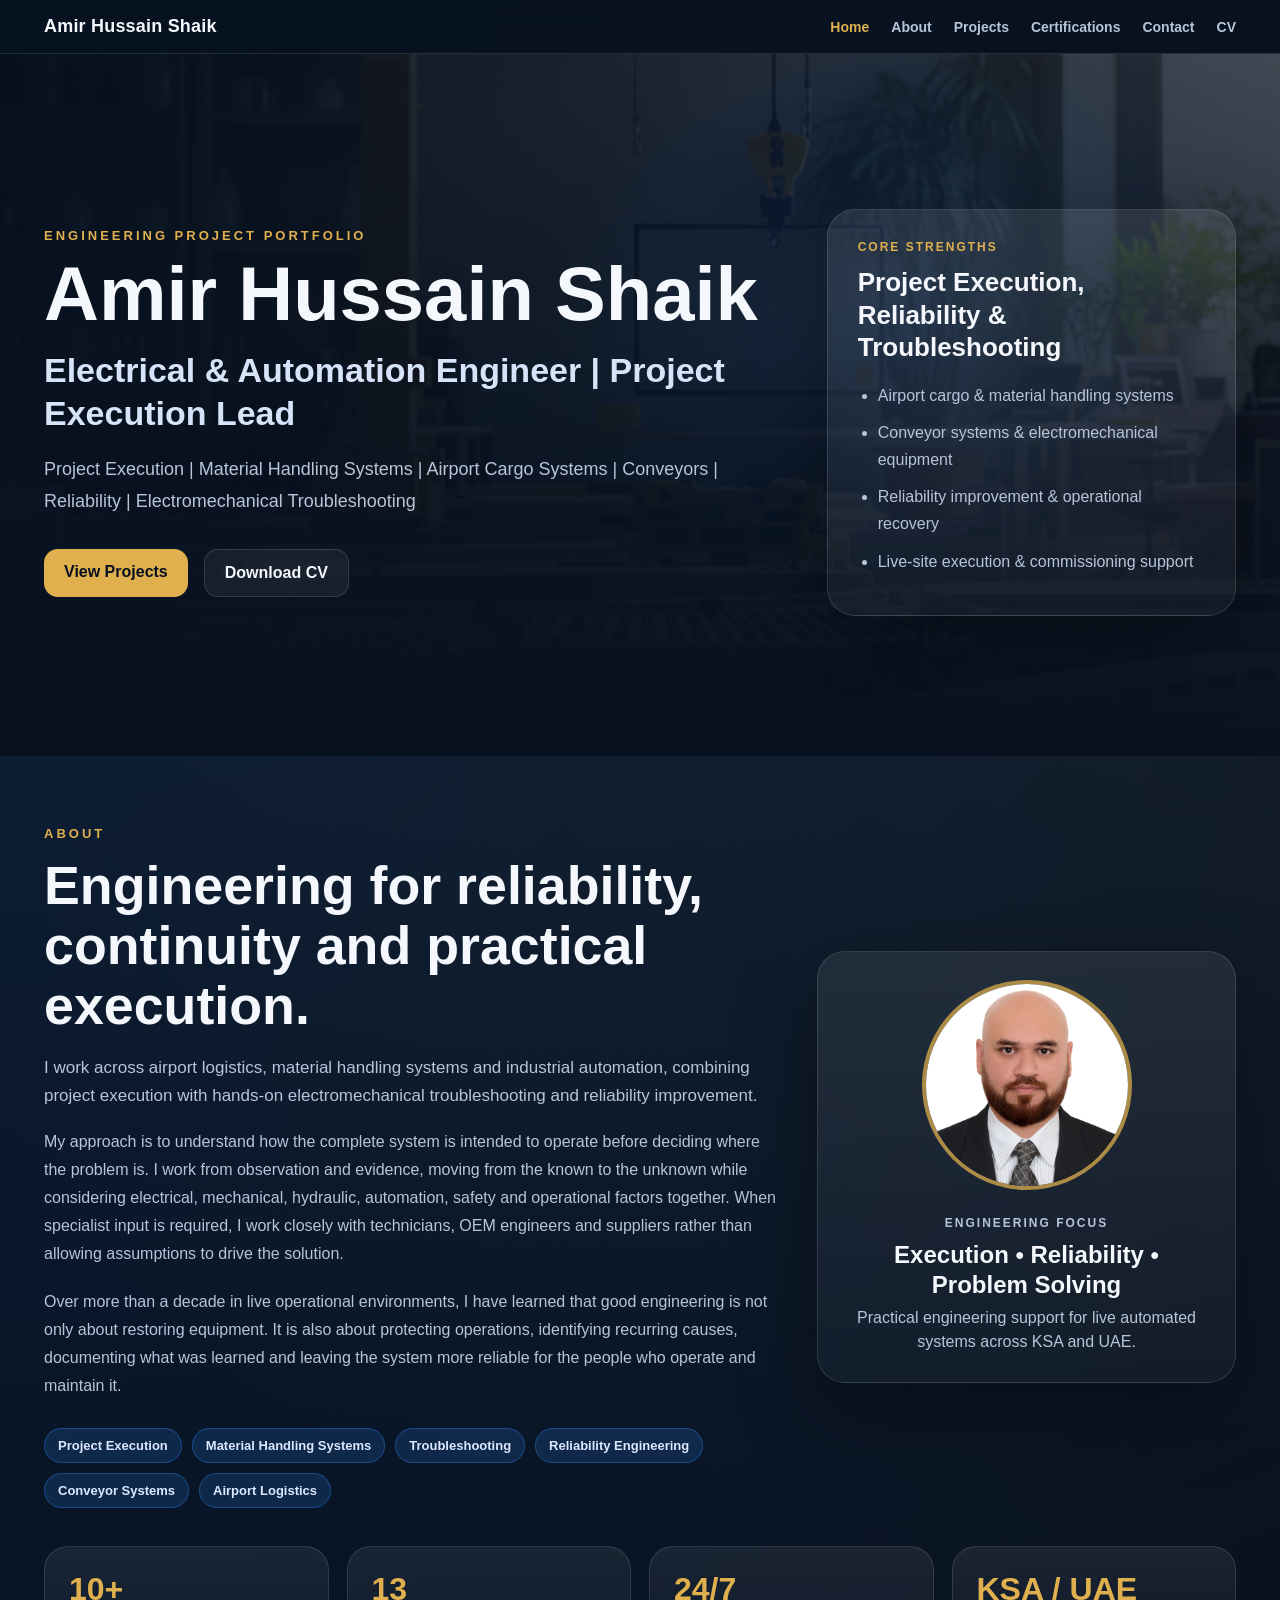
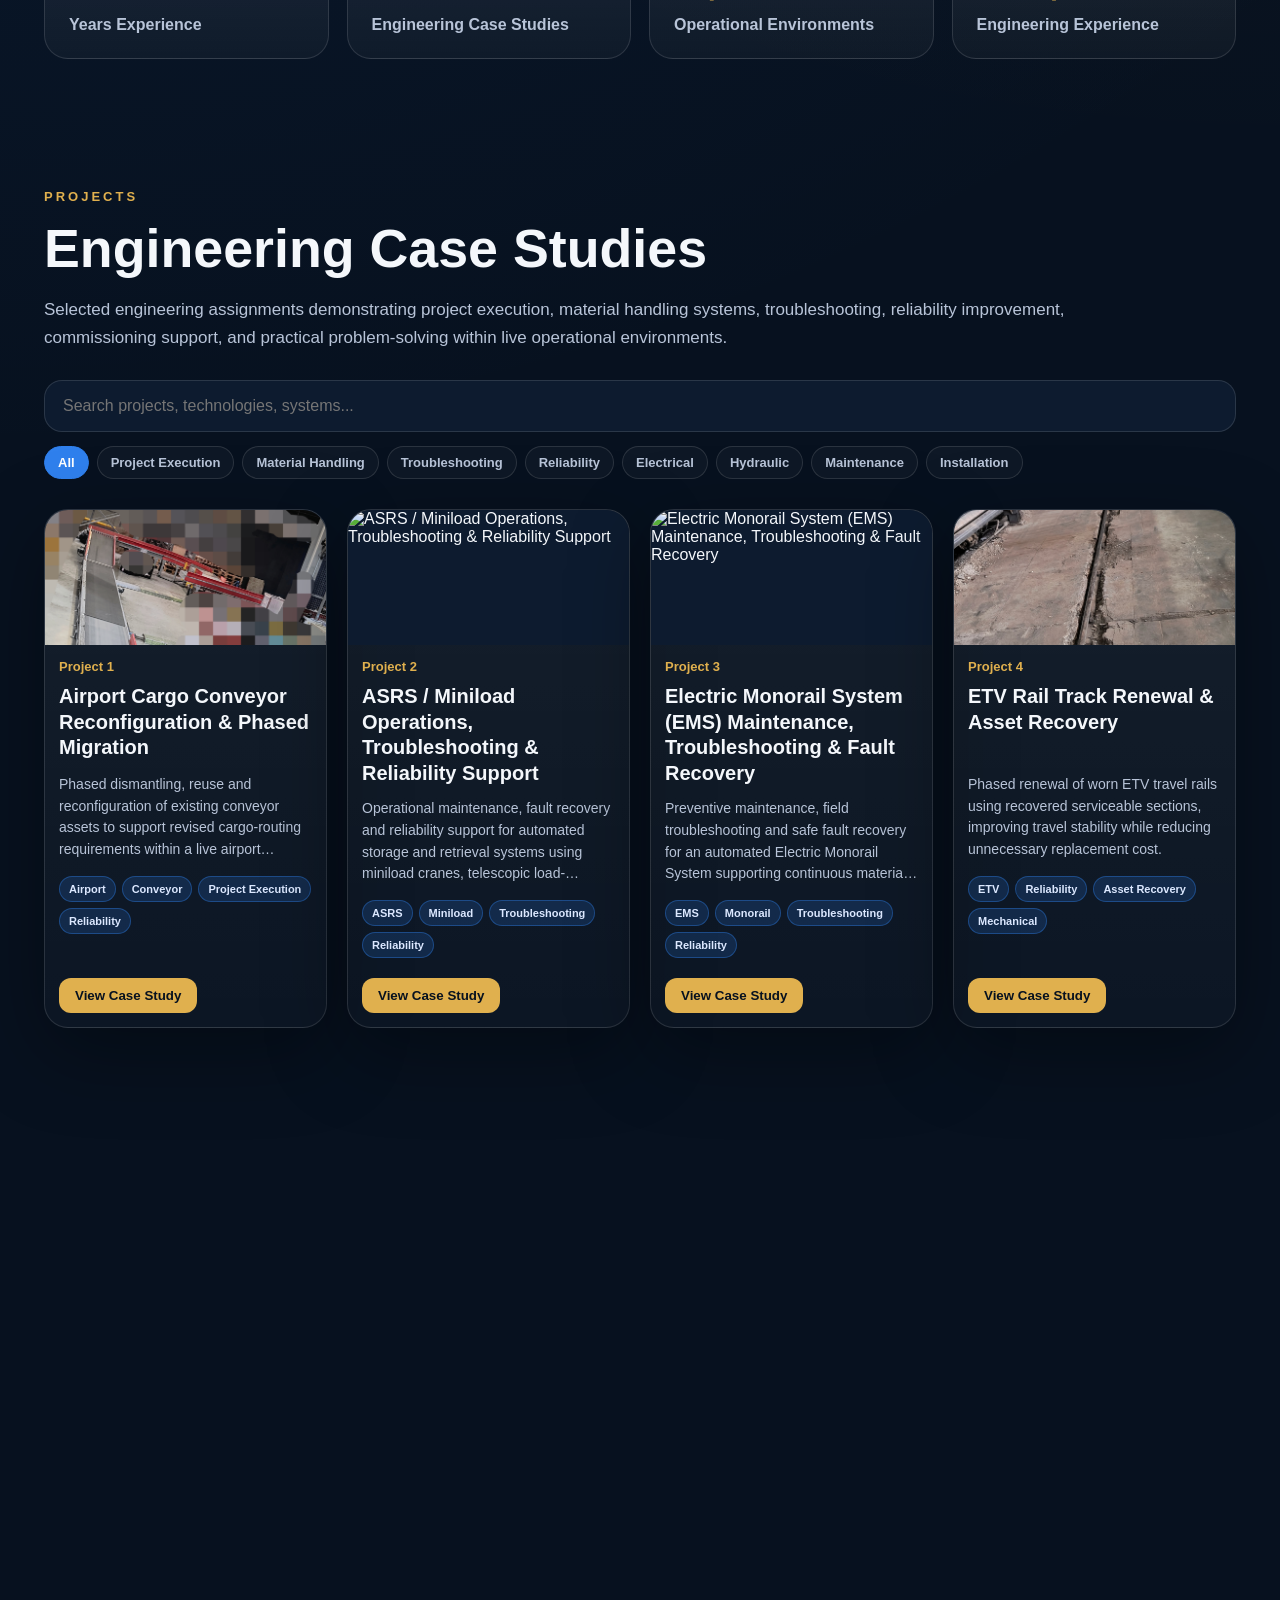
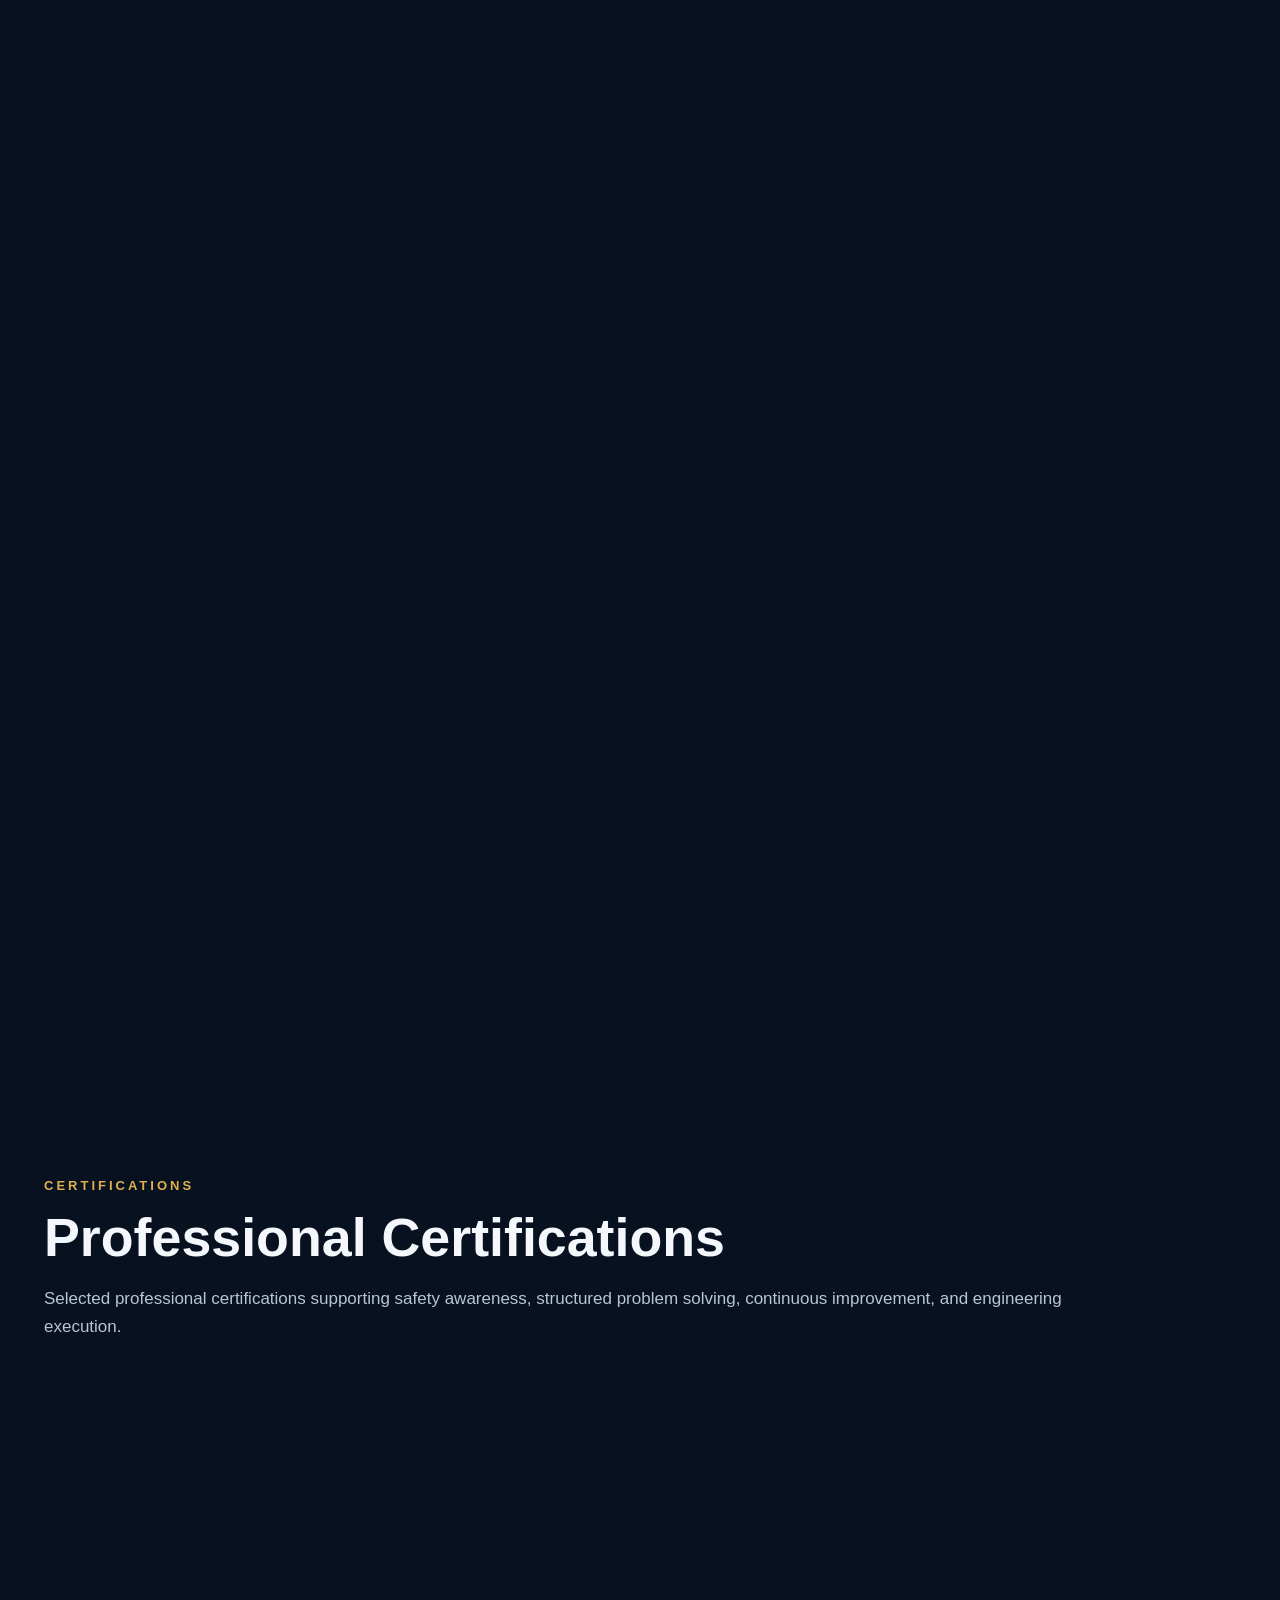
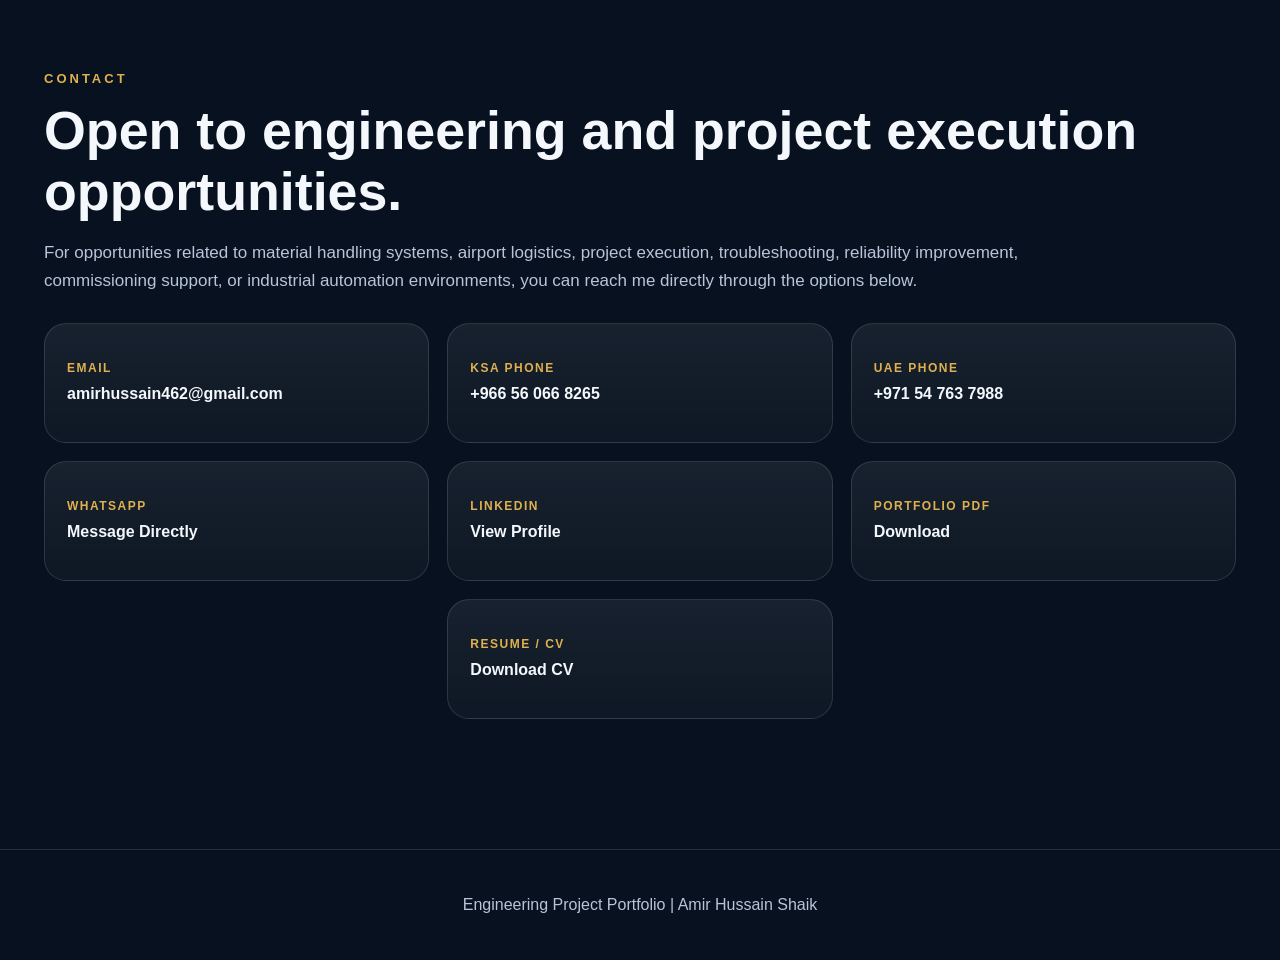
==== commit af3b2b37: "Update index.html" ====
--- a/index.html
+++ b/index.html
@@ -43,89 +43,97 @@
       </div>
 
       <aside class="hero-panel">
-        <p class="panel-label">Core Strengths</p>
-        <h3>Automation, Reliability & Site Execution</h3>
-
-        <ul>
-          <li>Airport cargo and logistics automation</li>
-          <li>ASRS, EMS, AGV and automated parking systems</li>
-          <li>Hydraulic, electrical and controls troubleshooting</li>
-          <li>Live-site execution, commissioning and handover</li>
-        </ul>
-      </aside>
+  <p class="panel-label">Core Strengths</p>
+  <h3>Project Execution, Reliability & Troubleshooting</h3>
+
+  <ul>
+    <li>Airport cargo & material handling systems</li>
+    <li>Conveyor systems & electromechanical equipment</li>
+    <li>Reliability improvement & operational recovery</li>
+    <li>Live-site execution & commissioning support</li>
+  </ul>
+</aside>
     </div>
   </section>
 
   <section id="about" class="section-block about-section">
-    <div class="about-layout">
-      <div class="about-text">
-        <p class="eyebrow">About</p>
-        <h2>Engineer for systems that cannot afford downtime.</h2>
-
-        <p class="section-lead">
-          I work across industrial automation, airport cargo systems, ASRS, EMS, AGVs,
-          automated parking systems, hydraulic equipment, and reliability-focused maintenance.
-          My strength is connecting field troubleshooting with project execution — identifying
-          the real failure, restoring operation safely, and turning repeated breakdowns into
-          long-term engineering improvements.
-        </p>
-
-        <p class="about-story">
-          Over the past decade, I have supported live operational environments where downtime directly affects
-          cargo flow, production continuity, customer operations, and system availability. My work combines
-          hands-on electrical and mechanical troubleshooting with commissioning, supplier coordination,
-          technician guidance, and practical reliability improvement.
-        </p>
-
-        <div class="about-highlights">
-          <span>Airport Cargo Systems</span>
-          <span>Industrial Automation</span>
-          <span>Project Execution</span>
-          <span>Reliability Engineering</span>
-          <span>ASRS / EMS / AGV</span>
-          <span>KSA & UAE Projects</span>
-        </div>
+  <div class="about-layout">
+    <div class="about-text">
+      <p class="eyebrow">About</p>
+      <h2>Engineering for reliability, continuity and practical execution.</h2>
+
+      <p class="section-lead">
+        I work across airport logistics, material handling systems and industrial automation,
+        combining project execution with hands-on electromechanical troubleshooting and
+        reliability improvement.
+      </p>
+
+      <p class="about-story">
+        My approach is to understand how the complete system is intended to operate before
+        deciding where the problem is. I work from observation and evidence, moving from the
+        known to the unknown while considering electrical, mechanical, hydraulic, automation,
+        safety and operational factors together. When specialist input is required, I work
+        closely with technicians, OEM engineers and suppliers rather than allowing assumptions
+        to drive the solution.
+      </p>
+
+      <p class="about-story">
+        Over more than a decade in live operational environments, I have learned that good
+        engineering is not only about restoring equipment. It is also about protecting
+        operations, identifying recurring causes, documenting what was learned and leaving
+        the system more reliable for the people who operate and maintain it.
+      </p>
+
+      <div class="about-highlights">
+        <span>Project Execution</span>
+        <span>Material Handling Systems</span>
+        <span>Troubleshooting</span>
+        <span>Reliability Engineering</span>
+        <span>Conveyor Systems</span>
+        <span>Airport Logistics</span>
       </div>
-
-      <aside class="about-photo-card">
-        <img src="assets/images/formal-profile.jpg" alt="Professional profile photo of Amir Hussain Shaik" />
-        <p class="profile-label">Engineering Focus</p>
-        <h3>Automation • Reliability • Execution</h3>
-        <p>Hands-on engineering support for critical automated systems across KSA and UAE.</p>
-      </aside>
-    </div>
-
-    <div class="stats-grid">
-      <div>
-        <strong>10+</strong>
-        <span>Years Experience</span>
-      </div>
-
-      <div>
-        <strong>13</strong>
-        <span>Featured Projects</span>
-      </div>
-
-      <div>
-        <strong>24/7</strong>
-        <span>Operational Support</span>
-      </div>
-
-      <div>
-        <strong>KSA / UAE</strong>
-        <span>Project Experience</span>
-      </div>
-    </div>
-  </section>
+    </div>
+
+    <aside class="about-photo-card">
+      <img src="assets/images/formal-profile.jpg" alt="Professional profile photo of Amir Hussain Shaik" />
+      <p class="profile-label">Engineering Focus</p>
+      <h3>Execution • Reliability • Problem Solving</h3>
+      <p>Practical engineering support for live automated systems across KSA and UAE.</p>
+    </aside>
+  </div>
+
+  <div class="stats-grid">
+    <div>
+      <strong>10+</strong>
+      <span>Years Experience</span>
+    </div>
+
+    <div>
+      <strong>13</strong>
+      <span>Engineering Case Studies</span>
+    </div>
+
+    <div>
+      <strong>24/7</strong>
+      <span>Operational Environments</span>
+    </div>
+
+    <div>
+      <strong>KSA / UAE</strong>
+      <span>Engineering Experience</span>
+    </div>
+  </div>
+</section>
 
   <section id="projects" class="section-block">
-    <p class="eyebrow">Projects</p>
-    <h2>Featured Engineering Case Studies</h2>
-
-    <p class="section-lead">
-      A curated selection of engineering projects covering automation, material handling,
-      reliability improvement, commissioning, troubleshooting, and multidisciplinary site execution.
-    </p>
+  <p class="eyebrow">Projects</p>
+  <h2>Engineering Case Studies</h2>
+
+  <p class="section-lead">
+    Selected engineering assignments demonstrating project execution, material handling systems,
+    troubleshooting, reliability improvement, commissioning support, and practical problem-solving
+    within live operational environments.
+  </p>
 
     <div class="project-controls">
       <input type="text" id="projectSearch" placeholder="Search projects, technologies, systems..." />
@@ -148,14 +156,14 @@
   </section>
 
   <section id="contact" class="section-block contact-section">
-    <p class="eyebrow">Contact</p>
-    <h2>Available for engineering, automation and reliability opportunities.</h2>
-
-    <p class="section-lead">
-      For roles or projects related to industrial automation, material handling systems,
-      airport cargo automation, commissioning, reliability improvement, or site execution,
-      you can reach me directly through the options below.
-    </p>
+  <p class="eyebrow">Contact</p>
+  <h2>Open to engineering and project execution opportunities.</h2>
+
+  <p class="section-lead">
+    For opportunities related to material handling systems, airport logistics,
+    project execution, troubleshooting, reliability improvement, commissioning support,
+    or industrial automation environments, you can reach me directly through the options below.
+  </p>
 
     <div class="contact-grid">
       <a id="emailLink" href="#" class="contact-card">
@@ -213,4 +221,4 @@
 <script src="assets/js/main.js"></script>
 
 </body>
-</html>+</html>
--- a/assets/css/style.css
+++ b/assets/css/style.css
@@ -0,0 +1,1091 @@
+:root {
+  --bg: #07111f;
+  --bg-soft: #0d1b2f;
+  --bg-card: #101f33;
+  --text: #f4f7fb;
+  --muted: #b8c4d8;
+  --soft: #d7e3f8;
+  --accent: #2f80ed;
+  --accent-soft: rgba(47, 128, 237, 0.18);
+  --gold: #e0b04e;
+  --gold-soft: rgba(224, 176, 78, 0.14);
+  --border: rgba(255, 255, 255, 0.12);
+  --shadow: 0 24px 80px rgba(0, 0, 0, 0.35);
+  --radius: 24px;
+}
+
+* {
+  box-sizing: border-box;
+}
+
+html {
+  scroll-behavior: smooth;
+}
+
+body {
+  margin: 0;
+  font-family: Arial, Helvetica, sans-serif;
+  background:
+    radial-gradient(circle at top left, rgba(47, 128, 237, 0.14), transparent 35%),
+    radial-gradient(circle at top right, rgba(224, 176, 78, 0.08), transparent 30%),
+    var(--bg);
+  color: var(--text);
+}
+
+a {
+  color: inherit;
+}
+
+/* HEADER */
+
+.site-header {
+  position: sticky;
+  top: 0;
+  z-index: 80;
+  background: rgba(7, 17, 31, 0.9);
+  backdrop-filter: blur(18px);
+  border-bottom: 1px solid var(--border);
+}
+
+.navbar {
+  max-width: 1240px;
+  margin: auto;
+  padding: 16px 24px;
+  display: flex;
+  justify-content: space-between;
+  align-items: center;
+}
+
+.logo {
+  text-decoration: none;
+  color: var(--text);
+  font-weight: 800;
+  letter-spacing: 0.2px;
+  font-size: 18px;
+}
+
+.nav-links {
+  display: flex;
+  gap: 22px;
+  align-items: center;
+}
+
+.nav-links a {
+  color: var(--muted);
+  text-decoration: none;
+  font-weight: 700;
+  font-size: 14px;
+  transition: 0.2s ease;
+}
+
+.nav-links a:hover,
+.nav-links a.active {
+  color: var(--gold);
+}
+
+/* HERO */
+
+.home-hero {
+  position: relative;
+  min-height: 78vh;
+  display: flex;
+  align-items: center;
+  overflow: hidden;
+  background:
+    linear-gradient(90deg, rgba(7, 17, 31, 0.96), rgba(7, 17, 31, 0.74)),
+    url("../images/header-bg.jpg") center/cover no-repeat;
+}
+
+.hero-overlay {
+  position: absolute;
+  inset: 0;
+  background:
+    linear-gradient(180deg, rgba(7, 17, 31, 0.1), var(--bg)),
+    radial-gradient(circle at 70% 40%, rgba(47, 128, 237, 0.2), transparent 35%);
+}
+
+.hero-content {
+  position: relative;
+  z-index: 2;
+  max-width: 1240px;
+  margin: auto;
+  padding: 85px 24px 70px;
+  width: 100%;
+}
+
+.hero-split {
+  display: grid;
+  grid-template-columns: 1.35fr 0.75fr;
+  gap: 46px;
+  align-items: center;
+}
+
+.hero-main {
+  max-width: 850px;
+}
+
+.eyebrow {
+  margin: 0 0 14px;
+  color: var(--gold);
+  text-transform: uppercase;
+  letter-spacing: 3px;
+  font-size: 13px;
+  font-weight: 900;
+}
+
+.home-hero h1 {
+  font-size: clamp(46px, 6vw, 76px);
+  line-height: 0.98;
+  margin: 0 0 18px;
+  max-width: 760px;
+}
+
+.home-hero h2 {
+  font-size: clamp(24px, 3vw, 34px);
+  line-height: 1.25;
+  margin: 0 0 20px;
+  color: var(--soft);
+  max-width: 850px;
+}
+
+.hero-subtitle {
+  max-width: 820px;
+  color: var(--muted);
+  font-size: 18px;
+  line-height: 1.75;
+}
+
+.hero-actions {
+  display: flex;
+  flex-wrap: wrap;
+  gap: 16px;
+  margin-top: 32px;
+}
+
+.primary-btn,
+.secondary-btn {
+  text-decoration: none;
+  padding: 14px 20px;
+  border-radius: 14px;
+  font-weight: 900;
+  transition: 0.25s ease;
+}
+
+.primary-btn {
+  background: var(--gold);
+  color: #07111f;
+}
+
+.secondary-btn {
+  border: 1px solid var(--border);
+  color: var(--text);
+  background: rgba(255, 255, 255, 0.06);
+}
+
+.primary-btn:hover,
+.secondary-btn:hover {
+  transform: translateY(-3px);
+}
+
+.hero-panel {
+  background: linear-gradient(180deg, rgba(255,255,255,0.09), rgba(255,255,255,0.035));
+  border: 1px solid var(--border);
+  border-radius: 28px;
+  padding: 30px;
+  box-shadow: var(--shadow);
+}
+
+.panel-label,
+.profile-label {
+  color: var(--gold);
+  text-transform: uppercase;
+  letter-spacing: 2px;
+  font-size: 12px;
+  font-weight: 900;
+  margin: 0 0 12px;
+}
+
+.hero-panel h3 {
+  margin: 0 0 18px;
+  font-size: 26px;
+  line-height: 1.25;
+}
+
+.hero-panel ul {
+  margin: 0;
+  padding-left: 20px;
+}
+
+.hero-panel li {
+  color: var(--muted);
+  line-height: 1.7;
+  margin-bottom: 10px;
+}
+
+/* GENERAL SECTIONS */
+
+.section-block {
+  max-width: 1240px;
+  margin: auto;
+  padding: 65px 24px;
+}
+
+.section-block h2 {
+  font-size: clamp(34px, 4.2vw, 56px);
+  line-height: 1.12;
+  margin: 0 0 18px;
+  max-width: 1100px;
+}
+
+.section-lead {
+  color: var(--muted);
+  max-width: 1050px;
+  font-size: 17px;
+  line-height: 1.65;
+  margin: 0 0 26px;
+  text-align: left;
+}
+
+/* ABOUT */
+
+.about-section {
+  padding-top: 70px;
+}
+
+.about-layout {
+  display: grid;
+  grid-template-columns: 1.4fr 0.8fr;
+  gap: 40px;
+  align-items: center;
+}
+
+.about-text {
+  max-width: 100%;
+  text-align: left;
+}
+
+.about-story {
+  color: var(--muted);
+  line-height: 1.75;
+  font-size: 16px;
+  max-width: 100%;
+  margin: -8px 0 28px;
+}
+
+.about-highlights {
+  display: flex;
+  flex-wrap: wrap;
+  gap: 10px;
+}
+
+.about-highlights span {
+  background: var(--accent-soft);
+  border: 1px solid rgba(47, 128, 237, 0.38);
+  color: #dce8ff;
+  padding: 9px 13px;
+  border-radius: 999px;
+  font-size: 13px;
+  font-weight: 800;
+}
+
+.about-photo-card {
+  background: linear-gradient(180deg, rgba(255,255,255,0.08), rgba(255,255,255,0.03));
+  border: 1px solid var(--border);
+  border-radius: 28px;
+  padding: 28px;
+  text-align: center;
+  box-shadow: var(--shadow);
+}
+
+.about-photo-card img {
+  width: 210px;
+  height: 210px;
+  object-fit: cover;
+  border-radius: 50%;
+  border: 4px solid rgba(224, 176, 78, 0.75);
+  margin-bottom: 20px;
+  background: var(--bg-soft);
+}
+
+.about-photo-card h3 {
+  margin: 8px 0 6px;
+  font-size: 24px;
+  line-height: 1.25;
+}
+
+.about-photo-card p {
+  margin: 0;
+  color: var(--muted);
+  line-height: 1.5;
+}
+
+.stats-grid {
+  display: grid;
+  grid-template-columns: repeat(4, 1fr);
+  gap: 18px;
+  margin-top: 38px;
+}
+
+.stats-grid div {
+  background: linear-gradient(180deg, rgba(255,255,255,0.07), rgba(255,255,255,0.03));
+  border: 1px solid var(--border);
+  border-radius: var(--radius);
+  padding: 24px;
+}
+
+.stats-grid strong {
+  display: block;
+  color: var(--gold);
+  font-size: 32px;
+  margin-bottom: 8px;
+}
+
+.stats-grid span {
+  color: var(--muted);
+  font-weight: 700;
+}
+
+/* PROJECT CONTROLS */
+
+.project-controls {
+  margin: 28px 0 30px;
+}
+
+#projectSearch {
+  width: 100%;
+  padding: 16px 18px;
+  border-radius: 18px;
+  border: 1px solid var(--border);
+  background: var(--bg-soft);
+  color: var(--text);
+  outline: none;
+  font-size: 16px;
+}
+
+#projectSearch:focus {
+  border-color: rgba(47, 128, 237, 0.75);
+  box-shadow: 0 0 0 4px rgba(47, 128, 237, 0.12);
+}
+
+.filter-chips {
+  display: flex;
+  flex-wrap: wrap;
+  gap: 8px;
+  margin-top: 14px;
+}
+
+.chip {
+  border: 1px solid var(--border);
+  background: rgba(255,255,255,0.03);
+  color: var(--muted);
+  padding: 8px 13px;
+  border-radius: 999px;
+  cursor: pointer;
+  font-weight: 800;
+  font-size: 13px;
+  transition: 0.2s ease;
+}
+
+.chip.active,
+.chip:hover {
+  background: var(--accent);
+  border-color: var(--accent);
+  color: white;
+}
+
+/* PROJECT CARDS */
+
+.projects-grid {
+  display: grid;
+  grid-template-columns: repeat(4, 1fr);
+  gap: 20px;
+  align-items: stretch;
+  margin-top: 20px;
+}
+
+.project-card {
+  background: linear-gradient(
+    180deg,
+    rgba(255, 255, 255, 0.06),
+    rgba(255, 255, 255, 0.025)
+  );
+  border: 1px solid var(--border);
+  border-radius: var(--radius);
+  overflow: hidden;
+  box-shadow: var(--shadow);
+  transition: 0.25s ease;
+  display: flex;
+  flex-direction: column;
+  height: 100%;
+  min-height: 430px;
+}
+
+.project-card:hover {
+  transform: translateY(-8px);
+  border-color: rgba(47, 128, 237, 0.7);
+}
+
+.project-image-wrap {
+  height: 135px;
+  overflow: hidden;
+  background: var(--bg-soft);
+}
+
+.project-image {
+  width: 100%;
+  height: 100%;
+  object-fit: cover;
+  transition: 0.35s ease;
+}
+
+.project-card:hover .project-image {
+  transform: scale(1.05);
+}
+
+.project-card-content {
+  padding: 14px;
+  display: flex;
+  flex-direction: column;
+  flex: 1;
+}
+
+.project-number {
+  color: var(--gold);
+  font-size: 13px;
+  font-weight: 900;
+  margin-bottom: 10px;
+}
+
+.project-card h3 {
+  font-size: 20px;
+  line-height: 1.28;
+  margin: 0 0 12px;
+  min-height: 78px;
+  display: flex;
+  align-items: flex-start;
+}
+
+.project-card p {
+  color: var(--muted);
+  font-size: 14px;
+  line-height: 1.55;
+  margin: 0;
+  min-height: 88px;
+  text-align: left;
+
+  display: -webkit-box;
+  -webkit-line-clamp: 4;
+  -webkit-box-orient: vertical;
+  overflow: hidden;
+}
+
+.project-tags {
+  display: flex;
+  flex-wrap: wrap;
+  gap: 6px;
+  margin: 14px 0;
+  min-height: 64px;
+  align-content: flex-start;
+}
+
+.project-tags span {
+  font-size: 11px;
+  color: #dce8ff;
+  background: var(--accent-soft);
+  border: 1px solid rgba(47, 128, 237, 0.38);
+  padding: 6px 9px;
+  border-radius: 999px;
+  font-weight: 700;
+}
+
+.project-btn {
+  margin-top: auto;
+  width: fit-content;
+  border: none;
+  background: var(--gold);
+  color: #07111f;
+  font-weight: 900;
+  padding: 10px 16px;
+  border-radius: 12px;
+  cursor: pointer;
+  transition: 0.25s ease;
+}
+
+.project-btn:hover {
+  transform: translateY(-2px);
+  filter: brightness(1.08);
+}
+
+/* CERTIFICATIONS */
+
+.cert-grid {
+  display: grid;
+  grid-template-columns: repeat(2, 1fr);
+  gap: 22px;
+  margin-top: 30px;
+}
+
+.cert-card {
+  text-decoration: none;
+  background: linear-gradient(180deg, rgba(224,176,78,0.14), rgba(255,255,255,0.03));
+  border: 1px solid var(--border);
+  border-radius: var(--radius);
+  padding: 28px;
+  transition: 0.25s ease;
+  min-height: 170px;
+}
+
+.cert-card:hover {
+  transform: translateY(-5px);
+  border-color: var(--gold);
+}
+
+.cert-card span {
+  color: var(--gold);
+  font-weight: 900;
+  font-size: 13px;
+  text-transform: uppercase;
+  letter-spacing: 2px;
+}
+
+.cert-card h3 {
+  margin: 14px 0;
+  font-size: 24px;
+  line-height: 1.25;
+}
+
+.cert-card p {
+  color: var(--muted);
+  margin: 0;
+}
+
+/* CONTACT */
+
+.contact-section {
+  text-align: left;
+}
+
+.contact-grid {
+  display: grid;
+  grid-template-columns: repeat(3, 1fr);
+  gap: 18px;
+  margin-top: 28px;
+}
+
+.contact-card {
+  text-decoration: none;
+  background: linear-gradient(180deg, rgba(255,255,255,0.07), rgba(255,255,255,0.03));
+  border: 1px solid var(--border);
+  border-radius: 22px;
+  padding: 22px;
+  min-height: 120px;
+  transition: 0.25s ease;
+  display: flex;
+  flex-direction: column;
+  justify-content: center;
+}
+
+.contact-card:hover {
+  transform: translateY(-5px);
+  border-color: var(--gold);
+  background: rgba(224,176,78,0.12);
+}
+
+.contact-card span {
+  display: block;
+  color: var(--gold);
+  font-size: 12px;
+  font-weight: 900;
+  text-transform: uppercase;
+  letter-spacing: 1.5px;
+  margin-bottom: 8px;
+}
+
+.contact-card strong {
+  color: var(--text);
+  font-size: 16px;
+  line-height: 1.4;
+  overflow-wrap: anywhere;
+}
+
+/* MODAL */
+
+.project-modal {
+  position: fixed;
+  inset: 0;
+  background: rgba(0, 0, 0, 0.84);
+  display: none;
+  z-index: 120;
+  padding: 28px;
+}
+
+.project-modal.show {
+  display: block;
+}
+
+.modal-content {
+  max-width: 1050px;
+  margin: auto;
+  background: var(--bg);
+  border: 1px solid var(--border);
+  border-radius: 28px;
+  overflow: hidden;
+  position: relative;
+  max-height: 92vh;
+  overflow-y: auto;
+  box-shadow: var(--shadow);
+}
+
+.close-btn {
+  position: absolute;
+  right: 18px;
+  top: 16px;
+  z-index: 5;
+  border: none;
+  background: rgba(0,0,0,0.58);
+  color: white;
+  font-size: 34px;
+  width: 48px;
+  height: 48px;
+  border-radius: 50%;
+  cursor: pointer;
+}
+
+.modal-hero {
+  background: var(--bg-soft);
+  display: flex;
+  align-items: center;
+  justify-content: center;
+}
+
+.modal-hero img {
+  width: 100%;
+  height: 430px;
+  object-fit: cover;
+}
+
+.modal-project-header,
+.modal-section {
+  padding: 30px 38px;
+}
+
+.modal-project-header span {
+  color: var(--gold);
+  font-weight: 900;
+}
+
+.modal-project-header h2 {
+  font-size: clamp(28px, 4vw, 44px);
+  margin: 12px 0;
+  line-height: 1.2;
+}
+
+.modal-project-header p,
+.modal-section p,
+.modal-section li {
+  color: var(--muted);
+  line-height: 1.75;
+  font-size: 16px;
+}
+
+.modal-section h3 {
+  font-size: 24px;
+  margin: 0 0 14px;
+}
+
+.project-video {
+  width: 100%;
+  border-radius: 18px;
+  margin-top: 12px;
+  border: 1px solid var(--border);
+}
+
+.admin-box {
+  margin: 30px 38px 38px;
+  padding: 22px;
+  border: 1px dashed var(--gold);
+  border-radius: 20px;
+  background: var(--gold-soft);
+}
+
+.no-scroll {
+  overflow: hidden;
+}
+
+/* GALLERY */
+
+.gallery-grid {
+  display: grid;
+  grid-template-columns: repeat(auto-fit, minmax(190px, 1fr));
+  gap: 14px;
+  margin-top: 18px;
+}
+
+.gallery-item {
+  border: 1px solid var(--border);
+  background: var(--bg-soft);
+  border-radius: 16px;
+  overflow: hidden;
+  padding: 0;
+  cursor: pointer;
+  height: 160px;
+}
+
+.gallery-item img {
+  width: 100%;
+  height: 100%;
+  object-fit: cover;
+  transition: 0.3s ease;
+}
+
+.gallery-item:hover img {
+  transform: scale(1.06);
+}
+
+.image-lightbox {
+  position: fixed;
+  inset: 0;
+  z-index: 200;
+  background: rgba(0, 0, 0, 0.9);
+  display: flex;
+  align-items: center;
+  justify-content: center;
+  padding: 24px;
+}
+
+.image-lightbox img {
+  max-width: 94vw;
+  max-height: 88vh;
+  border-radius: 18px;
+  border: 1px solid var(--border);
+}
+
+.lightbox-close {
+  position: absolute;
+  top: 22px;
+  right: 28px;
+  border: none;
+  background: rgba(255, 255, 255, 0.12);
+  color: white;
+  font-size: 34px;
+  width: 48px;
+  height: 48px;
+  border-radius: 50%;
+  cursor: pointer;
+}
+
+/* REVEAL ANIMATION */
+
+.reveal-item {
+  opacity: 0;
+  transform: translateY(18px);
+  transition: opacity 0.45s ease, transform 0.45s ease;
+}
+
+.reveal-item.revealed {
+  opacity: 1;
+  transform: translateY(0);
+}
+
+/* FOOTER */
+
+.site-footer {
+  border-top: 1px solid var(--border);
+  padding: 30px 24px;
+  text-align: center;
+  color: var(--muted);
+}
+
+/* RESPONSIVE */
+
+@media (max-width: 1200px) {
+  .projects-grid {
+    grid-template-columns: repeat(3, 1fr);
+  }
+
+  .stats-grid {
+    grid-template-columns: repeat(2, 1fr);
+  }
+}
+
+@media (max-width: 1000px) {
+  .hero-split {
+    grid-template-columns: 1fr;
+  }
+
+  .hero-panel {
+    max-width: 680px;
+  }
+
+  .about-layout {
+    grid-template-columns: 1fr;
+  }
+
+  .about-photo-card {
+    max-width: 420px;
+  }
+
+  .contact-grid {
+    grid-template-columns: repeat(2, 1fr);
+  }
+}
+
+@media (max-width: 850px) {
+  .projects-grid {
+    grid-template-columns: repeat(2, 1fr);
+  }
+
+  .project-card h3 {
+    min-height: auto;
+  }
+}
+
+@media (max-width: 760px) {
+  .navbar {
+    flex-direction: column;
+    gap: 14px;
+  }
+
+  .nav-links {
+    flex-wrap: wrap;
+    justify-content: center;
+    gap: 14px;
+  }
+
+  .home-hero {
+    min-height: auto;
+  }
+
+  .hero-content {
+    padding-top: 70px;
+  }
+
+  .projects-grid,
+  .cert-grid,
+  .stats-grid,
+  .contact-grid {
+    grid-template-columns: 1fr;
+  }
+
+  .section-block {
+    padding: 60px 20px;
+  }
+
+  .project-modal {
+    padding: 12px;
+  }
+
+  .modal-hero img {
+    height: 260px;
+  }
+
+  .modal-project-header,
+  .modal-section {
+    padding: 24px;
+  }
+}
+/* PREMIUM MODAL CASE STUDY LAYOUT */
+
+.modal-section {
+  border-top: 1px solid var(--border);
+}
+
+.modal-section h3 {
+  display: flex;
+  align-items: center;
+  gap: 10px;
+}
+
+.modal-list {
+  margin: 0;
+  padding-left: 22px;
+}
+
+.modal-list li {
+  margin-bottom: 10px;
+}
+
+.modal-chip-grid {
+  display: flex;
+  flex-wrap: wrap;
+  gap: 10px;
+  margin-top: 14px;
+}
+
+.modal-chip-grid span {
+  background: var(--accent-soft);
+  border: 1px solid rgba(47, 128, 237, 0.38);
+  color: #dce8ff;
+  padding: 8px 12px;
+  border-radius: 999px;
+  font-size: 13px;
+  font-weight: 800;
+}
+
+.modal-project-header {
+  background: linear-gradient(180deg, rgba(255,255,255,0.06), rgba(255,255,255,0.02));
+}
+
+.modal-project-header p {
+  max-width: 900px;
+}
+/* PREMIUM PROJECT MODAL HEADER + INFO CARD */
+
+.premium-project-header {
+  padding-top: 36px;
+  padding-bottom: 34px;
+}
+
+.premium-project-header > span {
+  display: inline-block;
+  color: var(--gold);
+  font-weight: 900;
+  letter-spacing: 2px;
+  font-size: 13px;
+  margin-bottom: 12px;
+}
+
+.modal-header-tags {
+  display: flex;
+  flex-wrap: wrap;
+  gap: 8px;
+  margin: 18px 0 18px;
+}
+
+.modal-header-tags span {
+  background: var(--accent-soft);
+  border: 1px solid rgba(47, 128, 237, 0.38);
+  color: #dce8ff;
+  padding: 7px 11px;
+  border-radius: 999px;
+  font-size: 12px;
+  font-weight: 800;
+}
+
+.project-info-section {
+  padding-top: 22px;
+  padding-bottom: 22px;
+}
+
+.project-info-grid {
+  display: grid;
+  grid-template-columns: repeat(4, 1fr);
+  gap: 14px;
+}
+
+.project-info-grid div {
+  background: rgba(255,255,255,0.045);
+  border: 1px solid var(--border);
+  border-radius: 18px;
+  padding: 18px;
+}
+
+.project-info-grid span {
+  display: block;
+  color: var(--gold);
+  text-transform: uppercase;
+  letter-spacing: 1.4px;
+  font-size: 11px;
+  font-weight: 900;
+  margin-bottom: 8px;
+}
+
+.project-info-grid strong {
+  display: block;
+  color: var(--text);
+  font-size: 15px;
+  line-height: 1.35;
+}
+
+.gallery-note {
+  margin-top: -6px;
+  margin-bottom: 14px;
+  font-size: 14px !important;
+  color: var(--muted);
+}
+
+.modal-top-btn {
+  position: sticky;
+  bottom: 18px;
+  margin: 0 38px 28px auto;
+  display: block;
+  border: none;
+  background: var(--gold);
+  color: #07111f;
+  padding: 11px 16px;
+  border-radius: 999px;
+  font-weight: 900;
+  cursor: pointer;
+  box-shadow: var(--shadow);
+}
+
+@media (max-width: 850px) {
+  .project-info-grid {
+    grid-template-columns: repeat(2, 1fr);
+  }
+}
+
+@media (max-width: 560px) {
+  .project-info-grid {
+    grid-template-columns: 1fr;
+  }
+
+  .modal-top-btn {
+    margin-right: 24px;
+  }
+}
+
+
+/* FINAL PORTFOLIO POLISH */
+
+/* Contact section breathing room */
+#contact {
+  padding-bottom: 130px;
+}
+
+/* Keep project cards visually balanced */
+.project-card h3 {
+  min-height: 78px;
+}
+
+.project-card p {
+  min-height: 88px;
+  display: -webkit-box;
+  -webkit-line-clamp: 4;
+  -webkit-box-orient: vertical;
+  overflow: hidden;
+}
+
+/* Center the final single project card neatly on desktop */
+@media (min-width: 1201px) {
+  .projects-grid .project-card:last-child:nth-child(4n + 1) {
+    grid-column: 2 / 4;
+    justify-self: center;
+    width: min(100%, 420px);
+  }
+}
+
+/* Center the final single project card neatly on 3-column tablet/desktop layout */
+@media (max-width: 1200px) and (min-width: 851px) {
+  .projects-grid .project-card:last-child:nth-child(3n + 1) {
+    grid-column: 2 / 3;
+    justify-self: center;
+    width: 100%;
+  }
+}
+
+/* Center the final single project card on 2-column layouts */
+@media (max-width: 850px) and (min-width: 761px) {
+  .projects-grid .project-card:last-child:nth-child(2n + 1) {
+    grid-column: 1 / 3;
+    justify-self: center;
+    width: min(100%, 430px);
+  }
+}
+
+/* Center the last contact card when it is alone in the final row */
+@media (min-width: 1001px) {
+  .contact-grid .contact-card:last-child:nth-child(3n + 1) {
+    grid-column: 2 / 3;
+  }
+}
